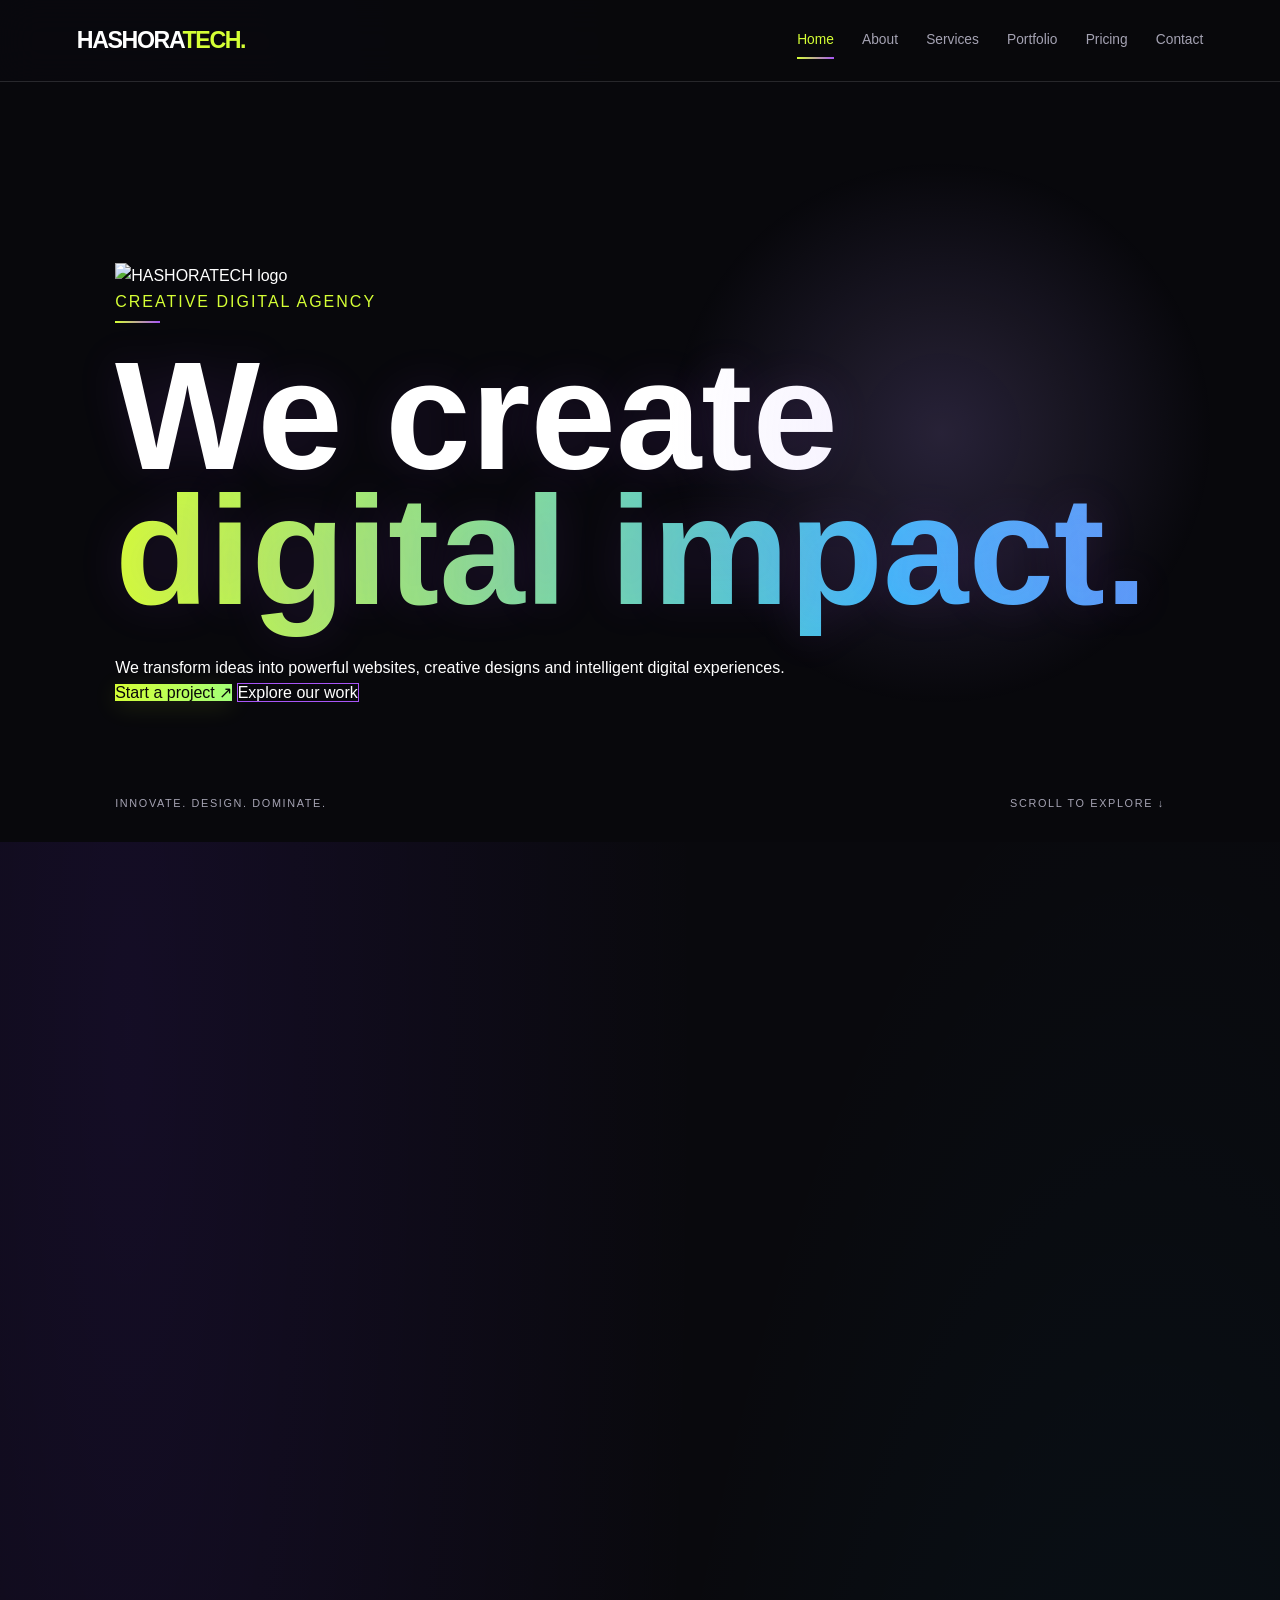
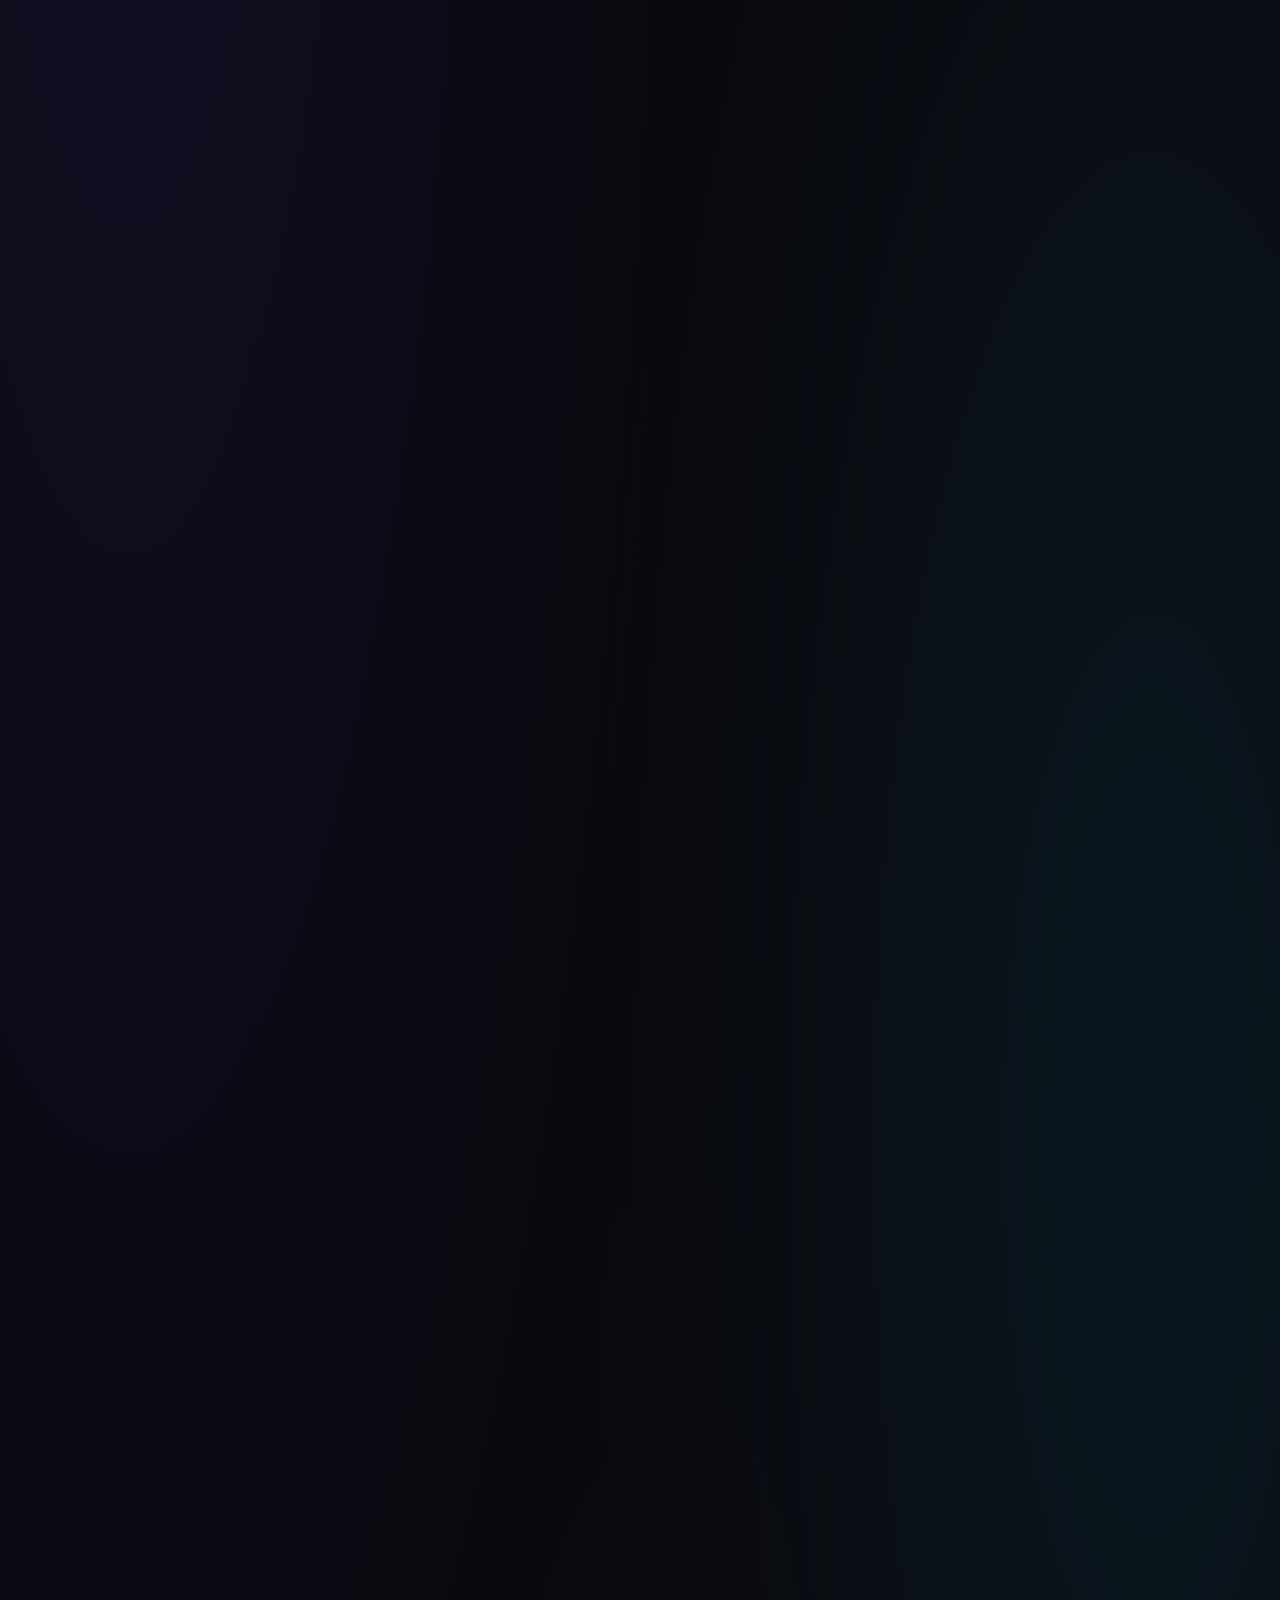
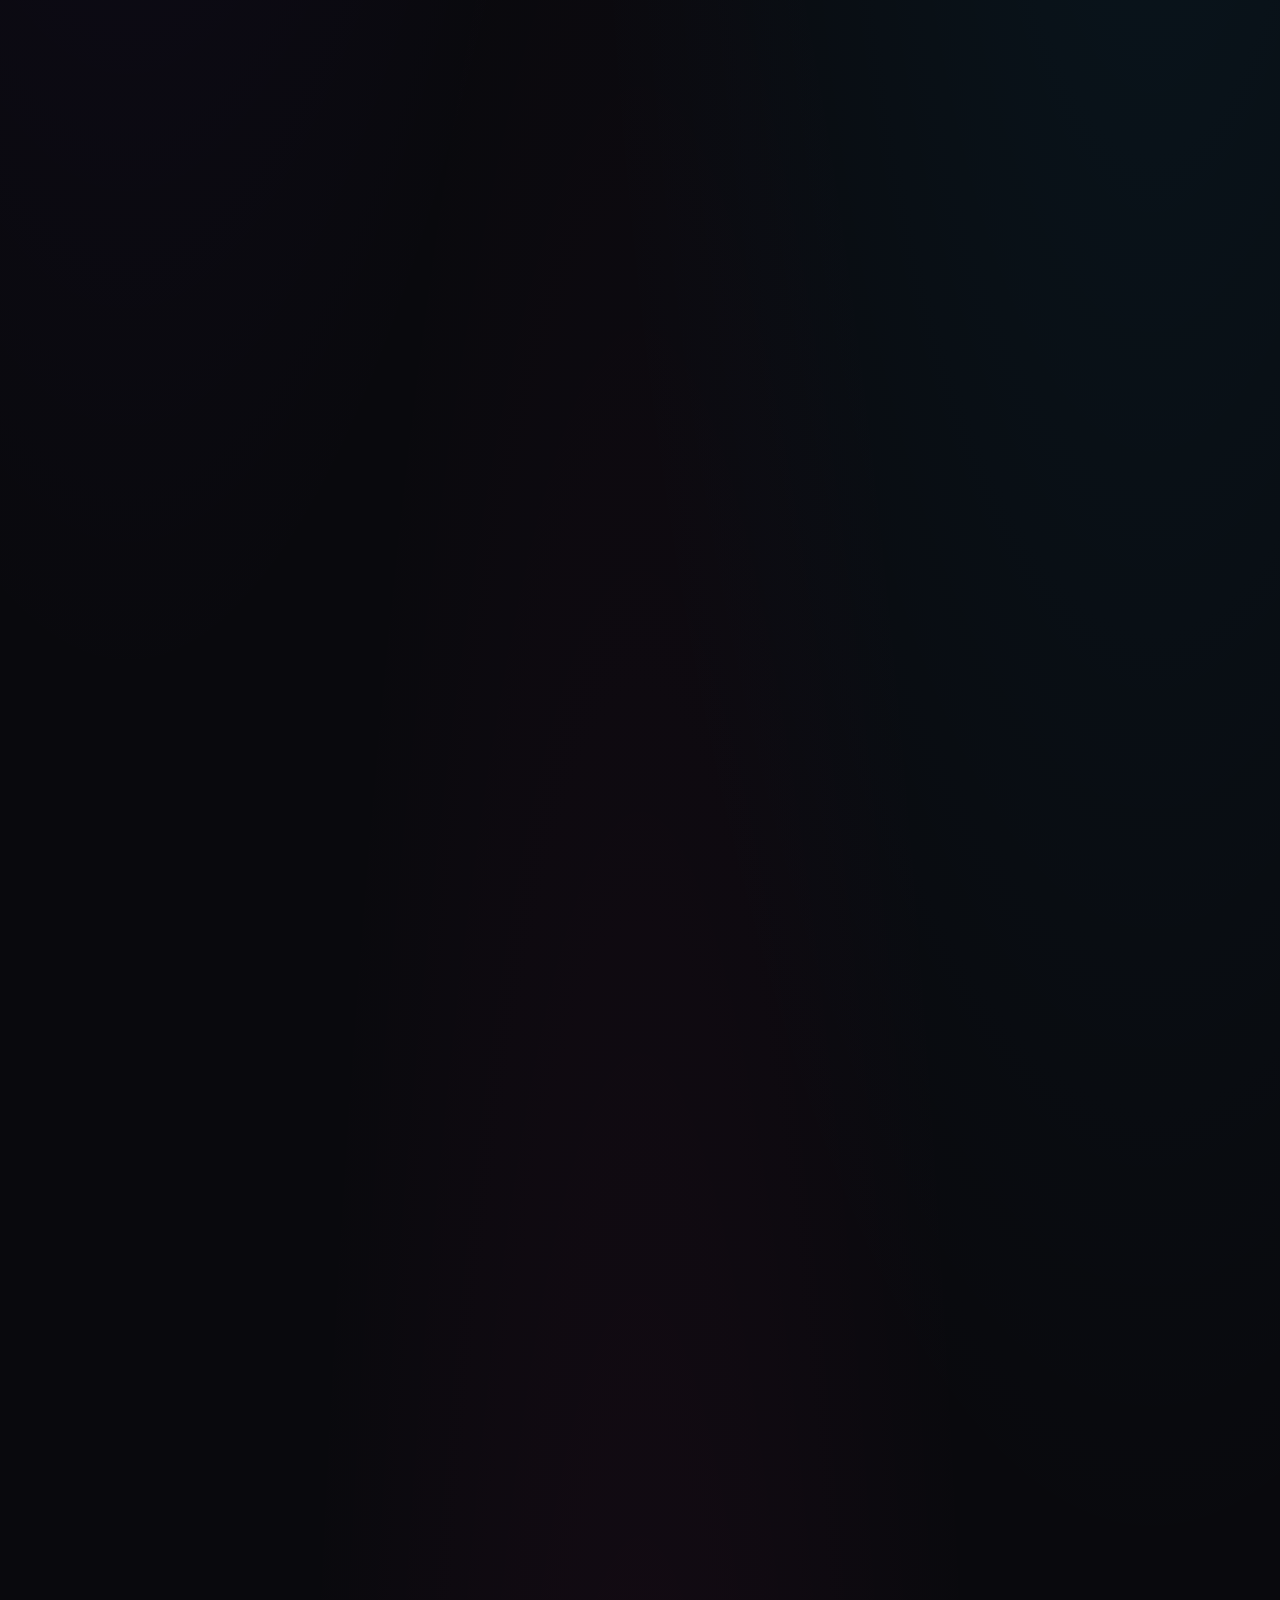
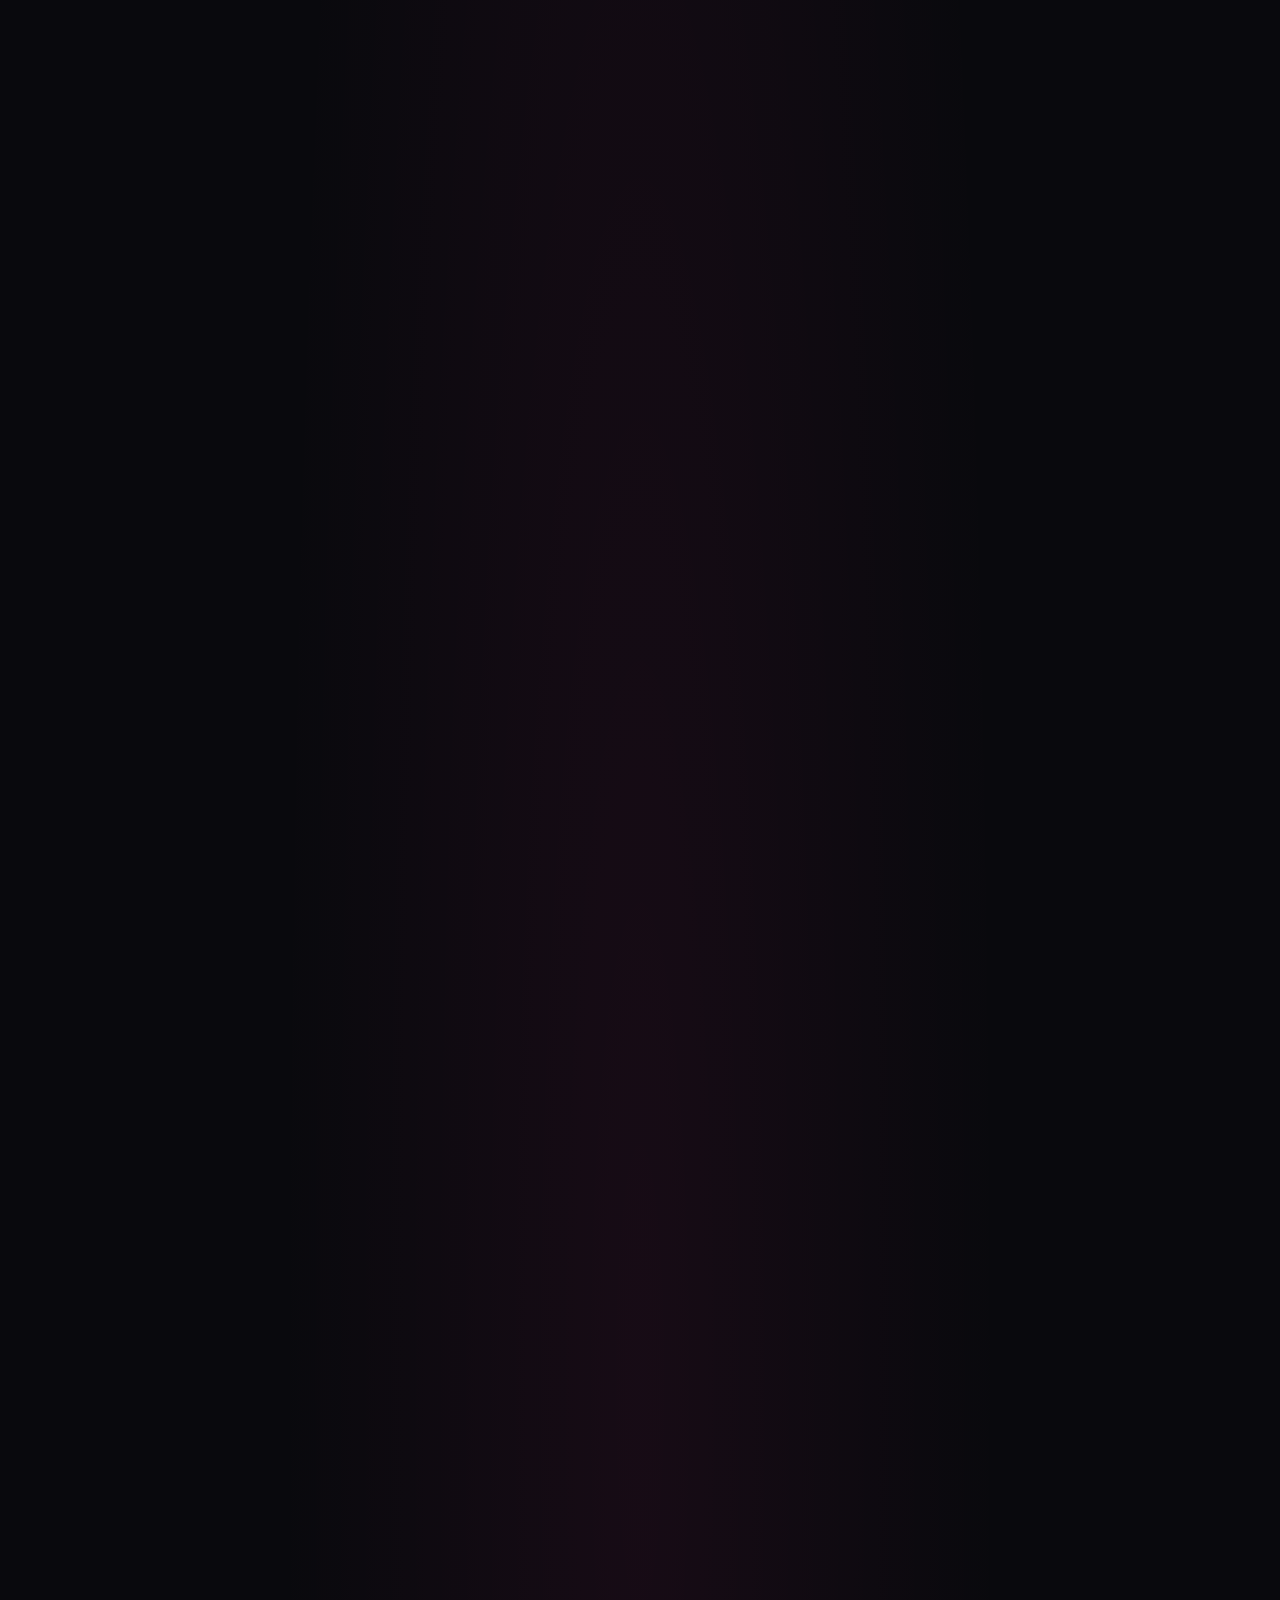
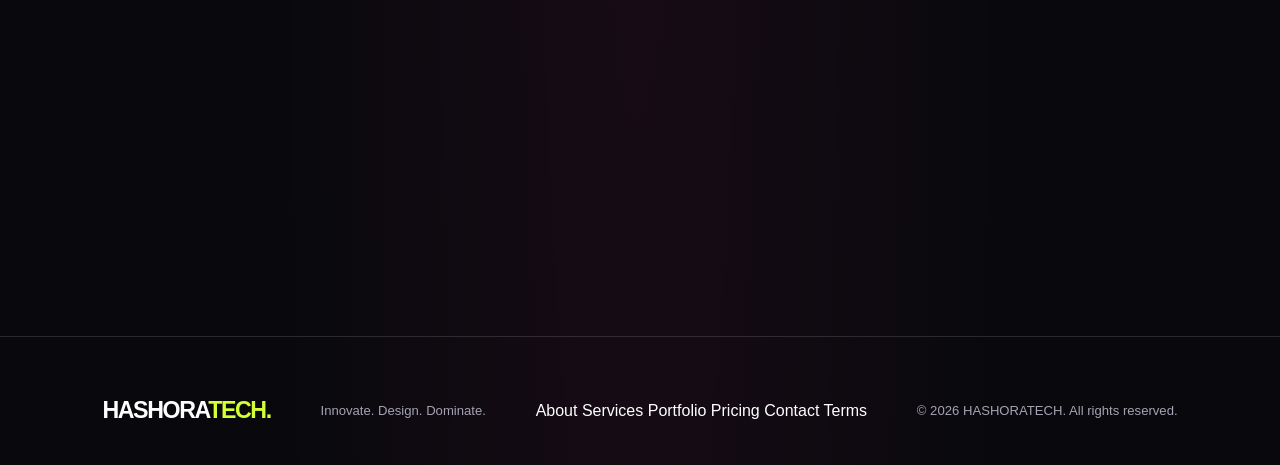
==== index.html @ 7d898b3a "Update index.html" ====
<!DOCTYPE html>
<html lang="en">
<head>
  <meta charset="UTF-8">
  <meta name="viewport" content="width=device-width, initial-scale=1.0">

  <meta name="description" content="HASHORATECH creates innovative websites, branding, graphic designs, AI solutions and web applications.">

  <meta name="theme-color" content="#080811">

  <title>HASHORATECH | Innovate. Design. Dominate.</title>

  <link rel="stylesheet" href="style.css">
</head>

<body>

<!-- NAVIGATION -->
<header class="site-header">
  <a href="index.html" class="logo">HASHORA<span>TECH.</span></a>

  <button class="menu-toggle" id="menuToggle" aria-label="Toggle navigation">
    <span></span><span></span><span></span>
  </button>

  <nav class="site-nav" id="siteNav">
    <a href="index.html" class="active">Home</a>
    <a href="about.html">About</a>
    <a href="service.html">Services</a>
    <a href="portfolio.html">Portfolio</a>
    <a href="pricing.html">Pricing</a>
    <a href="contact.html">Contact</a>
  </nav>
</header>

<main>

<!-- HERO SECTION -->
<section class="home-hero">

  <div class="hero-logo-container">
    <img
      src="hashoratech-logo.png"
      alt="HASHORATECH logo"
      class="hero-brand-logo"
      fetchpriority="high"
    >
  </div>

  <div class="section-tag">CREATIVE DIGITAL AGENCY</div>

  <h1 class="interactive-heading">
    We create<br>
    <span>digital impact.</span>
  </h1>

  <p>
    We transform ideas into powerful websites, creative designs
    and intelligent digital experiences.
  </p>

  <div class="hero-actions">
    <a href="contact.html" class="primary-btn">Start a project ↗</a>
    <a href="portfolio.html" class="secondary-btn">Explore our work</a>
  </div>

  <div class="hero-bottom">
    <span>INNOVATE. DESIGN. DOMINATE.</span>
    <span>SCROLL TO EXPLORE ↓</span>
  </div>

  <div class="hero-glow"></div>
</section>

<!-- INTRODUCTION -->
<section class="home-intro reveal">
  <div class="section-tag">WELCOME TO HASHORATECH</div>

  <h2>
    Technology meets<br>
    <span>creativity.</span>
  </h2>

  <p>
    HASHORATECH is a creative technology initiative focused on
    building modern digital experiences. From beautiful websites
    to powerful web applications, we turn ideas into reality.
  </p>

  <a href="about.html" class="text-link">Discover our story ↗</a>
</section>

<!-- STATISTICS -->
<section class="numbers-section reveal">

  <div class="number-item">
    <h2>06<span>+</span></h2>
    <p>DIGITAL SERVICES</p>
  </div>

  <div class="number-item">
    <h2>∞</h2>
    <p>CREATIVE POSSIBILITIES</p>
  </div>

  <div class="number-item">
    <h2>01</h2>
    <p>BIG VISION</p>
  </div>

</section>

<!-- SERVICES -->
<section class="home-services reveal">

  <div class="section-tag">WHAT WE DO</div>

  <div class="section-heading-row">
    <h2>Ideas into<br><span>experiences.</span></h2>
    <a href="service.html" class="text-link">All services ↗</a>
  </div>

  <div class="home-service-grid">

    <a href="service.html" class="home-service-card">
      <span>01 / WEB</span>
      <div class="service-symbol">⌘</div>
      <h3>Website Development</h3>
      <p>Modern, responsive websites built around your goals.</p>
      <span class="card-arrow">↗</span>
    </a>

    <a href="service.html" class="home-service-card">
      <span>02 / BRAND</span>
      <div class="service-symbol">H.</div>
      <h3>Logo & Branding</h3>
      <p>Distinctive visual identities that make brands memorable.</p>
      <span class="card-arrow">↗</span>
    </a>

    <a href="service.html" class="home-service-card">
      <span>03 / DESIGN</span>
      <div class="service-symbol">✳</div>
      <h3>Graphic Design</h3>
      <p>Creative posters, banners and social media graphics.</p>
      <span class="card-arrow">↗</span>
    </a>

    <a href="service.html" class="home-service-card">
      <span>04 / AI</span>
      <div class="service-symbol">✧</div>
      <h3>AI Solutions</h3>
      <p>Intelligent digital experiences powered by modern AI.</p>
      <span class="card-arrow">↗</span>
    </a>

    <a href="service.html" class="home-service-card">
      <span>05 / E-COMMERCE</span>
      <div class="service-symbol">◇</div>
      <h3>Online Stores</h3>
      <p>Digital storefronts to help businesses sell online.</p>
      <span class="card-arrow">↗</span>
    </a>

    <a href="service.html" class="home-service-card">
      <span>06 / DEVELOPMENT</span>
      <div class="service-symbol">▣</div>
      <h3>Web Applications</h3>
      <p>Custom web applications designed for real needs.</p>
      <span class="card-arrow">↗</span>
    </a>

  </div>
</section>

<!-- PROJECTS -->
<section class="home-projects reveal">

  <div class="section-tag">SELECTED PROJECTS</div>

  <div class="section-heading-row">
    <h2>Ideas we've<br><span>brought to life.</span></h2>
    <a href="portfolio.html" class="text-link">View portfolio ↗</a>
  </div>

  <div class="project-grid">

    <article class="home-project-card">
      <a href="https://twin-melodies-three.vercel.app/" target="_blank" rel="noopener">
        <div class="project-art project-art-one">
          <span class="project-art-label">DIGITAL EXPERIENCE</span>
          <div class="project-art-title">TWIN<br>MELODIES.</div>
        </div>
        <div class="project-caption">
          <div>
            <h3>Twin Melodies</h3>
            <p>Interactive website experience</p>
          </div>
          <span>↗</span>
        </div>
      </a>
    </article>

    <article class="home-project-card">
      <a href="https://hashai.lovable.app" target="_blank" rel="noopener">
        <div class="project-art project-art-two">
          <span class="project-art-label">ARTIFICIAL INTELLIGENCE</span>
          <div class="project-art-title">HASH<br>AI.</div>
        </div>
        <div class="project-caption">
          <div>
            <h3>Hash AI</h3>
            <p>AI-powered digital project</p>
          </div>
          <span>↗</span>
        </div>
      </a>
    </article>

    <article class="home-project-card">
      <a href="https://terrascan1.lovable.app" target="_blank" rel="noopener">
        <div class="project-art project-art-three">
          <span class="project-art-label">INNOVATION PROJECT</span>
          <div class="project-art-title">TERRA<br>SCAN.</div>
        </div>
        <div class="project-caption">
          <div>
            <h3>TerraScan</h3>
            <p>Landmine detection project showcase</p>
          </div>
          <span>↗</span>
        </div>
      </a>
    </article>

    <article class="home-project-card">
      <a href="https://sssconstruction.lovable.app" target="_blank" rel="noopener">
        <div class="project-art project-art-four">
          <span class="project-art-label">BUSINESS WEBSITE</span>
          <div class="project-art-title">BUILD<br>BETTER.</div>
        </div>
        <div class="project-caption">
          <div>
            <h3>SSS Construction</h3>
            <p>Business website concept</p>
          </div>
          <span>↗</span>
        </div>
      </a>
    </article>

  </div>
</section>

<!-- PROCESS -->
<section class="home-process reveal">

  <div class="section-tag">HOW WE WORK</div>

  <h2>From concept<br>to <span>creation.</span></h2>

  <div class="process-list">

    <div class="process-item">
      <span>01</span>
      <div>
        <h3>Discover</h3>
        <p>We understand your idea, goals and requirements.</p>
      </div>
    </div>

    <div class="process-item">
      <span>02</span>
      <div>
        <h3>Design</h3>
        <p>We plan the experience and create the visual direction.</p>
      </div>
    </div>

    <div class="process-item">
      <span>03</span>
      <div>
        <h3>Develop</h3>
        <p>We turn the approved concept into a working solution.</p>
      </div>
    </div>

    <div class="process-item">
      <span>04</span>
      <div>
        <h3>Deliver</h3>
        <p>We test, refine and prepare your project for launch.</p>
      </div>
    </div>

  </div>
</section>

<!-- FOUNDER -->
<section class="home-founder-section reveal">

  <div class="home-founder-image">
    <img
      src="founder.jpg"
      alt="S.T. Harishpandiyan, Founder of HASHORATECH"
      loading="lazy"
    >

    <div class="founder-image-label">
      THE PERSON BEHIND THE VISION
    </div>
  </div>

  <div class="home-founder-content">

    <div class="section-tag">MEET THE FOUNDER</div>

    <h2>
      Driven by ideas.<br>
      <span>Built for innovation.</span>
    </h2>

    <h3>S.T.Harishpandiyan</h3>

    <p class="home-founder-role">
      Founder & Creator — HASHORATECH
    </p>

    <p>
      Driven by a passion for technology, creativity and innovation,
      Harishpandiyan started HASHORATECH with a vision to transform
      ideas into meaningful digital experiences.
    </p>

    <p>
      From website development and branding to AI-powered solutions,
      the mission is to create digital experiences that make a difference.
    </p>

    <a href="about.html" class="primary-btn">
      Discover my journey ↗
    </a>

  </div>
</section>

<!-- FINAL CTA -->
<section class="home-cta reveal">

  <div class="section-tag">YOUR NEXT IDEA STARTS HERE</div>

  <h2>
    Ready to create<br>
    <span>something amazing?</span>
  </h2>

  <p>Let's work together and build something worth remembering.</p>

  <a href="contact.html" class="primary-btn">Let's talk ↗</a>

</section>

</main>

<!-- FOOTER -->
<footer class="site-footer">

  <a href="index.html" class="logo">HASHORA<span>TECH.</span></a>

  <p>Innovate. Design. Dominate.</p>

  <div class="footer-links">
    <a href="about.html">About</a>
    <a href="service.html">Services</a>
    <a href="portfolio.html">Portfolio</a>
    <a href="pricing.html">Pricing</a>
    <a href="contact.html">Contact</a>
    <a href="terms.html">Terms</a>
  </div>

  <p>© <span id="year"></span> HASHORATECH. All rights reserved.</p>

</footer>

<script src="script.js"></script>

</body>
</html>
---- style.css ----
/* ==========================================
   HASHORATECH — IMMERSIVE DESIGN SYSTEM
   Innovate. Design. Dominate.
========================================== */

:root {
  --bg: #08080c;
  --surface: #111117;
  --surface-2: #191922;
  --white: #f7f6fb;
  --muted: #a5a3b3;
  --lime: #d5ff35;
  --purple: #b99aff;
  --pink: #f3a4c9;
  --line: rgba(255,255,255,.13);
  --max-width: 1440px;
}

* {
  margin: 0;
  padding: 0;
  box-sizing: border-box;
}

html {
  scroll-behavior: smooth;
  scroll-padding-top: 100px;
}

body {
  background: var(--bg);
  color: var(--white);
  font-family: Inter, "Segoe UI", Arial, sans-serif;
  line-height: 1.6;
  overflow-x: hidden;
}

body::selection {
  background: var(--lime);
  color: #08080c;
}

a {
  color: inherit;
  text-decoration: none;
}

button {
  font: inherit;
}

img {
  display: block;
  max-width: 100%;
}

.lime {
  color: var(--lime);
}

.purple {
  color: var(--purple);
}

.pink {
  color: var(--pink);
}

.eyebrow {
  color: var(--muted);
  font-size: .72rem;
  font-weight: 700;
  letter-spacing: .22em;
  text-transform: uppercase;
}

/* NAVIGATION */

.site-header {
  width: 100%;
  min-height: 82px;
  padding: 16px 6%;
  display: flex;
  justify-content: space-between;
  align-items: center;
  gap: 30px;
  background: rgba(8,8,12,.88);
  border-bottom: 1px solid var(--line);
  position: sticky;
  top: 0;
  z-index: 1000;
  backdrop-filter: blur(18px);
  transition: background .3s, box-shadow .3s;
}

.site-header.scrolled {
  background: rgba(8,8,12,.97);
  box-shadow: 0 10px 40px rgba(0,0,0,.3);
}

.logo {
  font-size: 1.45rem;
  font-weight: 900;
  letter-spacing: -.06em;
  white-space: nowrap;
}

.logo span {
  color: var(--lime);
}

.site-nav {
  display: flex;
  align-items: center;
  gap: clamp(14px, 2.2vw, 32px);
}

.site-nav a {
  color: var(--muted);
  font-size: .86rem;
  transition: color .25s;
}

.site-nav a:hover,
.site-nav a.active {
  color: var(--lime);
}

.site-nav .nav-cta {
  color: #08080c;
  background: var(--lime);
  padding: 12px 20px;
  border-radius: 50px;
  font-weight: 800;
}

.site-nav .nav-cta:hover {
  color: #08080c;
  background: white;
  transform: translateY(-2px);
}

.menu-toggle {
  display: none;
  background: transparent;
  color: var(--white);
  border: 1px solid var(--line);
  border-radius: 8px;
  padding: 8px 12px;
  cursor: pointer;
}

/* SERVICES HERO */

.services-hero {
  min-height: 690px;
  padding: 120px 9% 100px;
  display: flex;
  flex-direction: column;
  align-items: flex-start;
  justify-content: center;
  background:
    radial-gradient(ellipse at 75% 40%, rgba(185,154,255,.13), transparent 36%),
    radial-gradient(ellipse at 15% 90%, rgba(213,255,53,.08), transparent 35%),
    var(--bg);
  border-bottom: 1px solid var(--line);
}

.services-hero h1 {
  max-width: 1100px;
  margin: 30px 0;
  font-size: clamp(3.4rem, 8.5vw, 8.5rem);
  line-height: .98;
  letter-spacing: -.085em;
  font-weight: 800;
}

.services-hero h1 span {
  color: var(--lime);
}

.hero-copy {
  max-width: 540px;
  color: var(--muted);
  font-size: 1.08rem;
  margin-bottom: 32px;
}

.text-link {
  color: var(--lime);
  font-size: .78rem;
  letter-spacing: .12em;
  font-weight: 800;
  border-bottom: 1px solid var(--lime);
  padding-bottom: 8px;
  transition: gap .3s;
}

/* INTRODUCTION */

.services-intro {
  padding: 130px 12%;
  display: grid;
  grid-template-columns: .7fr 1.3fr;
  gap: 50px;
  align-items: start;
}

.services-intro .eyebrow {
  padding-top: 15px;
}

.services-intro h2 {
  font-size: clamp(2.6rem, 5.4vw, 5.5rem);
  line-height: 1.08;
  letter-spacing: -.065em;
  margin-bottom: 28px;
}

.services-intro h2 span {
  color: var(--purple);
}

.services-intro p:last-child {
  color: var(--muted);
  max-width: 650px;
  font-size: 1.05rem;
}

/* SERVICE LIST */

.service-list {
  padding: 20px 8% 100px;
  max-width: var(--max-width);
  margin: auto;
}

.service-row {
  min-height: 450px;
  padding: 65px 25px;
  display: grid;
  grid-template-columns: 65px 1.1fr .9fr 45px;
  align-items: center;
  gap: 35px;
  border-top: 1px solid var(--line);
  position: relative;
}

.service-row:last-child {
  border-bottom: 1px solid var(--line);
}

.service-number {
  align-self: start;
  padding-top: 10px;
  color: var(--lime);
  font-size: .9rem;
  font-weight: 700;
}

.service-main .eyebrow {
  margin-bottom: 20px;
}

.service-main h2 {
  font-size: clamp(2.5rem, 5vw, 5rem);
  line-height: 1;
  letter-spacing: -.07em;
  margin-bottom: 24px;
}

.service-main h2 span {
  color: var(--lime);
}

.service-main > p:not(.eyebrow) {
  color: var(--muted);
  max-width: 460px;
  margin-bottom: 20px;
}

.service-main ul {
  list-style: none;
  display: flex;
  flex-wrap: wrap;
  gap: 9px;
  max-width: 520px;
}

.service-main li {
  padding: 8px 13px;
  border: 1px solid var(--line);
  border-radius: 30px;
  color: #d4d2dd;
  font-size: .76rem;
}

.service-arrow {
  width: 43px;
  height: 43px;
  display: grid;
  place-items: center;
  border: 1px solid var(--line);
  border-radius: 50%;
  font-size: 1.3rem;
  transition: .3s;
}

.service-arrow:hover {
  background: var(--lime);
  color: var(--bg);
  transform: rotate(45deg);
}

/* CSS-BASED SERVICE ARTWORK */

.service-art {
  min-height: 270px;
  border-radius: 14px;
  overflow: hidden;
  display: grid;
  place-items: center;
  position: relative;
  background: var(--surface);
  border: 1px solid var(--line);
}

.art-web {
  background: radial-gradient(circle at 50% 40%, #283c3c, #111117 70%);
}

.browser-art {
  width: 78%;
  height: 170px;
  padding: 15px;
  border: 1px solid rgba(255,255,255,.25);
  background: rgba(255,255,255,.06);
  border-radius: 10px;
  transform: rotate(-5deg);
  box-shadow: 0 25px 60px rgba(0,0,0,.4);
}

.browser-dots {
  color: var(--lime);
  font-size: .55rem;
  letter-spacing: 4px;
}

.browser-lines {
  height: 7px;
  width: 45%;
  margin: 23px 0 12px;
  border-radius: 5px;
  background: var(--lime);
}

.browser-block {
  height: 75px;
  border-radius: 5px;
  background: linear-gradient(110deg, #b99aff, #d5ff35);
}

.art-brand {
  background: radial-gradient(circle, #42316a, #111117 70%);
}

.brand-symbol {
  font-size: 9rem;
  line-height: 1;
  font-weight: 900;
  letter-spacing: -.1em;
  color: var(--purple);
}

.brand-symbol span {
  color: var(--lime);
}

.art-brand p {
  position: absolute;
  bottom: 25px;
  letter-spacing: .3em;
  font-size: .65rem;
}

.art-graphics {
  background: radial-gradient(circle, #603a4e, #111117 70%);
}

.graphic-card {
  width: 180px;
  height: 210px;
  display: grid;
  align-content: center;
  padding: 22px;
  background: var(--lime);
  color: #111117;
  font-size: 2rem;
  line-height: 1.05;
  font-weight: 900;
  transform: rotate(8deg);
  box-shadow: 0 20px 50px rgba(0,0,0,.35);
}

.graphic-card span {
  color: #7854a9;
}

.art-ai {
  background: radial-gradient(circle, #342b65, #111117 72%);
}

.ai-orbit {
  width: 145px;
  height: 145px;
  display: grid;
  place-items: center;
  border: 1px solid var(--purple);
  border-radius: 50%;
  color: var(--lime);
  font-size: 3.5rem;
  font-weight: 900;
  box-shadow: 0 0 60px rgba(185,154,255,.3);
  animation: orbitGlow 4s ease-in-out infinite;
}

.art-app {
  background: radial-gradient(circle, #24494a, #111117 70%);
}

.app-window {
  width: 180px;
  padding: 20px;
  display: grid;
  gap: 14px;
  background: #171d26;
  border: 1px solid rgba(255,255,255,.3);
  border-radius: 12px;
  transform: rotate(-7deg);
}

.app-window div {
  height: 35px;
  border-radius: 6px;
  background: linear-gradient(90deg, var(--lime), #7a9bff);
}

.app-window div:nth-child(2) {
  width: 70%;
  background: var(--purple);
}

.app-window div:nth-child(3) {
  width: 85%;
  background: var(--pink);
}

.art-shop {
  background: radial-gradient(circle, #5a4a2d, #111117 70%);
}

.shop-bag {
  width: 145px;
  height: 160px;
  display: grid;
  place-content: center;
  text-align: center;
  color: #111117;
  background: var(--lime);
  font-size: 1.8rem;
  font-weight: 900;
  clip-path: polygon(0 15%, 25% 15%, 35% 0, 65% 0, 75% 15%, 100% 15%, 92% 100%, 8% 100%);
  transform: rotate(5deg);
}

.shop-bag span {
  font-size: .85rem;
}

/* CTA */

.services-cta {
  margin: 50px 8% 120px;
  padding: 100px 9%;
  border-radius: 18px;
  background:
    radial-gradient(circle at 85% 30%, rgba(185,154,255,.2), transparent 35%),
    #15151d;
  border: 1px solid var(--line);
}

.services-cta h2 {
  margin: 25px 0 35px;
  font-size: clamp(3rem, 7vw, 7rem);
  line-height: .98;
  letter-spacing: -.08em;
}

.services-cta h2 span {
  color: var(--lime);
}

.big-cta {
  display: inline-block;
  background: var(--lime);
  color: #08080c;
  padding: 17px 27px;
  border-radius: 50px;
  font-size: .8rem;
  font-weight: 900;
  letter-spacing: .08em;
  transition: .3s;
}

.big-cta:hover {
  background: white;
  transform: translateY(-4px);
}

/* FOOTER */

.site-footer {
  padding: 55px 8% 35px;
  display: flex;
  flex-wrap: wrap;
  justify-content: space-between;
  align-items: center;
  gap: 20px;
  border-top: 1px solid var(--line);
}

.site-footer p {
  color: var(--muted);
  font-size: .82rem;
}

/* OTHER PAGE SHARED COMPONENTS */

.page-hero {
  padding: 110px 9%;
  background: radial-gradient(circle at 80% 30%, rgba(185,154,255,.15), transparent 40%);
}

.page-hero h1 {
  font-size: clamp(3rem, 8vw, 7rem);
  line-height: 1;
  letter-spacing: -.07em;
  margin: 25px 0;
}

.page-hero p {
  color: var(--muted);
  max-width: 650px;
}

.section {
  padding: 90px 8%;
}

.service-grid,
.price-grid,
.portfolio-grid {
  display: grid;
  grid-template-columns: repeat(2, minmax(0,1fr));
  gap: 24px;
}

.service-card,
.price-card,
.portfolio-card {
  background: var(--surface);
  border: 1px solid var(--line);
  border-radius: 14px;
  padding: 30px;
  transition: .3s;
}

.service-card:hover,
.price-card:hover,
.portfolio-card:hover {
  transform: translateY(-7px);
  border-color: var(--lime);
}

.service-card p,
.price-card p,
.portfolio-card p {
  color: var(--muted);
}

.portfolio-card img {
  width: 100%;
  aspect-ratio: 16 / 10;
  object-fit: cover;
  border-radius: 9px;
  margin-bottom: 20px;
}

/* CONTACT FORM */

.contact-layout {
  display: grid;
  grid-template-columns: .8fr 1.2fr;
  gap: 55px;
}

.contact-form-card {
  padding: 35px;
  border: 1px solid var(--line);
  background: var(--surface);
  border-radius: 14px;
}

.contact-form-card label {
  display: block;
  margin: 17px 0 7px;
}

.contact-form-card input,
.contact-form-card select,
.contact-form-card textarea {
  width: 100%;
  padding: 14px;
  color: white;
  background: #08080c;
  border: 1px solid var(--line);
  border-radius: 7px;
}

.contact-form-card input:focus,
.contact-form-card select:focus,
.contact-form-card textarea:focus {
  outline: 1px solid var(--lime);
}

.contact-form-card button {
  margin-top: 22px;
}

/* LEGAL CONTENT */

.legal-content {
  max-width: 950px;
  margin: auto;
  padding: 80px 8%;
}

.legal-content h2 {
  margin: 35px 0 12px;
  color: var(--lime);
}

.legal-content p,
.legal-content li {
  color: var(--muted);
}

/* ANIMATIONS */

@keyframes orbitGlow {
  0%, 100% { transform: scale(1); box-shadow: 0 0 35px rgba(185,154,255,.2); }
  50% { transform: scale(1.07); box-shadow: 0 0 70px rgba(185,154,255,.4); }
}

.reveal {
  opacity: 0;
  transform: translateY(35px);
  transition: opacity .8s ease, transform .8s ease;
}

.reveal.visible {
  opacity: 1;
  transform: translateY(0);
}

/* TABLET */

@media (max-width: 900px) {
  .site-header {
    padding: 15px 5%;
  }

  .service-row {
    grid-template-columns: 45px 1fr 1fr;
    gap: 20px;
  }

  .service-arrow {
    grid-column: 3;
    justify-self: end;
  }

  .services-intro {
    padding: 90px 8%;
  }
}

/* MOBILE */

@media (max-width: 680px) {
  .site-header {
    min-height: 72px;
    flex-wrap: wrap;
  }

  .menu-toggle {
    display: block;
  }

  .site-nav {
    display: none;
    width: 100%;
    flex-direction: column;
    align-items: stretch;
    gap: 0;
    padding: 10px 0 5px;
  }

  .site-nav.open {
    display: flex;
  }

  .site-nav a {
    padding: 13px 5px;
    border-top: 1px solid var(--line);
  }

  .site-nav .nav-cta {
    text-align: center;
    margin-top: 10px;
  }

  .services-hero {
    min-height: 570px;
    padding: 85px 7%;
  }

  .services-hero h1 {
    font-size: clamp(3rem, 14vw, 5rem);
  }

  .services-intro {
    display: block;
    padding: 80px 7%;
  }

  .services-intro h2 {
    margin-top: 25px;
  }

  .service-list {
    padding: 0 6% 70px;
  }

  .service-row {
    padding: 45px 0;
    grid-template-columns: 35px 1fr 35px;
    gap: 12px;
  }

  .service-main {
    grid-column: 2;
  }

  .service-number {
    grid-column: 1;
    grid-row: 1;
  }

  .service-art {
    grid-column: 2 / 4;
    grid-row: 2;
    min-height: 230px;
    margin-top: 15px;
  }

  .service-arrow {
    grid-column: 3;
    grid-row: 1;
  }

  .service-main h2 {
    font-size: 3.2rem;
  }

  .services-cta {
    margin: 20px 5% 75px;
    padding: 65px 7%;
  }

  .site-footer {
    flex-direction: column;
    text-align: center;
  }

  .service-grid,
  .price-grid,
  .portfolio-grid,
  .contact-layout {
    grid-template-columns: 1fr;
  }

  .section {
    padding: 65px 6%;
  }

  .contact-form-card {
    padding: 23px;
  }
}

@media (prefers-reduced-motion: reduce) {
  *,
  *::before,
  *::after {
    animation-duration: .01ms !important;
    scroll-behavior: auto !important;
    transition-duration: .01ms !important;
  }

  .reveal {
    opacity: 1;
    transform: none;
  }
}

/* =====================================
   HASHORATECH — HOMEPAGE DESIGN
===================================== */

.home-hero {
  min-height: 760px;
  padding: 110px 9% 65px;
  display: flex;
  flex-direction: column;
  justify-content: center;
  position: relative;
  overflow: hidden;
  background: #08080c;
}

.hero-glow {
  position: absolute;
  width: 550px;
  height: 550px;
  right: 5%;
  top: 10%;
  background: radial-gradient(circle, rgba(185,154,255,.18), transparent 70%);
  pointer-events: none;
}

.home-hero-content {
  position: relative;
  z-index: 1;
}

.home-hero h1 {
  font-size: clamp(4.5rem, 12vw, 11rem);
  line-height: .88;
  letter-spacing: -.095em;
  margin: 35px 0;
  font-weight: 850;
}

.gradient-text {
  color: var(--lime);
  background: linear-gradient(100deg, var(--lime), var(--purple), var(--pink));
  -webkit-background-clip: text;
  background-clip: text;
  -webkit-text-fill-color: transparent;
}

.home-hero-description {
  max-width: 520px;
  color: var(--muted);
  font-size: 1.08rem;
  margin-bottom: 30px;
}

.home-hero-actions {
  display: flex;
  flex-wrap: wrap;
  gap: 14px;
}

.lime-button,
.outline-button {
  display: inline-block;
  padding: 15px 23px;
  border-radius: 50px;
  font-size: .78rem;
  font-weight: 900;
  letter-spacing: .08em;
  transition: .3s;
}

.lime-button {
  background: var(--lime);
  color: #08080c;
}

.lime-button:hover {
  background: white;
  transform: translateY(-4px);
}

.outline-button {
  border: 1px solid var(--line);
  color: white;
}

.outline-button:hover {
  border-color: var(--lime);
  color: var(--lime);
}

.hero-side-note {
  position: absolute;
  right: 4%;
  top: 45%;
  display: flex;
  flex-direction: column;
  gap: 14px;
  color: var(--muted);
  font-size: .65rem;
  letter-spacing: .2em;
  transform: rotate(90deg);
}

.hero-bottom {
  position: absolute;
  bottom: 30px;
  left: 9%;
  right: 9%;
  display: flex;
  justify-content: space-between;
  color: var(--muted);
  font-size: .68rem;
  letter-spacing: .15em;
}

.home-intro {
  padding: 130px 10%;
  display: grid;
  grid-template-columns: .65fr 1.35fr;
  gap: 50px;
  border-top: 1px solid var(--line);
}

.home-intro h2,
.section-heading h2 {
  font-size: clamp(2.8rem, 6vw, 6rem);
  line-height: 1.04;
  letter-spacing: -.07em;
  margin-bottom: 25px;
}

.home-intro p:not(.eyebrow) {
  max-width: 650px;
  color: var(--muted);
  margin-bottom: 30px;
}

.text-link {
  display: inline-block;
  margin-top: 20px;
}

.numbers-section,
.home-services,
.home-projects,
.process-section {
  padding: 110px 9%;
  border-top: 1px solid var(--line);
}

.section-heading {
  margin-bottom: 55px;
}

.section-heading h2 span {
  color: var(--purple);
}

.section-description {
  max-width: 580px;
  color: var(--muted);
  margin-top: 18px;
}

.numbers-grid {
  display: grid;
  grid-template-columns: repeat(4, 1fr);
  border-top: 1px solid var(--line);
  border-bottom: 1px solid var(--line);
}

.number-item {
  padding: 35px 20px;
  border-right: 1px solid var(--line);
}

.number-item:last-child {
  border: 0;
}

.number-item strong {
  display: block;
  font-size: clamp(2.5rem, 5vw, 5rem);
  color: var(--lime);
  letter-spacing: -.07em;
}

.number-item p {
  color: var(--muted);
  font-size: .88rem;
}

.home-service-grid {
  display: grid;
  grid-template-columns: repeat(3, 1fr);
  gap: 16px;
  margin-bottom: 35px;
}

.home-service-card {
  min-height: 290px;
  padding: 28px;
  position: relative;
  display: flex;
  flex-direction: column;
  justify-content: space-between;
  background: var(--surface);
  border: 1px solid var(--line);
  border-radius: 12px;
  transition: .35s;
}

.home-service-card:hover {
  background: #1b1b25;
  border-color: var(--lime);
  transform: translateY(-7px);
}

.home-service-card > span {
  color: var(--muted);
  font-size: .68rem;
  letter-spacing: .12em;
}

.home-service-icon {
  position: absolute;
  top: 23px;
  right: 25px;
  color: var(--lime);
  font-size: 2rem;
}

.home-service-card h3 {
  font-size: 2rem;
  line-height: 1.05;
  letter-spacing: -.05em;
  margin-top: 35px;
}

.home-service-card p {
  color: var(--muted);
  font-size: .88rem;
  margin-top: 13px;
}

.home-project-grid {
  display: grid;
  grid-template-columns: repeat(2, 1fr);
  gap: 35px 22px;
}

.home-project {
  min-width: 0;
}

.project-art {
  min-height: 330px;
  border-radius: 13px;
  margin-bottom: 20px;
  position: relative;
  overflow: hidden;
  display: grid;
  place-items: center;
}

.project-purple .project-art {
  background: linear-gradient(135deg, #30204c, #a78bfa);
}

.project-green .project-art {
  background: linear-gradient(135deg, #132d29, #d5ff35);
}

.project-orange .project-art {
  background: linear-gradient(135deg, #4a2a1d, #e5a66a);
}

.project-blue .project-art {
  background: linear-gradient(135deg, #172642, #6794e9);
}

.project-art-label {
  font-size: clamp(2.8rem, 6vw, 5rem);
  font-weight: 900;
  line-height: .85;
  letter-spacing: -.08em;
  z-index: 1;
}

.project-orbit {
  width: 270px;
  height: 270px;
  border: 1px solid rgba(255,255,255,.65);
  border-radius: 50%;
  position: absolute;
  transform: rotate(-25deg) scaleX(.65);
  box-shadow: 0 0 70px rgba(255,255,255,.2);
}

.ai-project-symbol {
  color: #111117;
  font-size: 9rem;
  font-weight: 900;
  letter-spacing: -.12em;
}

.ai-project-symbol span {
  color: white;
}

.ai-project-caption,
.terra-caption,
.construction-caption {
  position: absolute;
  bottom: 25px;
  font-size: .7rem;
  font-weight: 900;
  letter-spacing: .2em;
}

.terra-symbol {
  color: #fff4e7;
  font-size: 10rem;
  font-weight: 900;
}

.terra-symbol span {
  color: #111117;
}

.construction-symbol {
  color: white;
  font-size: 6rem;
  font-weight: 900;
  letter-spacing: -.1em;
}

.project-meta {
  display: flex;
  justify-content: space-between;
  flex-wrap: wrap;
  gap: 10px;
  color: var(--muted);
  font-size: .65rem;
  letter-spacing: .1em;
}

.home-project h3 {
  margin: 12px 0 5px;
  font-size: 1.6rem;
}

.home-project p {
  color: var(--muted);
}

.home-project > a {
  display: inline-block;
  margin-top: 17px;
  color: var(--lime);
  font-size: .76rem;
  font-weight: 800;
  letter-spacing: .1em;
}

.process-list {
  border-top: 1px solid var(--line);
}

.process-item {
  display: grid;
  grid-template-columns: 65px 1fr 40px;
  align-items: center;
  gap: 25px;
  padding: 30px 10px;
  border-bottom: 1px solid var(--line);
  transition: .3s;
}

.process-item:hover {
  background: var(--surface);
  padding-left: 22px;
}

.process-item > span:first-child {
  color: var(--lime);
  font-size: .85rem;
}

.process-item h3 {
  font-size: 1.65rem;
}

.process-item p {
  color: var(--muted);
}

.process-arrow {
  color: var(--lime);
  font-size: 1.5rem;
}

.founder-home {
  padding: 100px 10%;
  display: grid;
  grid-template-columns: 1fr 1fr;
  gap: 55px;
  background: #111117;
  border-top: 1px solid var(--line);
}

.founder-monogram {
  margin-top: 30px;
  width: 230px;
  height: 230px;
  display: grid;
  place-items: center;
  border-radius: 50%;
  background: radial-gradient(circle, #39314e, #171720);
  color: var(--purple);
  font-size: 8rem;
  font-weight: 900;
}

.founder-monogram span {
  color: var(--lime);
}

.founder-home h2 {
  font-size: clamp(3rem, 6vw, 6rem);
  line-height: .95;
  letter-spacing: -.07em;
  margin-bottom: 30px;
}

.founder-home h2 span {
  color: var(--lime);
}

.founder-home h3 {
  font-size: 1.5rem;
}

.founder-home-content > p {
  color: var(--muted);
}

.home-contact {
  padding: 130px 9%;
  text-align: center;
  background:
    radial-gradient(ellipse at 50% 100%, rgba(213,255,53,.12), transparent 55%);
}

.home-contact h2 {
  margin: 30px 0;
  font-size: clamp(4rem, 10vw, 9rem);
  line-height: .9;
  letter-spacing: -.09em;
}

.home-contact h2 span {
  color: var(--lime);
}

.home-contact > p:not(.eyebrow) {
  max-width: 500px;
  margin: 0 auto 30px;
  color: var(--muted);
}

.email-link {
  display: block;
  margin-top: 28px;
  color: var(--muted);
}

.footer-nav {
  display: flex;
  flex-wrap: wrap;
  justify-content: center;
  gap: 22px;
}

.footer-nav a {
  color: var(--muted);
  font-size: .82rem;
}

.footer-nav a:hover {
  color: var(--lime);
}

@media (max-width: 800px) {
  .home-service-grid {
    grid-template-columns: repeat(2, 1fr);
  }

  .numbers-grid {
    grid-template-columns: repeat(2, 1fr);
  }

  .number-item:nth-child(2) {
    border-right: 0;
  }

  .number-item:nth-child(-n+2) {
    border-bottom: 1px solid var(--line);
  }
}

@media (max-width: 600px) {
  .home-hero {
    min-height: 690px;
    padding: 90px 7%;
  }

  .home-hero h1 {
    font-size: clamp(4rem, 17vw, 6rem);
  }

  .hero-side-note {
    display: none;
  }

  .home-intro,
  .founder-home {
    grid-template-columns: 1fr;
    padding: 80px 7%;
    gap: 25px;
  }

  .home-services,
  .home-projects,
  .process-section,
  .numbers-section {
    padding: 80px 6%;
  }

  .home-service-grid,
  .home-project-grid {
    grid-template-columns: 1fr;
  }

  .home-service-card {
    min-height: 250px;
  }

  .project-art {
    min-height: 260px;
  }

  .number-item {
    padding: 25px 12px;
  }

  .process-item {
    grid-template-columns: 35px 1fr 25px;
    gap: 12px;
  }

  .founder-monogram {
    width: 175px;
    height: 175px;
    font-size: 6rem;
  }

  .home-contact {
    padding: 90px 6%;
  }

  .home-contact h2 {
    font-size: clamp(3.5rem, 16vw, 5rem);
  }

  .footer-nav {
    gap: 14px;
  }
}

/* ==================================
   HASHORATECH — ABOUT PAGE
================================== */

.about-hero {
  min-height: 620px;
  padding: 110px 9%;
  display: flex;
  flex-direction: column;
  justify-content: center;
  background:
    radial-gradient(circle at 80% 30%, rgba(185,154,255,.15), transparent 40%),
    var(--bg);
  border-bottom: 1px solid var(--line);
}

.about-hero h1 {
  margin: 30px 0;
  font-size: clamp(4rem, 10vw, 9rem);
  line-height: .94;
  letter-spacing: -.09em;
}

.about-hero h1 span {
  color: var(--lime);
}

.about-hero > p:not(.eyebrow) {
  max-width: 550px;
  color: var(--muted);
  margin-bottom: 30px;
}

.about-story {
  padding: 120px 10%;
  display: grid;
  grid-template-columns: .7fr 1.3fr;
  gap: 50px;
}

.about-story h2 {
  font-size: clamp(2.6rem, 5vw, 5rem);
  line-height: 1.05;
  letter-spacing: -.07em;
  margin-bottom: 28px;
}

.about-story h2 span,
.about-belief h2 span,
.mission-block h2 span,
.founder-content h2 span {
  color: var(--lime);
}

.about-story p:not(.eyebrow) {
  color: var(--muted);
  max-width: 680px;
  margin-bottom: 18px;
}

.about-belief {
  padding: 120px 10%;
  background: #14141c;
  border-block: 1px solid var(--line);
}

.about-belief h2 {
  margin-top: 30px;
  font-size: clamp(3.5rem, 8vw, 8rem);
  line-height: .98;
  letter-spacing: -.08em;
}

.about-values {
  padding: 120px 9%;
}

.about-values > h2 {
  font-size: clamp(2.8rem, 5vw, 5rem);
  letter-spacing: -.07em;
  margin: 25px 0 45px;
}

.value-grid {
  display: grid;
  grid-template-columns: repeat(4, 1fr);
  gap: 15px;
}

.value-card {
  min-height: 230px;
  padding: 25px;
  border: 1px solid var(--line);
  border-radius: 12px;
  background: var(--surface);
  transition: .3s;
}

.value-card:hover {
  border-color: var(--lime);
  transform: translateY(-7px);
}

.value-card > span {
  color: var(--lime);
  font-size: .8rem;
}

.value-card h3 {
  margin: 35px 0 12px;
  font-size: 1.45rem;
}

.value-card p {
  color: var(--muted);
  font-size: .88rem;
}

.about-mission {
  padding: 100px 9%;
  display: grid;
  grid-template-columns: 1fr 1fr;
  gap: 20px;
  background: #12121a;
}

.mission-block {
  padding: 40px;
  border: 1px solid var(--line);
  border-radius: 12px;
}

.mission-block h2 {
  font-size: clamp(2.7rem, 5vw, 4.8rem);
  line-height: 1;
  letter-spacing: -.07em;
  margin: 30px 0 20px;
}

.mission-block p:last-child {
  color: var(--muted);
  max-width: 420px;
}

.about-founder {
  padding: 120px 10%;
  display: grid;
  grid-template-columns: 1fr 1fr;
  align-items: center;
  gap: 65px;
}

.founder-visual {
  min-height: 420px;
  border: 1px solid var(--line);
  border-radius: 15px;
  display: flex;
  flex-direction: column;
  align-items: center;
  justify-content: center;
  background:
    radial-gradient(circle, rgba(185,154,255,.23), transparent 65%),
    #15151e;
}

.founder-visual .founder-monogram {
  width: 230px;
  height: 230px;
  display: grid;
  place-items: center;
  border-radius: 50%;
  background: var(--surface-2);
  font-size: 8rem;
  color: var(--purple);
  font-weight: 900;
}

.founder-visual .founder-monogram span {
  color: var(--lime);
}

.founder-visual > p {
  margin-top: 25px;
  color: var(--muted);
  font-size: .7rem;
  letter-spacing: .2em;
}

.founder-content h2 {
  margin: 25px 0;
  font-size: clamp(3rem, 5vw, 5.5rem);
  line-height: 1;
  letter-spacing: -.07em;
}

.founder-content h3 {
  font-size: 1.5rem;
}

.founder-role {
  color: var(--lime);
  margin: 4px 0 20px;
}

.founder-content > p:not(.eyebrow):not(.founder-role) {
  color: var(--muted);
}

.about-end {
  padding: 110px 8%;
  text-align: center;
  background:
    radial-gradient(circle at 50% 100%, rgba(213,255,53,.13), transparent 60%);
}

.about-end h2 {
  margin: 30px 0;
  font-size: clamp(3.5rem, 9vw, 8rem);
  line-height: .95;
  letter-spacing: -.08em;
}

.about-end h2 span {
  color: var(--lime);
}

@media(max-width: 800px) {
  .value-grid {
    grid-template-columns: repeat(2, 1fr);
  }

  .about-story,
  .about-founder {
    grid-template-columns: 1fr;
  }
}

@media(max-width: 600px) {
  .about-hero {
    min-height: 550px;
    padding: 80px 7%;
  }

  .about-hero h1 {
    font-size: clamp(3.5rem, 15vw, 5rem);
  }

  .about-story,
  .about-values,
  .about-founder {
    padding: 75px 7%;
  }

  .about-belief {
    padding: 80px 7%;
  }

  .value-grid,
  .about-mission {
    grid-template-columns: 1fr;
  }

  .mission-block {
    padding: 28px;
  }

  .founder-visual {
    min-height: 300px;
  }

  .founder-visual .founder-monogram {
    width: 170px;
    height: 170px;
    font-size: 6rem;
  }
}

/* ==================================
   HASHORATECH — PORTFOLIO PAGE
================================== */

.portfolio-hero {
  min-height: 600px;
  padding: 110px 9%;
  display: flex;
  flex-direction: column;
  justify-content: center;
  background:
    radial-gradient(circle at 80% 35%, rgba(185,154,255,.15), transparent 40%),
    var(--bg);
  border-bottom: 1px solid var(--line);
}

.portfolio-hero h1 {
  font-size: clamp(4rem, 10vw, 9rem);
  line-height: .95;
  letter-spacing: -.09em;
  margin: 30px 0;
}

.portfolio-hero h1 span {
  color: var(--lime);
}

.portfolio-hero > p:not(.eyebrow) {
  color: var(--muted);
  max-width: 540px;
  margin-bottom: 25px;
}

.portfolio-intro {
  padding: 100px 10% 55px;
}

.portfolio-intro h2 {
  font-size: clamp(2.8rem, 6vw, 6rem);
  line-height: 1;
  letter-spacing: -.07em;
  margin-top: 25px;
}

.portfolio-intro h2 span {
  color: var(--purple);
}

.portfolio-gallery {
  padding: 30px 8% 110px;
  display: grid;
  grid-template-columns: repeat(2, minmax(0, 1fr));
  gap: 55px 25px;
}

.portfolio-project {
  min-width: 0;
}

.portfolio-art {
  display: block;
  min-height: 380px;
  position: relative;
  overflow: hidden;
  border-radius: 13px;
  transition: transform .35s ease;
}

.portfolio-art:hover {
  transform: translateY(-7px);
}

.portfolio-art-content {
  position: absolute;
  inset: 30px;
  z-index: 2;
  display: flex;
  flex-direction: column;
  align-items: flex-start;
  justify-content: space-between;
}

.portfolio-art-content > span,
.portfolio-art-content > p {
  font-size: .68rem;
  letter-spacing: .15em;
  font-weight: 800;
}

.portfolio-art-content h2 {
  font-size: clamp(3rem, 6vw, 6rem);
  line-height: .86;
  letter-spacing: -.09em;
  font-weight: 900;
}

.portfolio-art-content h2 span {
  color: var(--lime);
}

.portfolio-twin {
  background: linear-gradient(135deg, #291b43, #9d77c9);
  color: white;
}

.portfolio-art-orbit {
  position: absolute;
  width: 350px;
  height: 350px;
  border: 1px solid rgba(255,255,255,.6);
  border-radius: 50%;
  right: -80px;
  bottom: -120px;
  transform: scaleX(.7) rotate(35deg);
  box-shadow: 0 0 80px rgba(255,255,255,.2);
}

.portfolio-hashai {
  background: linear-gradient(135deg, #112a27, #d5ff35);
  color: #08080c;
}

.portfolio-ai-orb {
  position: absolute;
  right: 30px;
  bottom: 25px;
  font-size: 9rem;
  font-weight: 900;
  letter-spacing: -.12em;
  opacity: .5;
}

.portfolio-terra {
  background: linear-gradient(135deg, #4c2a1d, #e6a56c);
  color: white;
}

.portfolio-terra-symbol {
  position: absolute;
  right: 35px;
  bottom: -50px;
  font-size: 20rem;
  font-weight: 900;
  line-height: 1;
  opacity: .22;
}

.portfolio-sss {
  background: linear-gradient(135deg, #172642, #6e96e8);
  color: white;
}

.portfolio-sss-symbol {
  position: absolute;
  right: 20px;
  bottom: 10px;
  font-size: 8rem;
  font-weight: 900;
  letter-spacing: -.12em;
  opacity: .35;
}

.portfolio-info {
  padding: 22px 5px;
  display: flex;
  justify-content: space-between;
  align-items: flex-end;
  gap: 20px;
}

.portfolio-info h3 {
  margin: 9px 0 5px;
  font-size: 1.55rem;
}

.portfolio-info > div > p:last-child {
  color: var(--muted);
  font-size: .88rem;
  max-width: 370px;
}

.portfolio-info .eyebrow {
  font-size: .65rem;
}

.project-link {
  color: var(--lime);
  font-size: .72rem;
  font-weight: 800;
  white-space: nowrap;
}

.project-link:hover {
  color: white;
}

.portfolio-cta {
  padding: 110px 8%;
  text-align: center;
  background: radial-gradient(circle at 50% 100%, rgba(213,255,53,.12), transparent 60%);
  border-top: 1px solid var(--line);
}

.portfolio-cta h2 {
  font-size: clamp(3.5rem, 8vw, 7.5rem);
  line-height: .95;
  letter-spacing: -.08em;
  margin: 25px 0 35px;
}

.portfolio-cta h2 span {
  color: var(--lime);
}

@media(max-width: 750px) {
  .portfolio-gallery {
    grid-template-columns: 1fr;
    padding: 20px 6% 75px;
    gap: 30px;
  }

  .portfolio-art {
    min-height: 300px;
  }

  .portfolio-hero {
    min-height: 520px;
    padding: 80px 7%;
  }

  .portfolio-intro {
    padding: 75px 7% 40px;
  }
}

@media(max-width: 430px) {
  .portfolio-info {
    flex-direction: column;
    align-items: flex-start;
  }

  .portfolio-art-content {
    inset: 22px;
  }
}

/* =========================
   PRICING PAGE
========================= */

.pricing-hero {
  min-height: 65vh;
  padding: 150px 8% 100px;
  display: flex;
  flex-direction: column;
  align-items: flex-start;
  justify-content: center;
}

.pricing-hero h1 {
  font-size: clamp(3.5rem, 8vw, 7rem);
  line-height: 1;
  letter-spacing: -5px;
  margin: 25px 0;
}

.pricing-hero h1 span,
.pricing-intro h2 span {
  color: var(--accent, #d5ff35);
}

.pricing-hero p {
  color: #aaa;
  font-size: 1.1rem;
  margin-bottom: 30px;
}

.pricing-intro {
  padding: 70px 8%;
  display: flex;
  justify-content: space-between;
  align-items: flex-end;
  gap: 40px;
}

.pricing-intro h2 {
  font-size: clamp(2.5rem, 5vw, 4.5rem);
  line-height: 1.05;
  margin-top: 20px;
}

.pricing-intro > p {
  max-width: 390px;
  color: #aaa;
  line-height: 1.8;
}

.pricing-grid {
  padding: 30px 8% 100px;
  display: grid;
  grid-template-columns: repeat(3, 1fr);
  gap: 22px;
}

.pricing-card {
  position: relative;
  padding: 35px 30px;
  min-height: 440px;
  display: flex;
  flex-direction: column;
  border: 1px solid rgba(255,255,255,.12);
  border-radius: 22px;
  background: #151515;
  transition: transform .35s ease, border-color .35s ease;
  overflow: hidden;
}

.pricing-card:hover {
  transform: translateY(-9px);
  border-color: var(--accent, #d5ff35);
}

.pricing-card.featured {
  border-color: var(--accent, #d5ff35);
  background: linear-gradient(145deg, #202319, #151515 65%);
}

.pricing-number {
  color: #999;
  font-size: .72rem;
  letter-spacing: 2px;
}

.popular-label {
  position: absolute;
  top: 25px;
  right: 25px;
  color: #111;
  background: var(--accent, #d5ff35);
  border-radius: 30px;
  padding: 7px 12px;
  font-size: .65rem;
  font-weight: 800;
}

.pricing-card h3 {
  font-size: 1.8rem;
  margin: 35px 0 10px;
}

.pricing-description {
  color: #aaa;
  line-height: 1.6;
  min-height: 48px;
}

.pricing-price {
  font-size: 2.5rem;
  font-weight: 800;
  margin: 28px 0;
  letter-spacing: -1px;
}

.pricing-price small {
  font-size: .8rem;
  font-weight: 400;
  color: #999;
  letter-spacing: 0;
}

.pricing-card ul {
  list-style: none;
  padding: 0;
  margin: 0 0 30px;
}

.pricing-card li {
  padding: 11px 0;
  color: #ccc;
  border-bottom: 1px solid rgba(255,255,255,.08);
}

.pricing-card li::before {
  content: "↗";
  color: var(--accent, #d5ff35);
  margin-right: 12px;
}

.pricing-link {
  margin-top: auto;
  padding: 15px 18px;
  border: 1px solid rgba(255,255,255,.25);
  border-radius: 10px;
  color: #fff;
  text-decoration: none;
  text-align: center;
  transition: .3s ease;
}

.pricing-link:hover {
  background: var(--accent, #d5ff35);
  color: #111;
  border-color: var(--accent, #d5ff35);
}

.pricing-note {
  margin: 0 8% 50px;
  padding: 65px 35px;
  border-radius: 24px;
  text-align: center;
  background: linear-gradient(120deg, #20251a, #21172a);
}

.pricing-note h2 {
  font-size: clamp(2rem, 4vw, 3.5rem);
  margin-bottom: 15px;
}

.pricing-note p {
  max-width: 600px;
  margin: 0 auto 25px;
  color: #bbb;
  line-height: 1.7;
}

.pricing-disclaimer {
  padding: 0 8% 60px;
  color: #888;
  font-size: .8rem;
  line-height: 1.7;
}

@media (max-width: 1000px) {
  .pricing-grid {
    grid-template-columns: repeat(2, 1fr);
  }
}

@media (max-width: 650px) {
  .pricing-hero {
    min-height: 55vh;
    padding: 120px 6% 70px;
  }

  .pricing-hero h1 {
    letter-spacing: -2px;
  }

  .pricing-intro {
    padding: 50px 6%;
    display: block;
  }

  .pricing-intro > p {
    margin-top: 25px;
  }

  .pricing-grid {
    grid-template-columns: 1fr;
    padding: 20px 6% 70px;
  }

  .pricing-note {
    margin: 0 6% 40px;
    padding: 45px 22px;
  }

  .pricing-disclaimer {
    padding: 0 6% 40px;
  }
}

/* =========================
   CONTACT PAGE
========================= */

.contact-hero {
  padding: 150px 8% 75px;
}

.contact-hero h1 {
  font-size: clamp(3.5rem, 8vw, 7rem);
  line-height: 1;
  letter-spacing: -5px;
  margin: 25px 0;
}

.contact-hero h1 span,
.contact-info h2 span,
.contact-bottom h2 span {
  color: var(--accent, #d5ff35);
}

.contact-hero p {
  max-width: 550px;
  color: #aaa;
  font-size: 1.1rem;
  line-height: 1.8;
}

.contact-layout {
  padding: 45px 8% 110px;
  display: grid;
  grid-template-columns: .85fr 1.15fr;
  gap: 65px;
  align-items: start;
}

.contact-info {
  padding-top: 20px;
}

.contact-info h2 {
  font-size: clamp(2.5rem, 5vw, 4.2rem);
  line-height: 1.08;
  margin: 25px 0;
}

.contact-info > p {
  color: #aaa;
  line-height: 1.8;
  max-width: 430px;
  margin-bottom: 45px;
}

.contact-detail {
  display: flex;
  align-items: center;
  gap: 18px;
  padding: 22px 0;
  border-bottom: 1px solid rgba(255,255,255,.1);
}

.contact-icon {
  width: 48px;
  height: 48px;
  display: grid;
  place-items: center;
  border: 1px solid rgba(213,255,53,.4);
  border-radius: 14px;
  color: var(--accent, #d5ff35);
  font-size: 1.3rem;
}

.contact-detail small {
  display: block;
  color: #888;
  font-size: .7rem;
  letter-spacing: 1.5px;
  margin-bottom: 8px;
}

.contact-detail a,
.contact-detail p {
  color: #eee;
  text-decoration: none;
  overflow-wrap: anywhere;
}

.contact-detail a:hover {
  color: var(--accent, #d5ff35);
}

.contact-social {
  margin-top: 45px;
  color: #888;
  font-size: .75rem;
  letter-spacing: 2px;
}

.contact-orbit {
  width: 115px;
  height: 115px;
  border: 1px solid rgba(213,255,53,.5);
  border-radius: 50%;
  display: grid;
  place-items: center;
  margin-top: 25px;
  box-shadow: 0 0 45px rgba(213,255,53,.08);
  animation: contactFloat 4s ease-in-out infinite;
}

.contact-orbit span {
  font-size: 3rem;
  font-weight: 900;
  color: var(--accent, #d5ff35);
}

@keyframes contactFloat {
  0%, 100% { transform: translateY(0); }
  50% { transform: translateY(-12px); }
}

.contact-form-card {
  padding: 42px;
  border: 1px solid rgba(255,255,255,.12);
  border-radius: 24px;
  background: #151515;
}

.contact-form-card h2 {
  font-size: 2rem;
  margin: 20px 0 10px;
}

.form-intro {
  color: #999;
  margin-bottom: 30px;
}

.form-row {
  display: grid;
  grid-template-columns: 1fr 1fr;
  gap: 18px;
}

.form-field {
  margin-bottom: 22px;
}

.form-field label {
  display: block;
  margin-bottom: 10px;
  color: #ddd;
  font-size: .85rem;
}

.form-field input,
.form-field select,
.form-field textarea {
  width: 100%;
  padding: 15px 16px;
  color: #fff;
  background: #202020;
  border: 1px solid #393939;
  border-radius: 10px;
  font: inherit;
  font-size: .9rem;
  outline: none;
  transition: border-color .25s, box-shadow .25s;
}

.form-field select option {
  background: #202020;
  color: #fff;
}

.form-field textarea {
  resize: vertical;
  min-height: 130px;
}

.form-field input:focus,
.form-field select:focus,
.form-field textarea:focus {
  border-color: var(--accent, #d5ff35);
  box-shadow: 0 0 0 3px rgba(213,255,53,.08);
}

.contact-submit {
  width: 100%;
  padding: 17px 20px;
  border: none;
  border-radius: 10px;
  background: var(--accent, #d5ff35);
  color: #111;
  font-weight: 800;
  font-size: 1rem;
  cursor: pointer;
  transition: transform .25s, box-shadow .25s;
}

.contact-submit span {
  margin-left: 10px;
}

.contact-submit:hover {
  transform: translateY(-3px);
  box-shadow: 0 10px 30px rgba(213,255,53,.15);
}

.form-small {
  color: #777;
  font-size: .75rem;
  text-align: center;
  margin-top: 17px;
  line-height: 1.6;
}

.contact-bottom {
  margin: 0 8% 80px;
  padding: 70px 25px;
  border-radius: 24px;
  text-align: center;
  background: linear-gradient(120deg, #20251a, #21172a);
}

.contact-bottom > p {
  color: #aaa;
  font-size: .72rem;
  letter-spacing: 2px;
}

.contact-bottom h2 {
  font-size: clamp(2.5rem, 6vw, 5rem);
  margin: 20px 0 30px;
}

@media (max-width: 850px) {
  .contact-layout {
    grid-template-columns: 1fr;
    gap: 45px;
  }
}

@media (max-width: 600px) {
  .contact-hero {
    padding: 120px 6% 55px;
  }

  .contact-hero h1 {
    letter-spacing: -2px;
  }

  .contact-layout {
    padding: 25px 6% 75px;
  }

  .contact-form-card {
    padding: 25px 18px;
  }

  .form-row {
    grid-template-columns: 1fr;
    gap: 0;
  }

  .contact-bottom {
    margin: 0 6% 55px;
    padding: 50px 18px;
  }
}

/* =========================
   TERMS & CONDITIONS PAGE
========================= */

.terms-hero {
  padding: 150px 8% 75px;
  border-bottom: 1px solid rgba(255,255,255,.08);
}

.terms-hero h1 {
  font-size: clamp(3.5rem, 8vw, 7rem);
  line-height: 1;
  letter-spacing: -5px;
  margin: 25px 0;
}

.terms-hero h1 span {
  color: var(--accent, #d5ff35);
}

.terms-hero > p {
  color: #aaa;
  line-height: 1.8;
  max-width: 550px;
}

.terms-updated {
  margin-top: 30px;
  font-size: .72rem;
  letter-spacing: 2px;
  color: var(--accent, #d5ff35);
}

.terms-layout {
  padding: 75px 8% 110px;
  display: grid;
  grid-template-columns: 250px minmax(0, 1fr);
  gap: 75px;
  align-items: start;
}

.terms-sidebar {
  position: sticky;
  top: 110px;
  display: flex;
  flex-direction: column;
  gap: 0;
}

.terms-sidebar p {
  color: #888;
  font-size: .7rem;
  letter-spacing: 2px;
  margin-bottom: 20px;
}

.terms-sidebar a {
  padding: 12px 0;
  color: #aaa;
  text-decoration: none;
  font-size: .82rem;
  border-bottom: 1px solid rgba(255,255,255,.07);
  transition: color .25s, padding-left .25s;
}

.terms-sidebar a:hover {
  color: var(--accent, #d5ff35);
  padding-left: 7px;
}

.terms-content {
  max-width: 850px;
}

.terms-intro {
  padding: 30px;
  margin-bottom: 45px;
  border: 1px solid rgba(213,255,53,.2);
  border-radius: 18px;
  background: linear-gradient(120deg, rgba(213,255,53,.06), rgba(150,80,255,.05));
}

.terms-intro p {
  color: #ccc;
  line-height: 1.9;
  margin-bottom: 12px;
}

.terms-intro p:last-child {
  margin-bottom: 0;
}

.terms-section {
  position: relative;
  padding: 35px 0;
  border-bottom: 1px solid rgba(255,255,255,.1);
  scroll-margin-top: 110px;
}

.terms-section > span {
  color: var(--accent, #d5ff35);
  font-size: .75rem;
  letter-spacing: 2px;
  font-weight: 700;
}

.terms-section h2 {
  font-size: clamp(1.5rem, 3vw, 2.2rem);
  margin: 15px 0;
}

.terms-section p,
.terms-section li {
  color: #aaa;
  line-height: 1.9;
  font-size: .95rem;
}

.terms-section ul {
  padding-left: 22px;
  margin: 15px 0;
}

.terms-section li {
  padding: 4px 0;
}

.terms-section li::marker {
  color: var(--accent, #d5ff35);
}

.terms-contact-card {
  display: flex;
  flex-direction: column;
  gap: 12px;
  padding: 25px;
  margin-top: 20px;
  border: 1px solid rgba(255,255,255,.12);
  border-radius: 15px;
  background: #171717;
}

.terms-contact-card strong {
  color: var(--accent, #d5ff35);
  letter-spacing: 1px;
}

.terms-contact-card a {
  color: #ddd;
  text-decoration: none;
  overflow-wrap: anywhere;
}

.terms-contact-card a:hover {
  color: var(--accent, #d5ff35);
}

.terms-end {
  margin-top: 55px;
  padding: 30px 0;
}

.terms-end span {
  color: var(--accent, #d5ff35);
  font-size: .7rem;
  letter-spacing: 2px;
}

.terms-end p {
  margin-top: 12px;
  color: #aaa;
}

@media (max-width: 850px) {
  .terms-layout {
    grid-template-columns: 1fr;
    gap: 35px;
    padding: 50px 6% 80px;
  }

  .terms-sidebar {
    position: static;
    display: grid;
    grid-template-columns: 1fr 1fr;
    gap: 0 20px;
  }

  .terms-sidebar p {
    grid-column: 1 / -1;
  }
}

@media (max-width: 600px) {
  .terms-hero {
    padding: 120px 6% 55px;
  }

  .terms-hero h1 {
    letter-spacing: -2px;
  }

  .terms-sidebar {
    grid-template-columns: 1fr;
  }

  .terms-intro {
    padding: 22px;
  }

  .terms-section {
    padding: 28px 0;
  }
}

/* HOME FOUNDER PHOTO */

.home-founder-section {
  padding: 100px 8%;
  display: grid;
  grid-template-columns: 1fr 1fr;
  align-items: center;
  gap: 75px;
}

.home-founder-image {
  position: relative;
  width: 100%;
  max-width: 450px;
  aspect-ratio: 4 / 5;
  overflow: hidden;
  border-radius: 24px;
  border: 1px solid rgba(213,255,53,.35);
  background: #151515;
}

.home-founder-image img {
  width: 100%;
  height: 100%;
  display: block;
  object-fit: cover;
  object-position: center 35%;
  transition: transform .5s ease;
}

.home-founder-image:hover img {
  transform: scale(1.04);
}

.founder-image-label {
  position: absolute;
  bottom: 18px;
  left: 18px;
  right: 18px;
  padding: 15px;
  border-radius: 10px;
  background: rgba(0,0,0,.7);
  color: #d5ff35;
  font-size: .7rem;
  letter-spacing: 2px;
}

.home-founder-content h2 {
  font-size: clamp(2.5rem, 5vw, 4.5rem);
  line-height: 1.08;
  margin: 25px 0;
  letter-spacing: -2px;
}

.home-founder-content h2 span,
.home-cta h2 span {
  color: #d5ff35;
}

.home-founder-content h3 {
  font-size: 1.5rem;
  margin-bottom: 8px;
}

.home-founder-role {
  color: #d5ff35 !important;
  font-size: .85rem;
  margin-bottom: 25px !important;
}

.home-founder-content p {
  color: #aaa;
  line-height: 1.9;
  margin-bottom: 18px;
}

.home-founder-content .primary-btn {
  display: inline-block;
  margin-top: 15px;
}

@media (max-width: 800px) {
  .home-founder-section {
    grid-template-columns: 1fr;
    gap: 40px;
    padding: 75px 6%;
  }

  .home-founder-image {
    max-width: 100%;
  }
}

/* =========================
   HOMEPAGE SPACING FIX
========================= */

/* Compact statistics section */
.numbers-section {
  padding: 55px 8%;
  min-height: auto;
  display: grid;
  grid-template-columns: repeat(3, 1fr);
  gap: 25px;
  align-items: center;
  text-align: center;
  border-top: 1px solid rgba(255,255,255,.08);
  border-bottom: 1px solid rgba(255,255,255,.08);
}

.number-item {
  padding: 20px;
}

.number-item h2 {
  font-size: clamp(2.5rem, 5vw, 4rem);
  color: #d5ff35;
  margin: 0 0 10px;
}

.number-item p {
  color: #aaa;
  font-size: .75rem;
  letter-spacing: 2px;
}

/* Better section spacing */
.home-intro {
  padding: 90px 8%;
}

.home-services,
.home-projects,
.home-process {
  padding: 90px 8%;
}

.section-heading-row {
  display: flex;
  justify-content: space-between;
  align-items: flex-end;
  gap: 25px;
  margin: 25px 0 40px;
}

.home-services h2,
.home-projects h2,
.home-process h2 {
  font-size: clamp(2.5rem, 5vw, 4.5rem);
  line-height: 1.08;
}

.home-services h2 span,
.home-projects h2 span,
.home-process h2 span {
  color: #d5ff35;
}

/* Services cards */
.home-service-grid {
  display: grid;
  grid-template-columns: repeat(3, 1fr);
  gap: 20px;
}

.home-service-card {
  position: relative;
  min-height: 260px;
  padding: 28px;
  border: 1px solid rgba(255,255,255,.12);
  border-radius: 18px;
  background: #141414;
  color: white;
  text-decoration: none;
  transition: .3s ease;
}

.home-service-card:hover {
  transform: translateY(-7px);
  border-color: #d5ff35;
  background: #1b1d16;
}

.home-service-card > span:first-child {
  color: #aaa;
  font-size: .7rem;
  letter-spacing: 2px;
}

.service-symbol {
  color: #d5ff35;
  font-size: 2rem;
  margin: 25px 0;
}

.home-service-card h3 {
  font-size: 1.3rem;
  margin-bottom: 12px;
}

.home-service-card p {
  color: #999;
  line-height: 1.7;
}

.card-arrow {
  position: absolute;
  top: 25px;
  right: 25px;
  color: #d5ff35;
}

/* Responsive layout */
@media(max-width: 800px) {
  .numbers-section {
    grid-template-columns: 1fr;
    gap: 10px;
  }

  .home-service-grid {
    grid-template-columns: repeat(2, 1fr);
  }

  .section-heading-row {
    align-items: flex-start;
    flex-direction: column;
  }
}

@media(max-width: 550px) {
  .home-intro,
  .home-services,
  .home-projects,
  .home-process {
    padding: 65px 6%;
  }

  .home-service-grid {
    grid-template-columns: 1fr;
  }
}

/* ==========================================
   HASHORATECH — PREMIUM COLOUR & ANIMATIONS
========================================== */

:root {
  --neon-lime: #d5ff35;
  --neon-purple: #a855f7;
  --neon-blue: #38bdf8;
  --neon-pink: #ff4ecd;
  --neon-orange: #ff9d42;
}

/* Colourful animated background glow */
body {
  background:
    radial-gradient(ellipse at 10% 15%, rgba(120,50,255,.10), transparent 35%),
    radial-gradient(ellipse at 90% 40%, rgba(0,190,255,.07), transparent 35%),
    radial-gradient(ellipse at 50% 90%, rgba(255,50,160,.06), transparent 40%),
    #09090d;
  color: #fff;
}

/* ==========================================
   ALL HEADINGS — ENTRANCE ANIMATION
========================================== */

h1, h2, h3, h4, h5, h6 {
  animation: headingEntrance 1s cubic-bezier(.2,.8,.2,1) both;
  transition:
    color .4s ease,
    text-shadow .4s ease,
    transform .4s ease;
}

@keyframes headingEntrance {
  from {
    opacity: 0;
    transform: translateY(35px);
    filter: blur(8px);
  }
  to {
    opacity: 1;
    transform: translateY(0);
    filter: blur(0);
  }
}

/* Gradient colour for main headings */
h1 span,
h2 span,
.home-founder-content h2 span {
  background: linear-gradient(
    90deg,
    #d5ff35,
    #38bdf8,
    #a855f7,
    #ff4ecd,
    #d5ff35
  );
  background-size: 300% auto;
  -webkit-background-clip: text;
  background-clip: text;
  -webkit-text-fill-color: transparent;
  animation: gradientFlow 6s linear infinite;
}

@keyframes gradientFlow {
  to {
    background-position: 300% center;
  }
}

/* Heading hover glow */
h2:hover,
h3:hover {
  text-shadow:
    0 0 15px rgba(168,85,247,.25),
    0 0 30px rgba(56,189,248,.15);
}

/* Animated heading underline */
.section-tag {
  display: inline-block;
  position: relative;
  color: var(--neon-lime);
  letter-spacing: 2px;
}

.section-tag::after {
  content: "";
  position: absolute;
  left: 0;
  bottom: -9px;
  width: 45px;
  height: 2px;
  background: linear-gradient(90deg, #d5ff35, #a855f7);
  animation: underlineGrow 1.2s ease both;
}

@keyframes underlineGrow {
  from { width: 0; }
  to { width: 45px; }
}

/* ==========================================
   HERO HEADING SPECIAL EFFECT
========================================== */

.home-hero h1 {
  animation: heroReveal 1.2s ease both;
  text-shadow: 0 0 45px rgba(168,85,247,.13);
}

@keyframes heroReveal {
  from {
    opacity: 0;
    transform: translateY(45px) scale(.96);
    letter-spacing: 5px;
  }
  to {
    opacity: 1;
    transform: translateY(0) scale(1);
    letter-spacing: normal;
  }
}

/* ==========================================
   COLOURFUL BUTTONS
========================================== */

.primary-btn,
.contact-submit {
  background: linear-gradient(110deg, #d5ff35, #a3ff78, #38bdf8);
  background-size: 200% auto;
  color: #080808;
  border: none;
  box-shadow: 0 5px 25px rgba(213,255,53,.12);
  transition: all .4s ease;
}

.primary-btn:hover,
.contact-submit:hover {
  background-position: right center;
  transform: translateY(-5px) scale(1.03);
  box-shadow:
    0 10px 35px rgba(56,189,248,.25),
    0 0 20px rgba(213,255,53,.2);
}

.secondary-btn {
  border: 1px solid #a855f7;
  transition: all .4s ease;
}

.secondary-btn:hover {
  background: rgba(168,85,247,.15);
  border-color: #38bdf8;
  box-shadow: 0 0 25px rgba(168,85,247,.2);
  transform: translateY(-4px);
}

/* ==========================================
   SERVICE CARD ANIMATIONS
========================================== */

.home-service-card,
.service-row,
.pricing-card,
.value-card {
  transition:
    transform .45s cubic-bezier(.2,.8,.2,1),
    border-color .4s ease,
    box-shadow .4s ease,
    background .4s ease;
}

.home-service-card:hover,
.service-row:hover,
.pricing-card:hover,
.value-card:hover {
  transform: translateY(-9px);
  border-color: #a855f7;
  box-shadow:
    0 15px 45px rgba(168,85,247,.12),
    0 0 20px rgba(56,189,248,.08);
}

.home-service-card:hover h3,
.pricing-card:hover h3 {
  color: #d5ff35;
}

/* Colourful service symbols */
.service-symbol {
  background: linear-gradient(135deg, #d5ff35, #38bdf8, #a855f7);
  -webkit-background-clip: text;
  background-clip: text;
  -webkit-text-fill-color: transparent;
  transition: transform .4s ease;
}

.home-service-card:hover .service-symbol {
  transform: rotate(-10deg) scale(1.2);
}

/* ==========================================
   PROJECT HOVER EFFECTS
========================================== */

.home-project-card,
.home-project-card a {
  transition: transform .4s ease;
}

.home-project-card:hover {
  transform: translateY(-8px);
}

.project-art {
  transition: transform .6s ease, filter .5s ease;
}

.home-project-card:hover .project-art {
  transform: scale(1.025);
  filter: saturate(1.3);
}

.project-art-one {
  background: linear-gradient(135deg, #111827, #6d28d9, #ec4899) !important;
}

.project-art-two {
  background: linear-gradient(135deg, #071b35, #075985, #22d3ee) !important;
}

.project-art-three {
  background: linear-gradient(135deg, #17220c, #476b18, #d5ff35) !important;
}

.project-art-four {
  background: linear-gradient(135deg, #29130d, #a34120, #ff9d42) !important;
}

/* ==========================================
   PROCESS SECTION
========================================== */

.process-item {
  transition: transform .35s ease, border-color .35s ease;
}

.process-item:hover {
  transform: translateX(10px);
}

.process-item > span {
  color: #d5ff35;
  transition: color .3s ease;
}

.process-item:hover > span {
  color: #ff4ecd;
}

/* ==========================================
   FOUNDER PHOTO EFFECT
========================================== */

.home-founder-image,
.founder-photo {
  box-shadow: 0 15px 55px rgba(168,85,247,.10);
  transition: box-shadow .5s ease, transform .5s ease;
}

.home-founder-image:hover,
.founder-photo:hover {
  transform: translateY(-5px);
  box-shadow:
    0 20px 55px rgba(168,85,247,.2),
    0 0 30px rgba(56,189,248,.12);
}

/* ==========================================
   FINAL CTA
========================================== */

.home-cta,
.about-cta,
.contact-bottom,
.pricing-note {
  background:
    radial-gradient(circle at 15% 20%, rgba(168,85,247,.23), transparent 40%),
    radial-gradient(circle at 85% 80%, rgba(56,189,248,.17), transparent 40%),
    linear-gradient(135deg, #171323, #111a20) !important;
  border: 1px solid rgba(168,85,247,.25);
  transition: border-color .4s ease, box-shadow .4s ease;
}

.home-cta:hover,
.about-cta:hover,
.contact-bottom:hover,
.pricing-note:hover {
  border-color: rgba(213,255,53,.5);
  box-shadow: 0 0 45px rgba(168,85,247,.10);
}

/* ==========================================
   NAVIGATION HOVER
========================================== */

.site-nav a {
  position: relative;
  transition: color .3s ease;
}

.site-nav a::after {
  content: "";
  position: absolute;
  left: 0;
  bottom: -7px;
  width: 0;
  height: 2px;
  background: linear-gradient(90deg, #d5ff35, #a855f7);
  transition: width .35s ease;
}

.site-nav a:hover::after,
.site-nav a.active::after {
  width: 100%;
}

/* ==========================================
   SMOOTH SCROLL
========================================== */

html {
  scroll-behavior: smooth;
}

/* Respect reduced-motion preferences */
@media (prefers-reduced-motion: reduce) {
  *,
  *::before,
  *::after {
    animation-duration: .01ms !important;
    animation-iteration-count: 1 !important;
    scroll-behavior: auto !important;
    transition-duration: .01ms !important;
  }
}
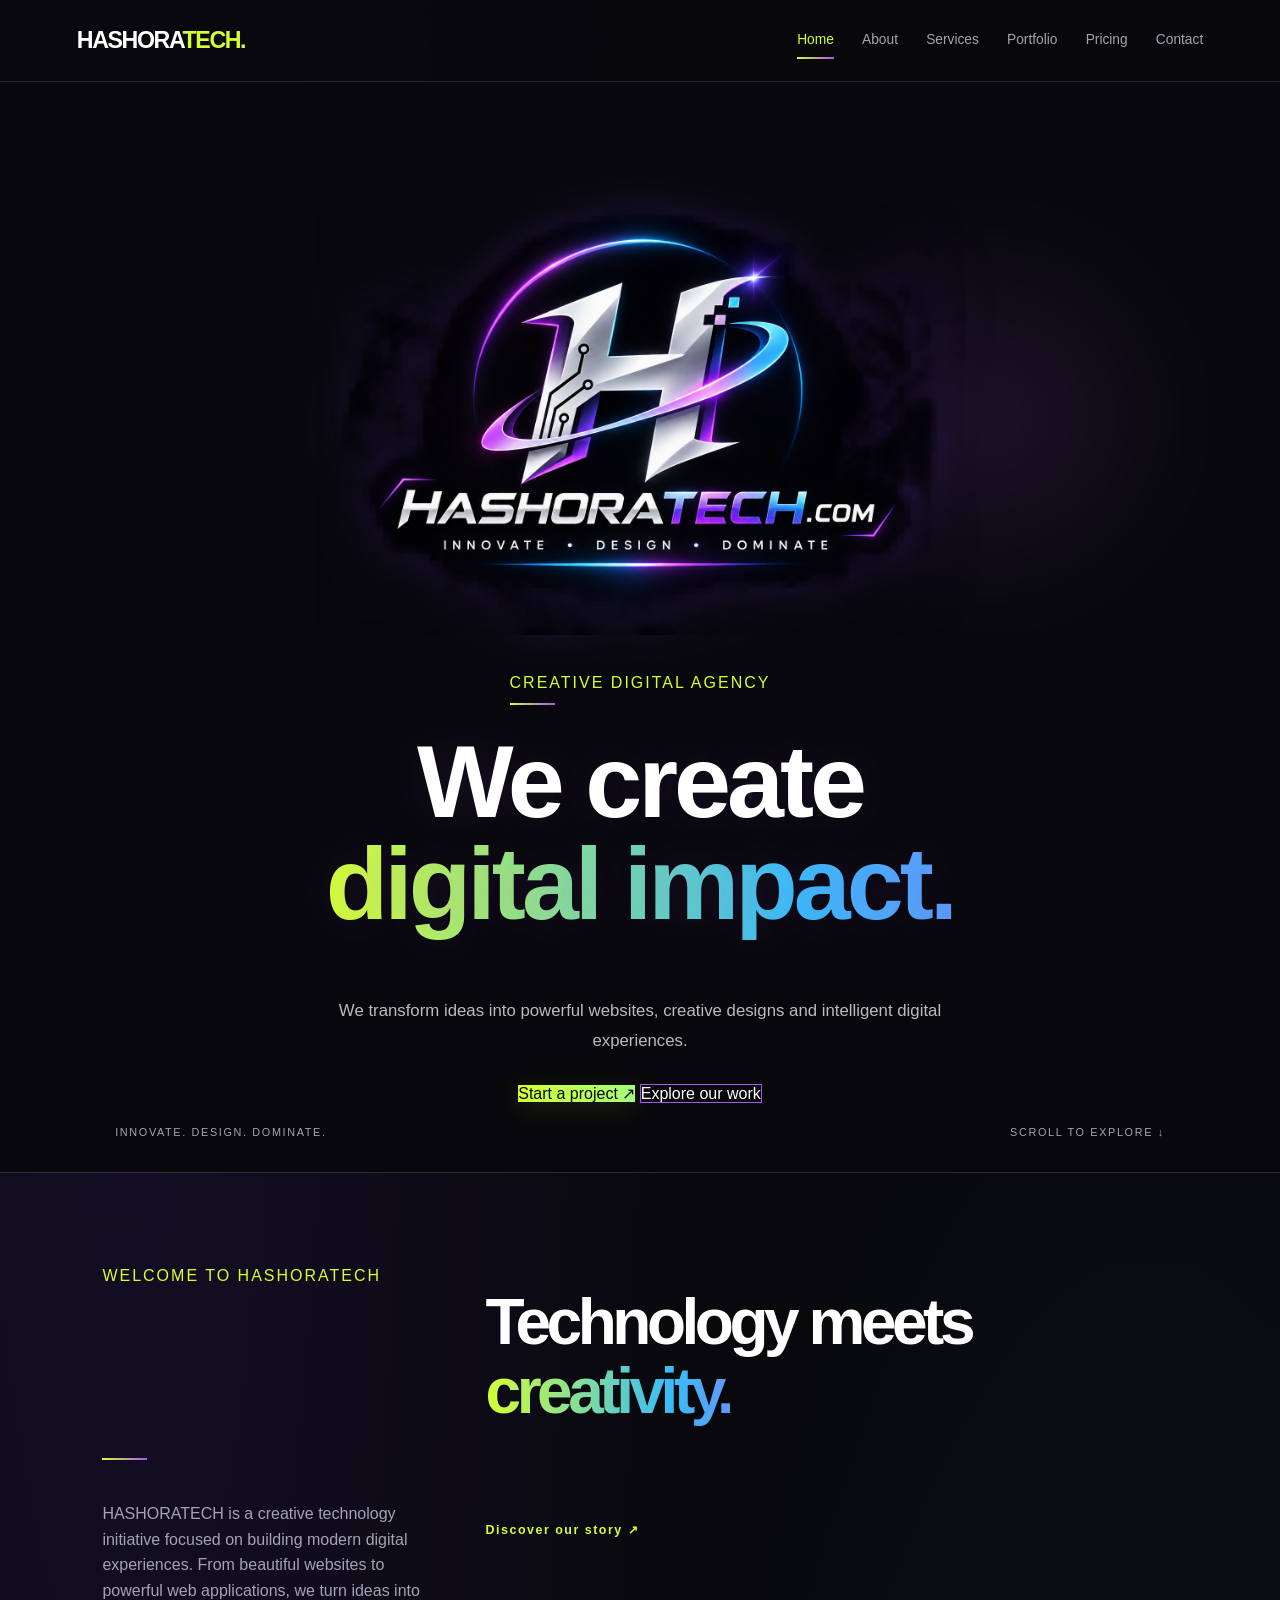
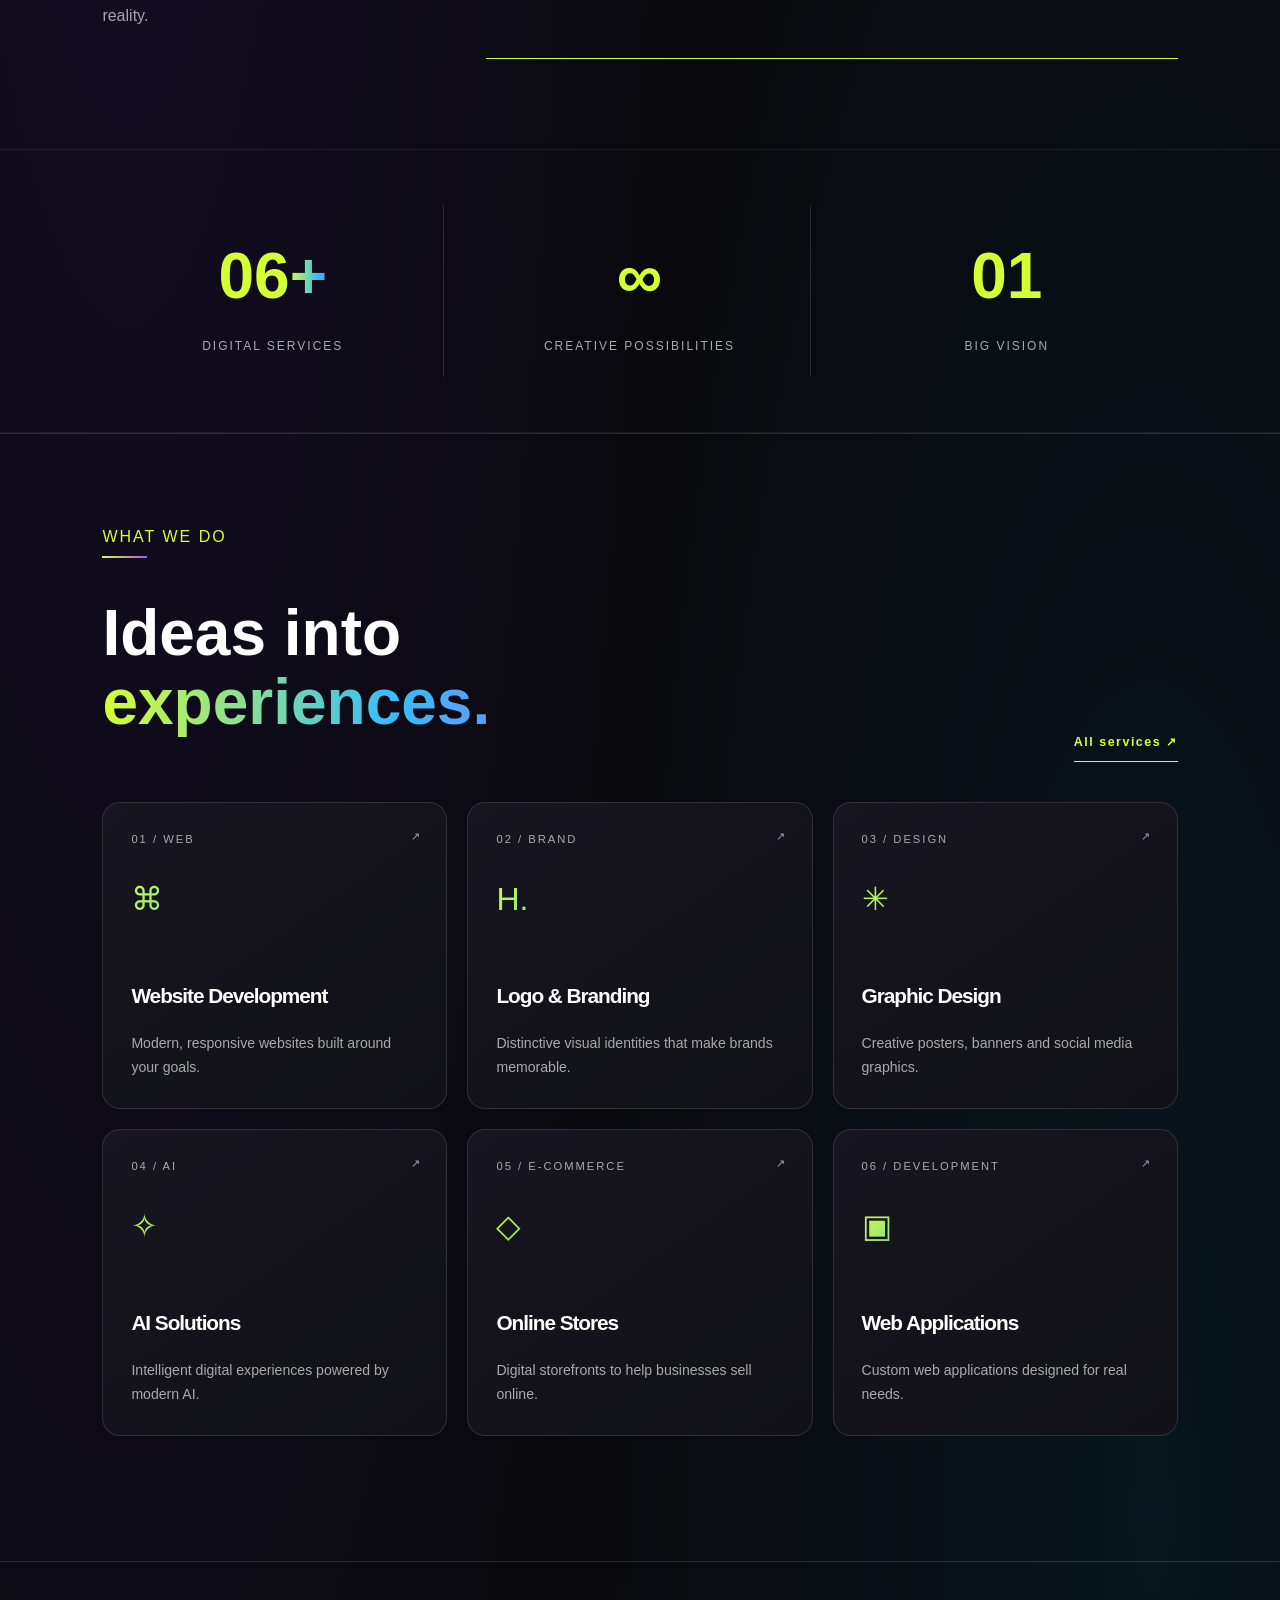
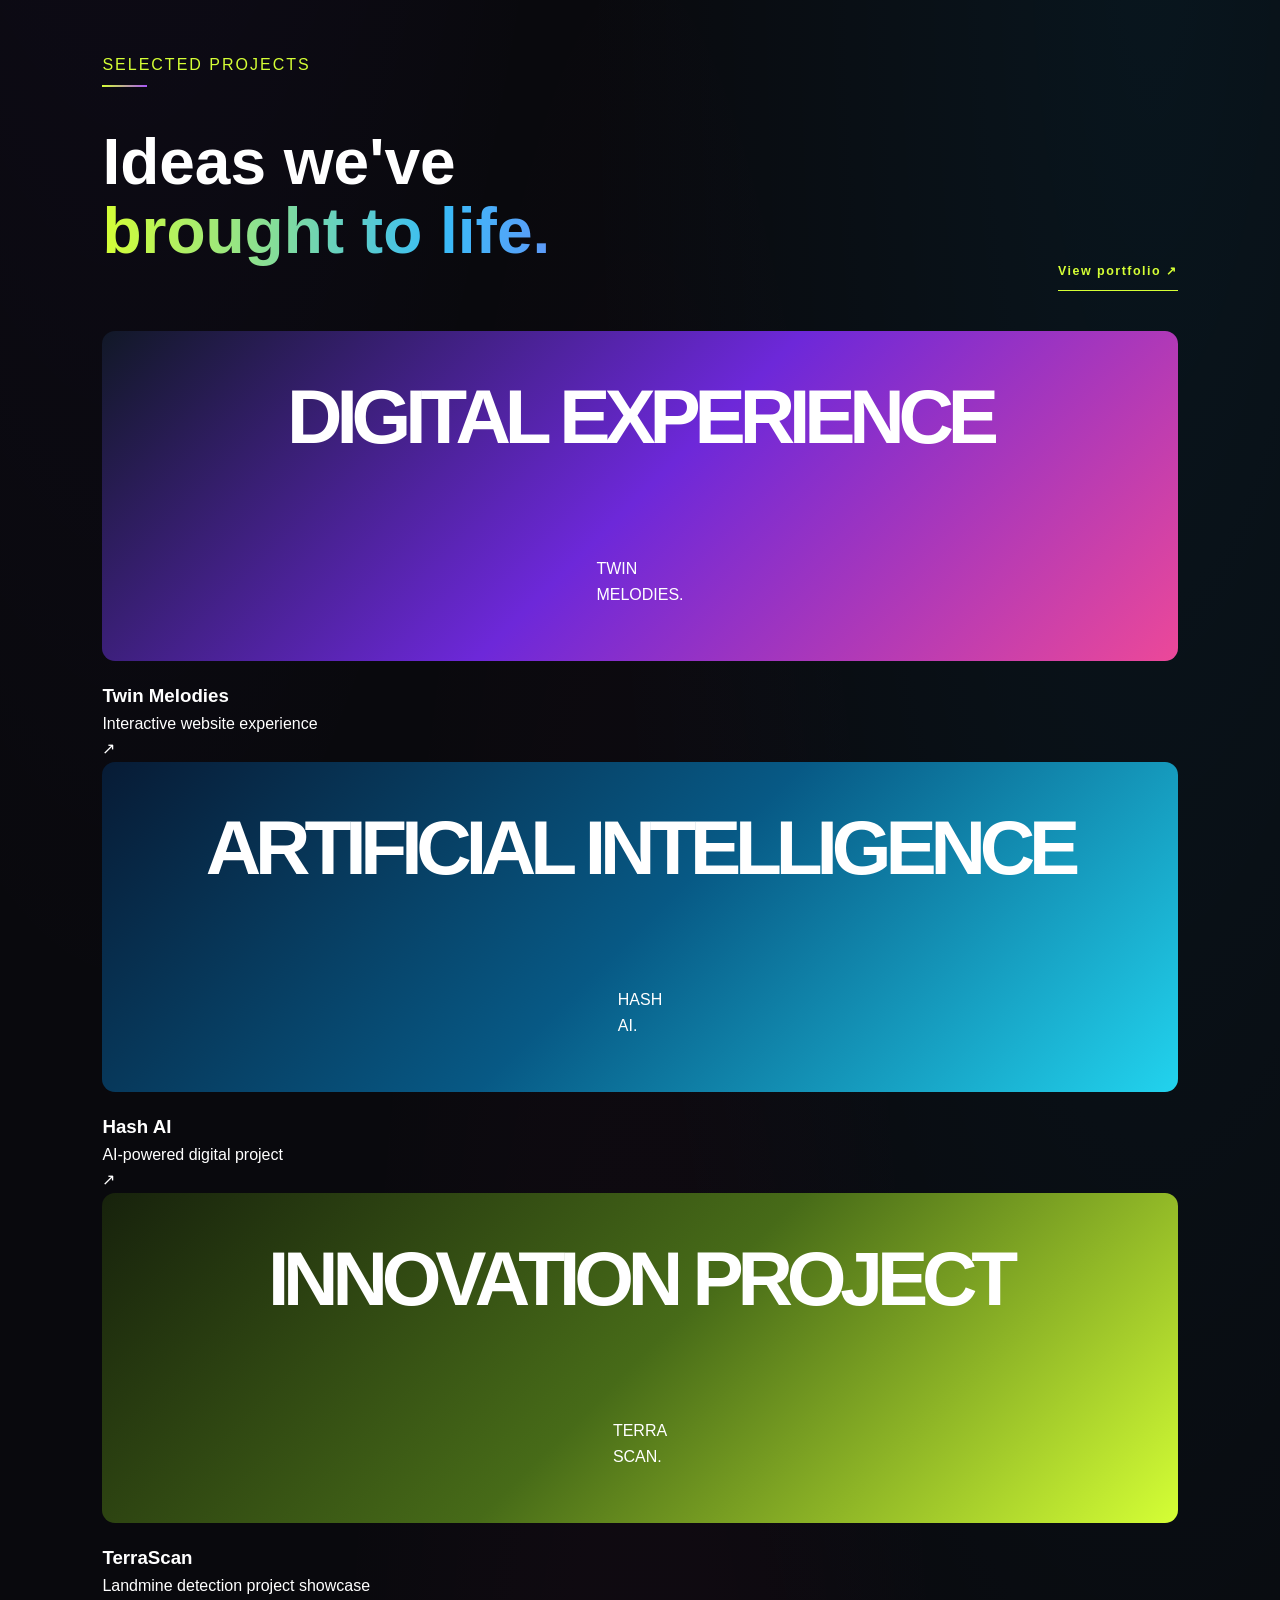
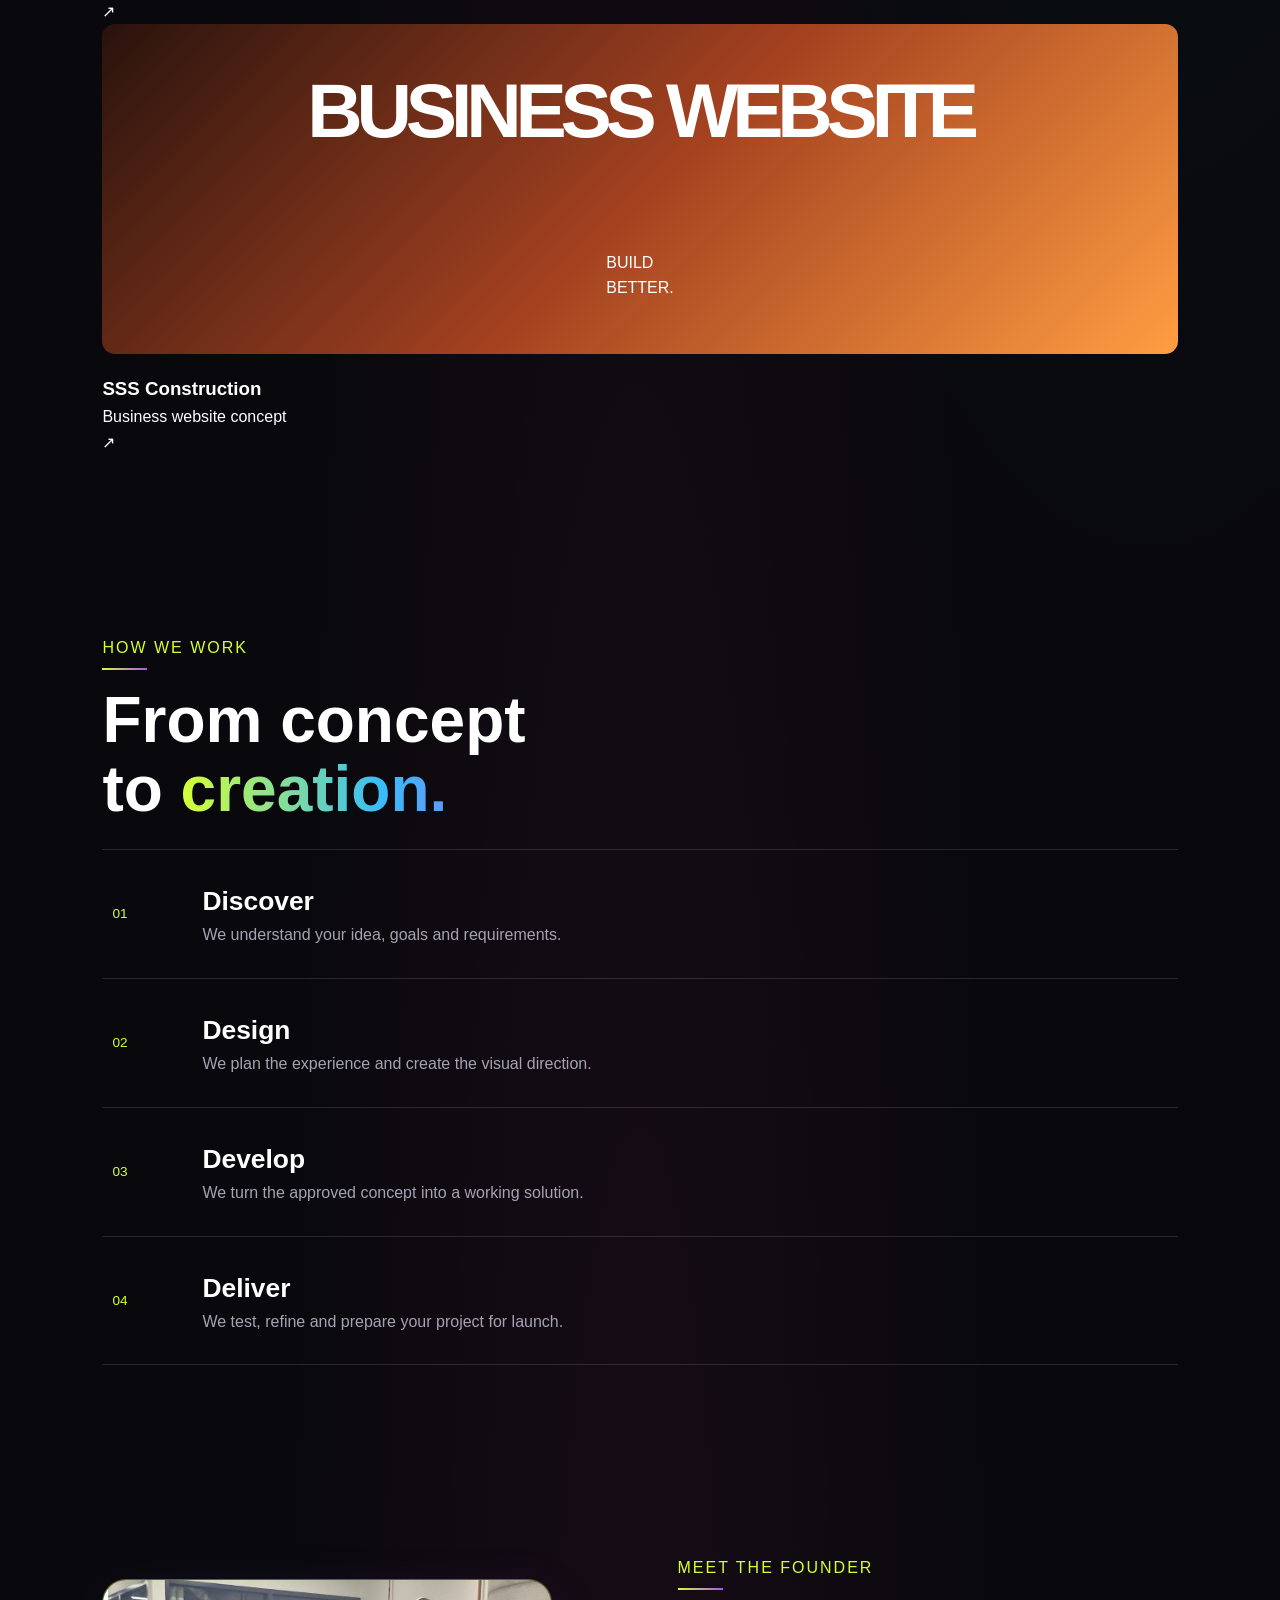
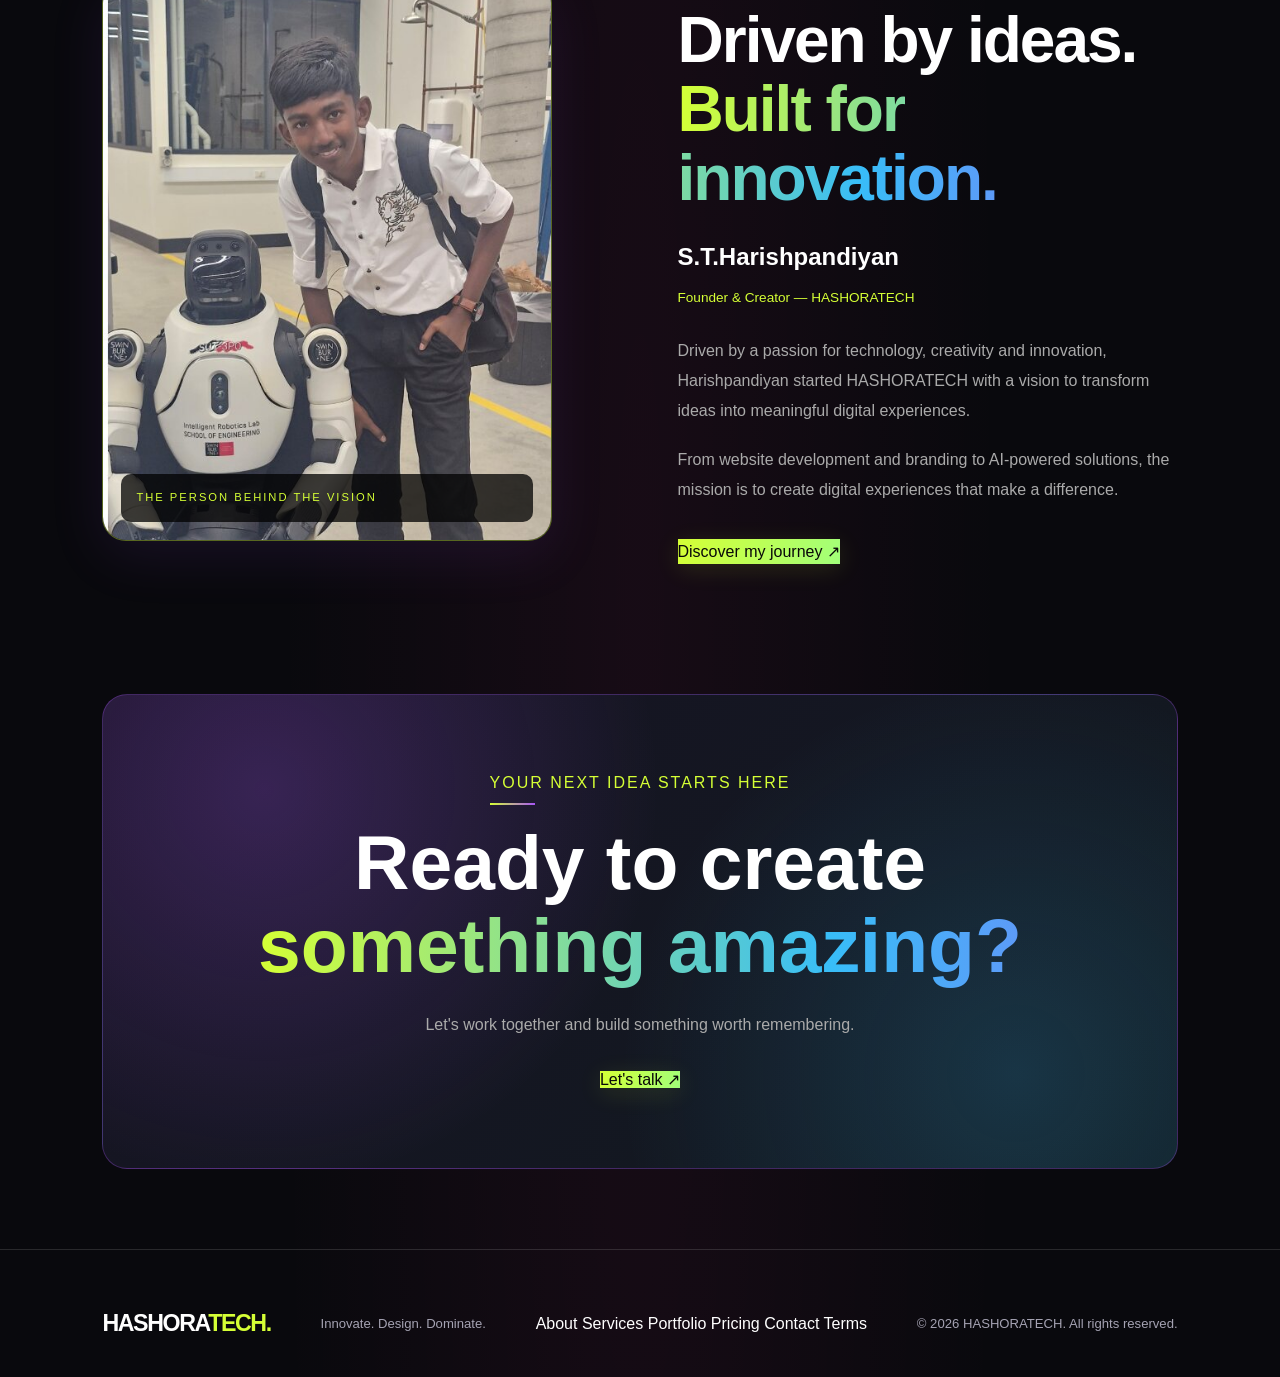
==== commit 4b6a11e3: "Update index.html" ====
--- a/index.html
+++ b/index.html
@@ -5,11 +5,50 @@
   <meta charset="UTF-8">
   <meta name="viewport" content="width=device-width, initial-scale=1.0">
 
-  <meta name="description" content="HASHORATECH creates innovative websites, branding, graphic designs, AI solutions and web applications.">
-
+  <!-- GOOGLE SEO -->
+  <title>HASHORATECH | Website Development, Branding & Digital Design</title>
+
+  <meta name="description" content="HASHORATECH creates modern websites, creative logos, branding, graphic designs, AI-powered solutions and web applications. Innovate. Design. Dominate.">
+
+  <meta name="keywords" content="HASHORATECH, website development, logo design, branding, graphic design, AI websites, web applications, digital agency">
+
+  <meta name="author" content="S.T.Harishpandiyan">
+  <meta name="robots" content="index, follow">
+  <link rel="canonical" href="https://hashoratech.com/">
+
+  <!-- BRANDING -->
   <meta name="theme-color" content="#080811">
-
-  <title>HASHORATECH | Innovate. Design. Dominate.</title>
+  <link rel="icon" type="image/png" href="hashoratech-logo.png">
+  <link rel="apple-touch-icon" href="hashoratech-logo.png">
+
+  <!-- SOCIAL MEDIA PREVIEW -->
+  <meta property="og:type" content="website">
+  <meta property="og:title" content="HASHORATECH | Innovate. Design. Dominate.">
+  <meta property="og:description" content="We transform ideas into powerful websites, creative designs and intelligent digital experiences.">
+  <meta property="og:url" content="https://hashoratech.com/">
+  <meta property="og:site_name" content="HASHORATECH">
+  <meta property="og:image" content="https://hashoratech.com/hashoratech-logo.png">
+
+  <meta name="twitter:card" content="summary_large_image">
+  <meta name="twitter:title" content="HASHORATECH | Digital Innovation">
+  <meta name="twitter:description" content="Modern websites, creative branding and intelligent digital solutions.">
+  <meta name="twitter:image" content="https://hashoratech.com/hashoratech-logo.png">
+
+  <!-- STRUCTURED DATA -->
+  <script type="application/ld+json">
+  {
+    "@context": "https://schema.org",
+    "@type": "Organization",
+    "name": "HASHORATECH",
+    "url": "https://hashoratech.com/",
+    "logo": "https://hashoratech.com/hashoratech-logo.png",
+    "description": "Website development, logo and branding, graphic design, AI solutions and web applications.",
+    "founder": {
+      "@type": "Person",
+      "name": "S.T.Harishpandiyan"
+    }
+  }
+  </script>
 
   <link rel="stylesheet" href="style.css">
 </head>
--- a/style.css
+++ b/style.css
@@ -3231,3 +3231,576 @@
     transition-duration: .01ms !important;
   }
 }
+
+/* ============================================
+   HASHORATECH — FUTURISTIC HOMEPAGE EXPERIENCE
+============================================ */
+
+:root {
+  --ht-lime: #d5ff35;
+  --ht-blue: #38bdf8;
+  --ht-purple: #a855f7;
+  --ht-pink: #ff4ecd;
+  --ht-orange: #ff9d42;
+}
+
+/* BACKGROUND */
+
+html {
+  scroll-behavior: smooth;
+}
+
+body {
+  background:
+    radial-gradient(ellipse at 10% 10%, rgba(120,50,255,.10), transparent 35%),
+    radial-gradient(ellipse at 90% 40%, rgba(0,190,255,.07), transparent 35%),
+    radial-gradient(ellipse at 50% 90%, rgba(255,50,160,.06), transparent 40%),
+    #09090d;
+  color: #fff;
+}
+
+/* HERO */
+
+.home-hero {
+  position: relative;
+  min-height: 90vh;
+  padding: 120px 8% 65px;
+  display: flex;
+  flex-direction: column;
+  justify-content: center;
+  align-items: center;
+  text-align: center;
+  overflow: hidden;
+}
+
+.hero-logo-container {
+  position: relative;
+  z-index: 1;
+  width: min(100%, 650px);
+  margin: 0 auto 35px;
+  animation: htLogoEntrance 1.2s ease both;
+}
+
+.hero-brand-logo {
+  display: block;
+  width: 100%;
+  height: auto;
+  object-fit: contain;
+  border-radius: 18px;
+  transition: transform .5s ease, filter .5s ease;
+  filter: drop-shadow(0 0 18px rgba(130,70,255,.25));
+}
+
+.hero-brand-logo:hover {
+  transform: scale(1.035);
+  filter: drop-shadow(0 0 35px rgba(56,189,248,.45));
+}
+
+@keyframes htLogoEntrance {
+  from {
+    opacity: 0;
+    transform: translateY(-35px) scale(.94);
+  }
+  to {
+    opacity: 1;
+    transform: translateY(0) scale(1);
+  }
+}
+
+.hero-glow {
+  position: absolute;
+  width: 450px;
+  height: 450px;
+  border-radius: 50%;
+  background: radial-gradient(circle, rgba(168,85,247,.12), transparent 70%);
+  filter: blur(25px);
+  z-index: 0;
+  pointer-events: none;
+  animation: htGlowPulse 6s ease-in-out infinite alternate;
+}
+
+@keyframes htGlowPulse {
+  from { transform: scale(.85); opacity: .5; }
+  to { transform: scale(1.2); opacity: 1; }
+}
+
+.home-hero h1 {
+  position: relative;
+  z-index: 1;
+  font-size: clamp(3.2rem, 8vw, 7rem);
+  line-height: 1;
+  letter-spacing: -4px;
+  animation: htHeadingEntrance 1s .2s ease both;
+}
+
+.home-hero > p {
+  position: relative;
+  z-index: 1;
+  max-width: 650px;
+  color: #bbb;
+  line-height: 1.8;
+  font-size: 1.05rem;
+  margin: 25px auto;
+}
+
+@keyframes htHeadingEntrance {
+  from {
+    opacity: 0;
+    transform: translateY(40px);
+    filter: blur(8px);
+  }
+  to {
+    opacity: 1;
+    transform: translateY(0);
+    filter: blur(0);
+  }
+}
+
+/* GRADIENT HEADINGS */
+
+h1 span,
+h2 span {
+  background: linear-gradient(
+    90deg,
+    #d5ff35,
+    #38bdf8,
+    #a855f7,
+    #ff4ecd,
+    #d5ff35
+  );
+  background-size: 300% 100%;
+  -webkit-background-clip: text;
+  background-clip: text;
+  -webkit-text-fill-color: transparent;
+  animation: htGradientFlow 6s linear infinite;
+}
+
+@keyframes htGradientFlow {
+  to { background-position: 300% center; }
+}
+
+/* HEADING INTERACTION */
+
+.interactive-heading {
+  cursor: default;
+  transition: transform .4s ease, text-shadow .4s ease;
+}
+
+.interactive-heading:hover {
+  transform: translateY(-7px);
+  text-shadow: 0 0 30px rgba(168,85,247,.35);
+}
+
+h2, h3 {
+  transition: transform .35s ease, text-shadow .35s ease;
+}
+
+h2:hover, h3:hover {
+  transform: translateX(5px);
+  text-shadow: 0 0 20px rgba(168,85,247,.25);
+}
+
+/* SECTION LABELS */
+
+.section-tag {
+  position: relative;
+  display: inline-block;
+  color: var(--ht-lime);
+  letter-spacing: 2px;
+  transition: letter-spacing .35s ease, color .35s ease;
+}
+
+.section-tag:hover {
+  letter-spacing: 4px;
+  color: var(--ht-pink);
+}
+
+/* BUTTONS */
+
+.primary-btn {
+  background: linear-gradient(110deg, #d5ff35, #a3ff78, #38bdf8);
+  background-size: 200% auto;
+  color: #080808;
+  border: none;
+  transition: transform .35s ease, box-shadow .35s ease, background-position .4s ease;
+}
+
+.primary-btn:hover {
+  background-position: right center;
+  transform: translateY(-5px) scale(1.035);
+  box-shadow: 0 10px 35px rgba(56,189,248,.25);
+}
+
+.secondary-btn {
+  border: 1px solid var(--ht-purple);
+  transition: all .35s ease;
+}
+
+.secondary-btn:hover {
+  background: rgba(168,85,247,.15);
+  border-color: var(--ht-blue);
+  box-shadow: 0 0 25px rgba(168,85,247,.2);
+  transform: translateY(-4px);
+}
+
+/* INTRODUCTION */
+
+.home-intro,
+.home-services,
+.home-projects,
+.home-process {
+  position: relative;
+  padding: 90px 8%;
+}
+
+.home-intro h2,
+.home-services h2,
+.home-projects h2,
+.home-process h2 {
+  font-size: clamp(2.5rem, 5vw, 4.5rem);
+  line-height: 1.08;
+  margin: 25px 0;
+}
+
+/* STATISTICS */
+
+.numbers-section {
+  padding: 55px 8%;
+  display: grid;
+  grid-template-columns: repeat(3, 1fr);
+  gap: 25px;
+  text-align: center;
+  border-top: 1px solid rgba(255,255,255,.08);
+  border-bottom: 1px solid rgba(255,255,255,.08);
+}
+
+.number-item h2 {
+  font-size: clamp(2.5rem, 5vw, 4rem);
+  color: var(--ht-lime);
+}
+
+.number-item p {
+  color: #aaa;
+  font-size: .75rem;
+  letter-spacing: 2px;
+}
+
+/* SERVICE CARDS */
+
+.home-service-grid {
+  display: grid;
+  grid-template-columns: repeat(3, 1fr);
+  gap: 20px;
+}
+
+.home-service-card {
+  position: relative;
+  min-height: 260px;
+  padding: 28px;
+  border: 1px solid rgba(255,255,255,.12);
+  border-radius: 18px;
+  background: linear-gradient(145deg, #17151f, #111117);
+  color: white;
+  text-decoration: none;
+  overflow: hidden;
+  transition: transform .4s ease, border-color .4s ease, box-shadow .4s ease;
+}
+
+.home-service-card:hover {
+  transform: translateY(-10px);
+  border-color: var(--ht-purple);
+  box-shadow: 0 15px 45px rgba(168,85,247,.15);
+}
+
+.home-service-card h3 {
+  font-size: 1.3rem;
+  margin-bottom: 12px;
+}
+
+.home-service-card p {
+  color: #aaa;
+  line-height: 1.7;
+}
+
+.service-symbol {
+  font-size: 2rem;
+  margin: 25px 0;
+  background: linear-gradient(135deg, #d5ff35, #38bdf8, #a855f7);
+  -webkit-background-clip: text;
+  background-clip: text;
+  -webkit-text-fill-color: transparent;
+  transition: transform .4s ease;
+}
+
+.home-service-card:hover .service-symbol {
+  transform: rotate(-10deg) scale(1.2);
+}
+
+.card-arrow {
+  position: absolute;
+  top: 25px;
+  right: 25px;
+  color: var(--ht-lime);
+}
+
+/* PROJECTS */
+
+.project-art {
+  transition: transform .6s ease, filter .5s ease;
+}
+
+.home-project-card:hover .project-art {
+  transform: scale(1.025);
+  filter: saturate(1.3);
+}
+
+.project-art-one {
+  background: linear-gradient(135deg, #111827, #6d28d9, #ec4899) !important;
+}
+
+.project-art-two {
+  background: linear-gradient(135deg, #071b35, #075985, #22d3ee) !important;
+}
+
+.project-art-three {
+  background: linear-gradient(135deg, #17220c, #476b18, #d5ff35) !important;
+}
+
+.project-art-four {
+  background: linear-gradient(135deg, #29130d, #a34120, #ff9d42) !important;
+}
+
+/* PROCESS */
+
+.process-item {
+  transition: transform .35s ease;
+}
+
+.process-item:hover {
+  transform: translateX(10px);
+}
+
+.process-item > span {
+  color: var(--ht-lime);
+  transition: color .3s ease;
+}
+
+.process-item:hover > span {
+  color: var(--ht-pink);
+}
+
+/* FOUNDER */
+
+.home-founder-section {
+  padding: 100px 8%;
+  display: grid;
+  grid-template-columns: 1fr 1fr;
+  align-items: center;
+  gap: 75px;
+}
+
+.home-founder-image {
+  position: relative;
+  width: 100%;
+  max-width: 450px;
+  aspect-ratio: 4 / 5;
+  overflow: hidden;
+  border-radius: 24px;
+  border: 1px solid rgba(213,255,53,.35);
+  background: #151515;
+}
+
+.home-founder-image img {
+  width: 100%;
+  height: 100%;
+  display: block;
+  object-fit: cover;
+  object-position: center 35%;
+  transition: transform .5s ease;
+}
+
+.home-founder-image:hover img {
+  transform: scale(1.04);
+}
+
+.founder-image-label {
+  position: absolute;
+  bottom: 18px;
+  left: 18px;
+  right: 18px;
+  padding: 15px;
+  border-radius: 10px;
+  background: rgba(0,0,0,.75);
+  color: var(--ht-lime);
+  font-size: .7rem;
+  letter-spacing: 2px;
+}
+
+.home-founder-content h2 {
+  font-size: clamp(2.5rem, 5vw, 4.5rem);
+  line-height: 1.08;
+  margin: 25px 0;
+}
+
+.home-founder-content h3 {
+  font-size: 1.5rem;
+  margin-bottom: 8px;
+}
+
+.home-founder-role {
+  color: var(--ht-lime) !important;
+  font-size: .85rem;
+  margin-bottom: 25px !important;
+}
+
+.home-founder-content p {
+  color: #aaa;
+  line-height: 1.9;
+  margin-bottom: 18px;
+}
+
+/* FINAL CTA */
+
+.home-cta {
+  margin: 30px 8% 80px;
+  padding: 75px 25px;
+  border-radius: 25px;
+  text-align: center;
+  border: 1px solid rgba(168,85,247,.3);
+  background:
+    radial-gradient(circle at 15% 20%, rgba(168,85,247,.23), transparent 40%),
+    radial-gradient(circle at 85% 80%, rgba(56,189,248,.17), transparent 40%),
+    linear-gradient(135deg, #171323, #111a20);
+}
+
+.home-cta h2 {
+  font-size: clamp(2.5rem, 6vw, 5rem);
+  line-height: 1.08;
+  margin: 25px 0;
+}
+
+.home-cta p {
+  color: #aaa;
+  margin-bottom: 30px;
+}
+
+/* SCROLL REVEAL */
+
+.reveal {
+  opacity: 0;
+  transform: translateY(35px);
+  transition: opacity .8s ease, transform .8s ease;
+}
+
+.reveal.visible {
+  opacity: 1;
+  transform: translateY(0);
+}
+
+/* SECTION HEADING ROW */
+
+.section-heading-row {
+  display: flex;
+  justify-content: space-between;
+  align-items: flex-end;
+  gap: 25px;
+  margin: 25px 0 40px;
+}
+
+/* RESPONSIVE */
+
+@media(max-width: 800px) {
+  .home-hero {
+    min-height: auto;
+    padding: 110px 6% 65px;
+  }
+
+  .home-founder-section {
+    grid-template-columns: 1fr;
+    gap: 40px;
+    padding: 75px 6%;
+  }
+
+  .home-founder-image {
+    max-width: 100%;
+  }
+
+  .home-service-grid {
+    grid-template-columns: repeat(2, 1fr);
+  }
+
+  .numbers-section {
+    grid-template-columns: 1fr;
+  }
+
+  .section-heading-row {
+    align-items: flex-start;
+    flex-direction: column;
+  }
+}
+
+@media(max-width: 550px) {
+  .home-service-grid {
+    grid-template-columns: 1fr;
+  }
+
+  .home-intro,
+  .home-services,
+  .home-projects,
+  .home-process {
+    padding: 65px 6%;
+  }
+
+  .home-cta {
+    margin: 20px 6% 55px;
+    padding: 50px 18px;
+  }
+
+  .home-hero h1 {
+    letter-spacing: -2px;
+  }
+}
+
+/* ACCESSIBILITY */
+
+@media(prefers-reduced-motion: reduce) {
+  *,
+  *::before,
+  *::after {
+    animation-duration: .01ms !important;
+    animation-iteration-count: 1 !important;
+    transition-duration: .01ms !important;
+    scroll-behavior: auto !important;
+  }
+
+  .reveal {
+    opacity: 1;
+    transform: none;
+  }
+}
+
+/* SCROLL-TRIGGERED HEADING ANIMATIONS */
+
+.heading-ready {
+  opacity: 0;
+  transform: translateY(28px);
+  filter: blur(5px);
+  transition:
+    opacity .8s ease,
+    transform .8s cubic-bezier(.2,.8,.2,1),
+    filter .8s ease;
+}
+
+.heading-ready.heading-visible {
+  opacity: 1;
+  transform: translateY(0);
+  filter: blur(0);
+}
+
+@media(prefers-reduced-motion: reduce) {
+  .heading-ready {
+    opacity: 1;
+    transform: none;
+    filter: none;
+  }
+}
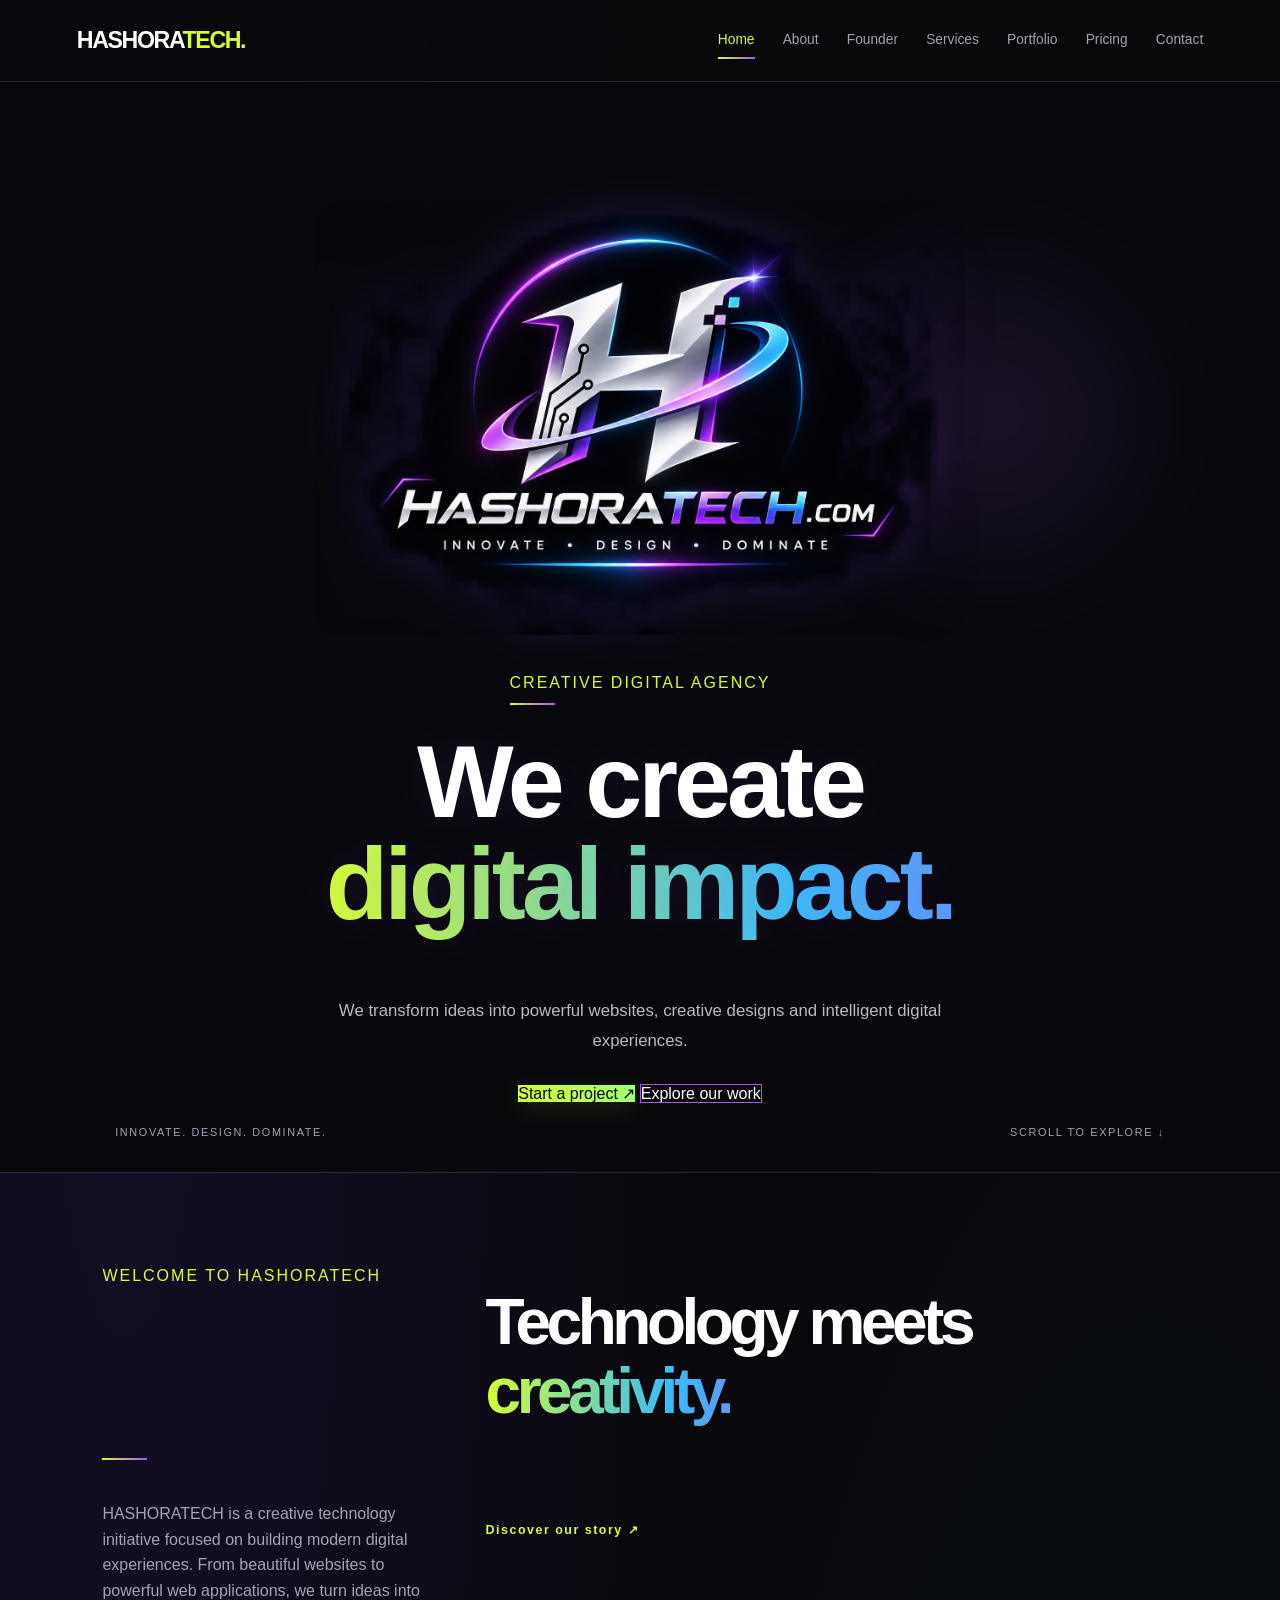
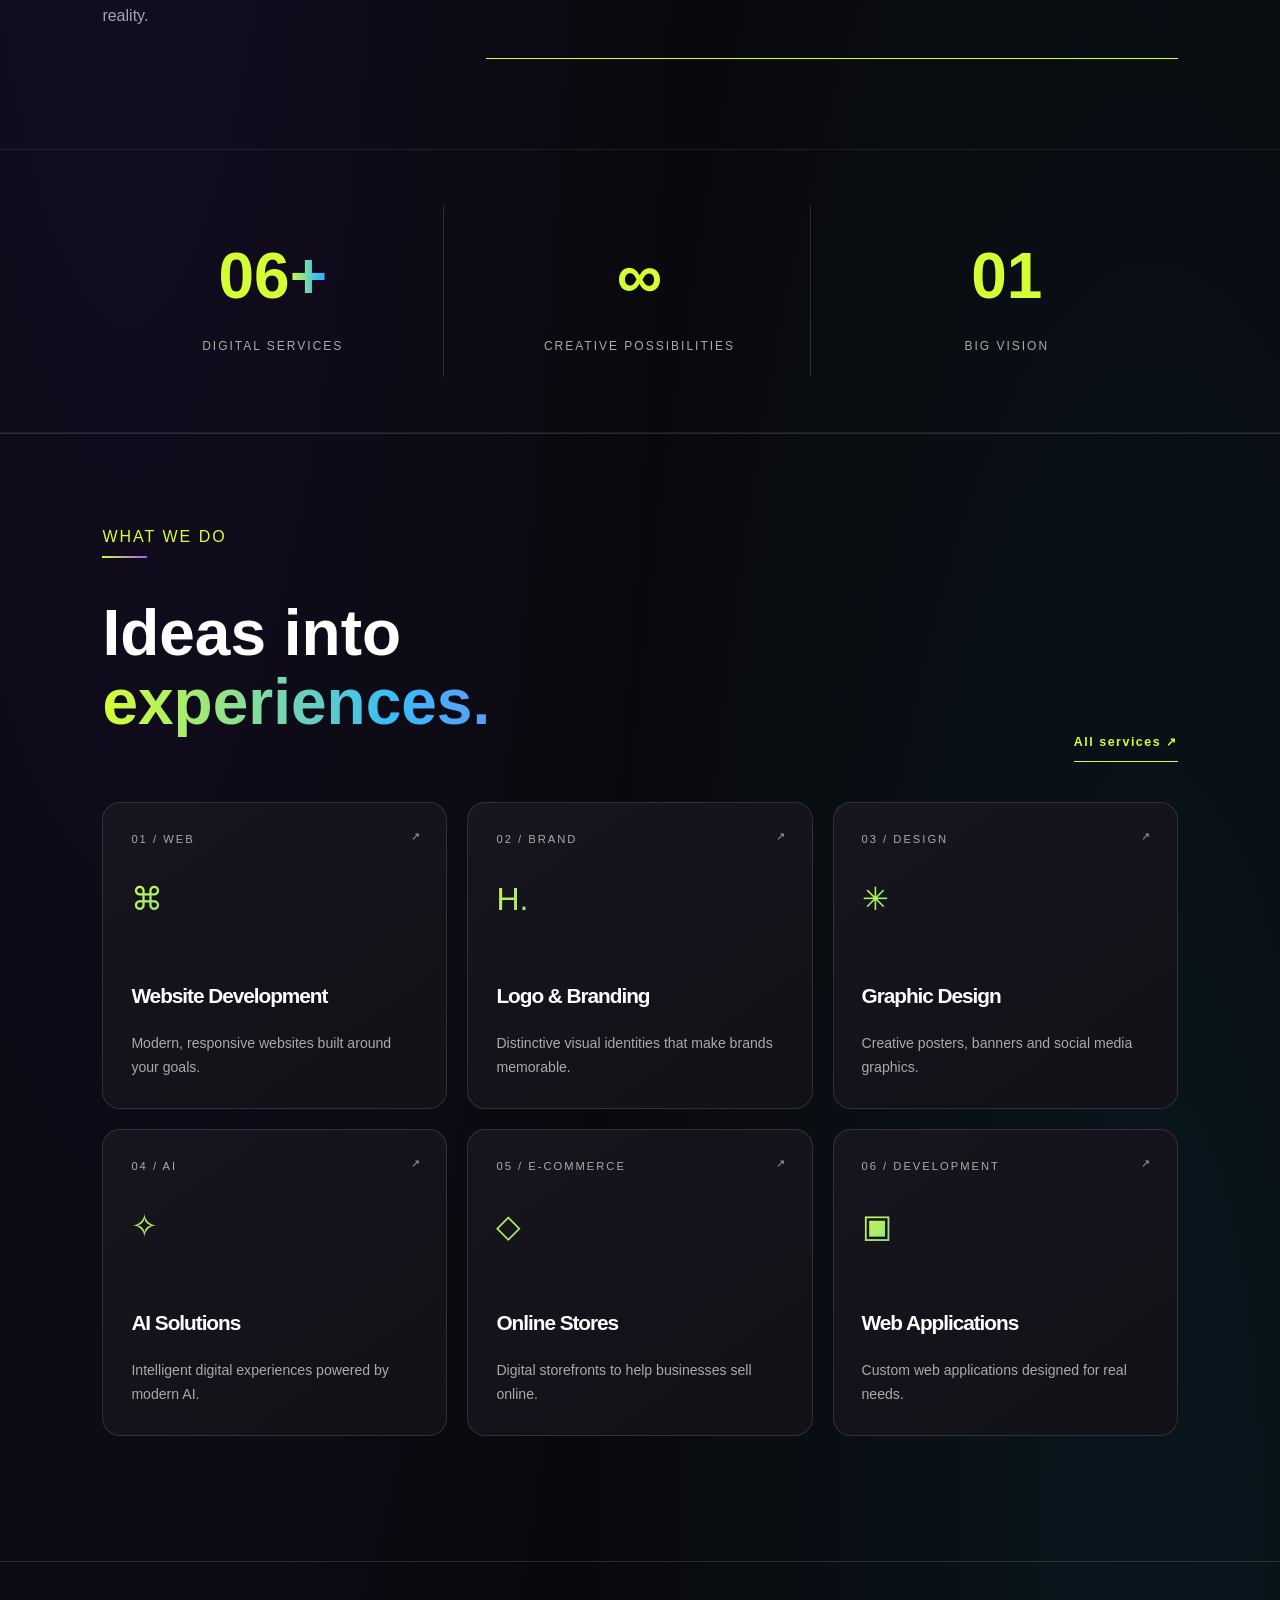
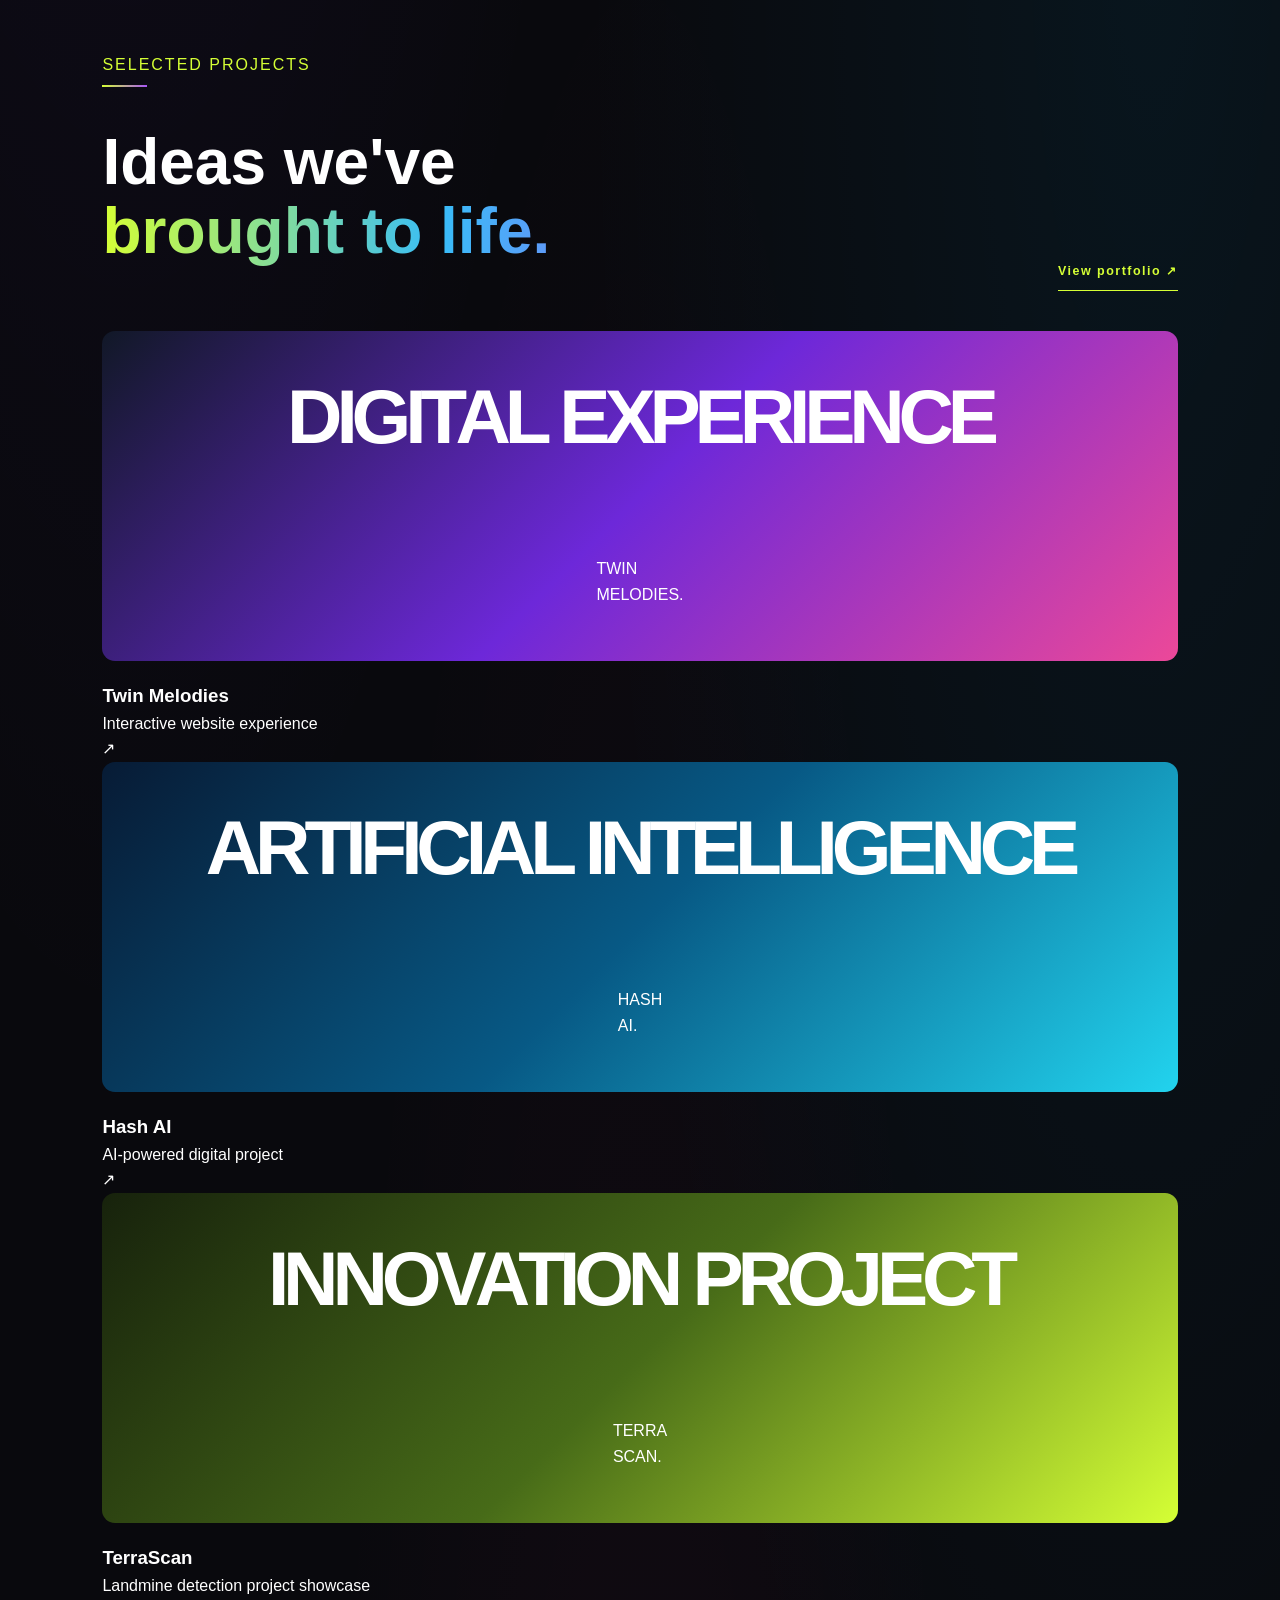
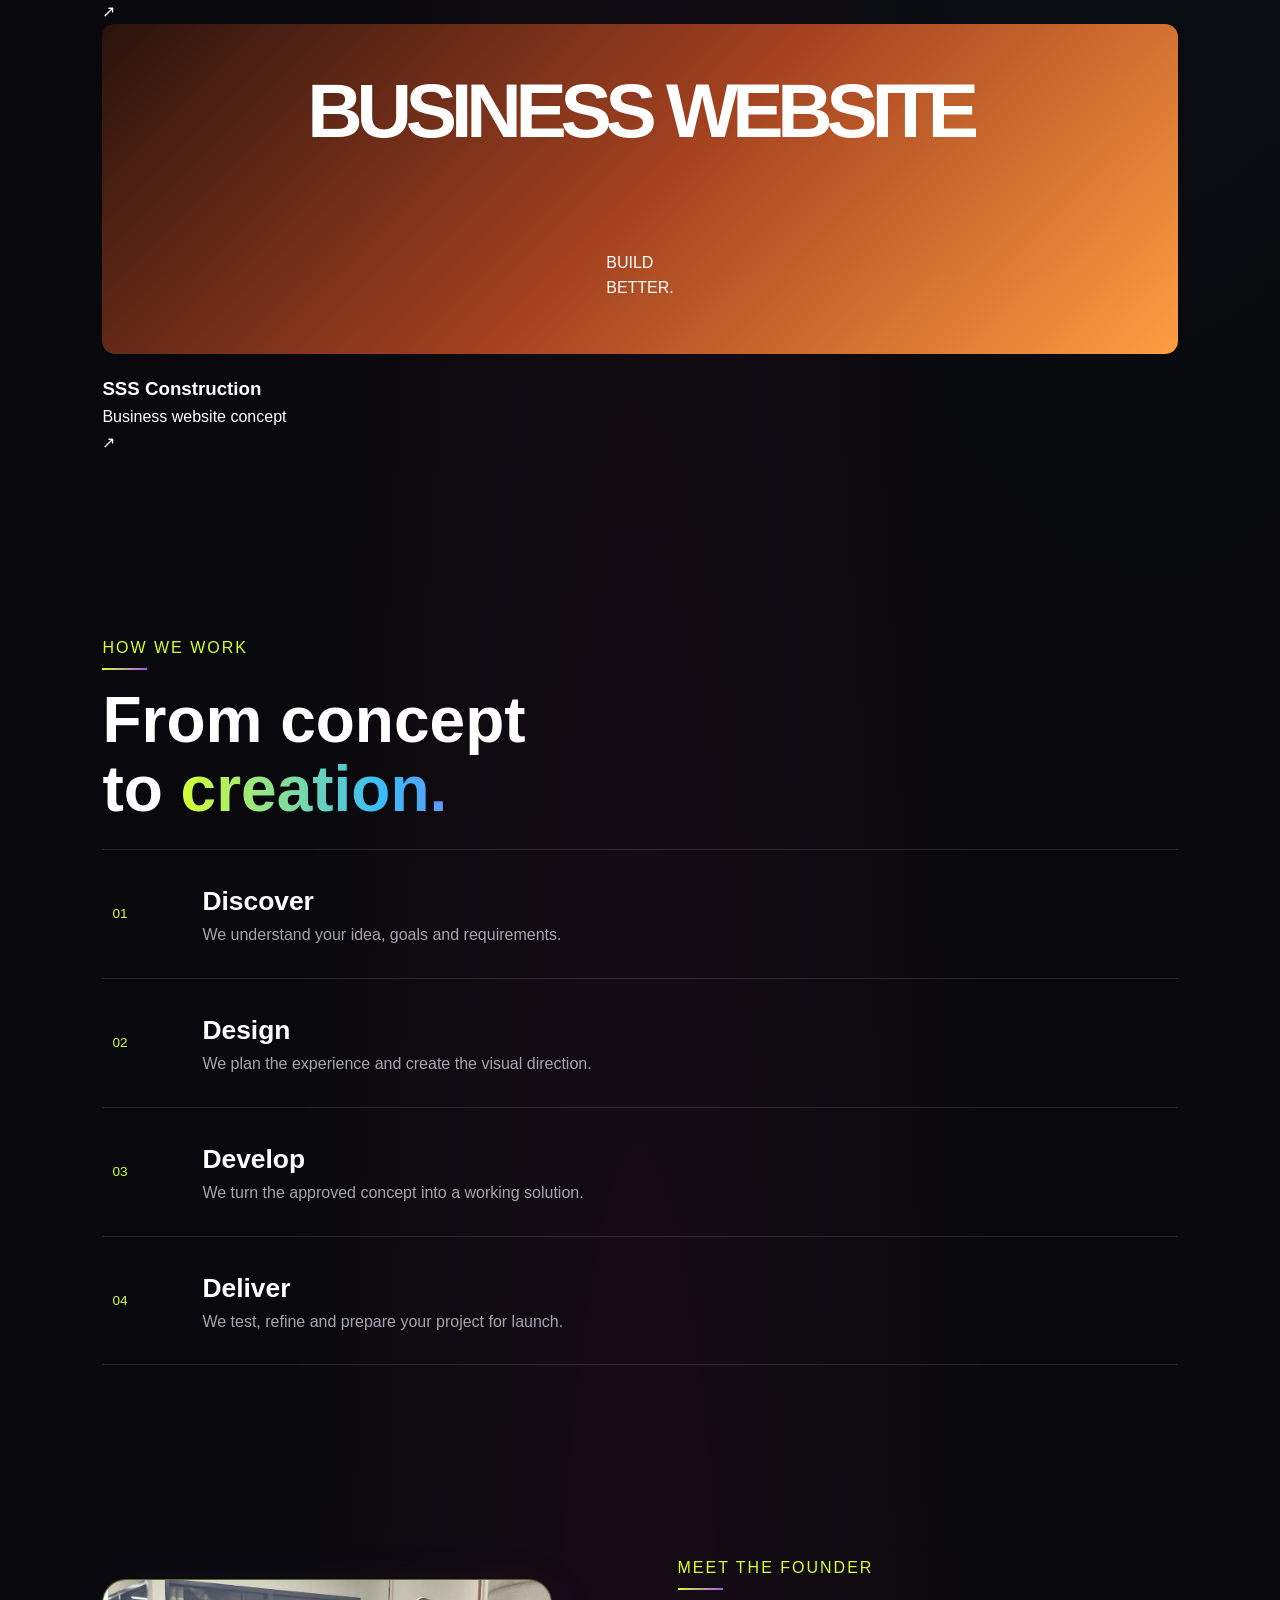
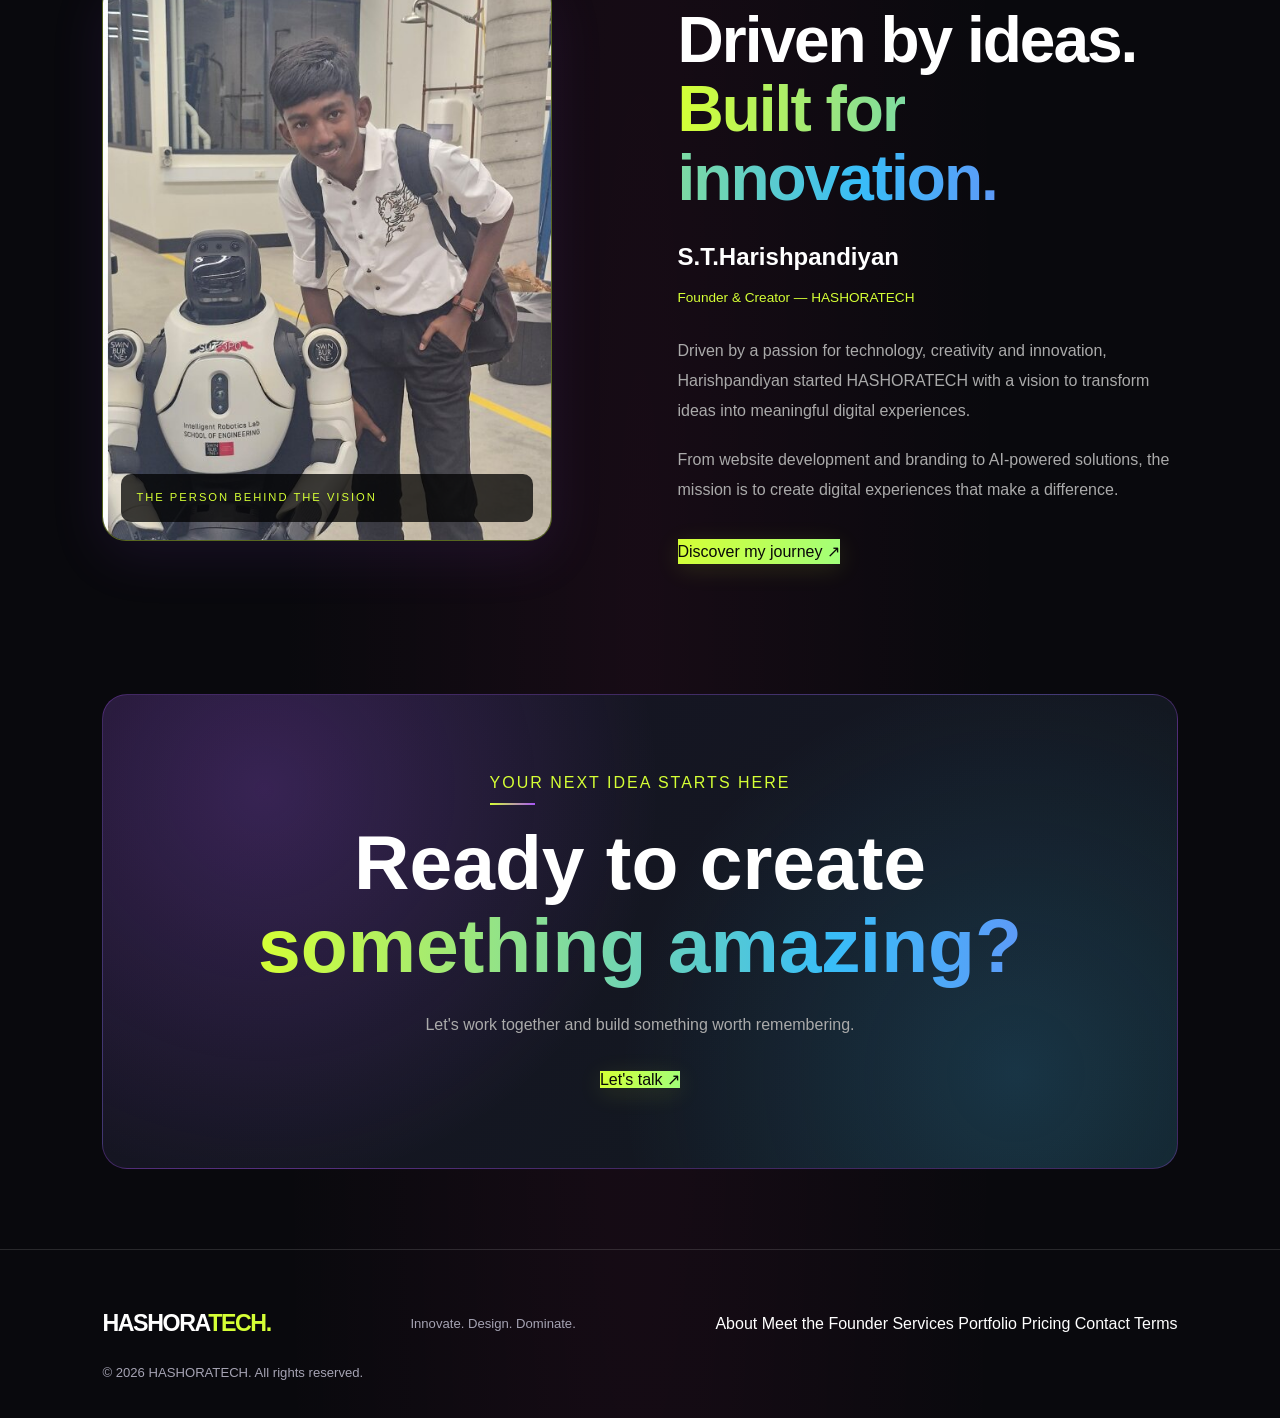
==== commit 48b77d19: "Update index.html" ====
--- a/index.html
+++ b/index.html
@@ -7,11 +7,8 @@
 
   <!-- GOOGLE SEO -->
   <title>HASHORATECH | Website Development, Branding & Digital Design</title>
-
   <meta name="description" content="HASHORATECH creates modern websites, creative logos, branding, graphic designs, AI-powered solutions and web applications. Innovate. Design. Dominate.">
-
   <meta name="keywords" content="HASHORATECH, website development, logo design, branding, graphic design, AI websites, web applications, digital agency">
-
   <meta name="author" content="S.T.Harishpandiyan">
   <meta name="robots" content="index, follow">
   <link rel="canonical" href="https://hashoratech.com/">
@@ -66,6 +63,7 @@
   <nav class="site-nav" id="siteNav">
     <a href="index.html" class="active">Home</a>
     <a href="about.html">About</a>
+    <a href="founder.html">Founder</a>
     <a href="service.html">Services</a>
     <a href="portfolio.html">Portfolio</a>
     <a href="pricing.html">Pricing</a>
@@ -77,7 +75,6 @@
 
 <!-- HERO SECTION -->
 <section class="home-hero">
-
   <div class="hero-logo-container">
     <img
       src="hashoratech-logo.png"
@@ -377,7 +374,7 @@
       the mission is to create digital experiences that make a difference.
     </p>
 
-    <a href="about.html" class="primary-btn">
+    <a href="founder.html" class="primary-btn">
       Discover my journey ↗
     </a>
 
@@ -411,6 +408,7 @@
 
   <div class="footer-links">
     <a href="about.html">About</a>
+    <a href="founder.html">Meet the Founder</a>
     <a href="service.html">Services</a>
     <a href="portfolio.html">Portfolio</a>
     <a href="pricing.html">Pricing</a>
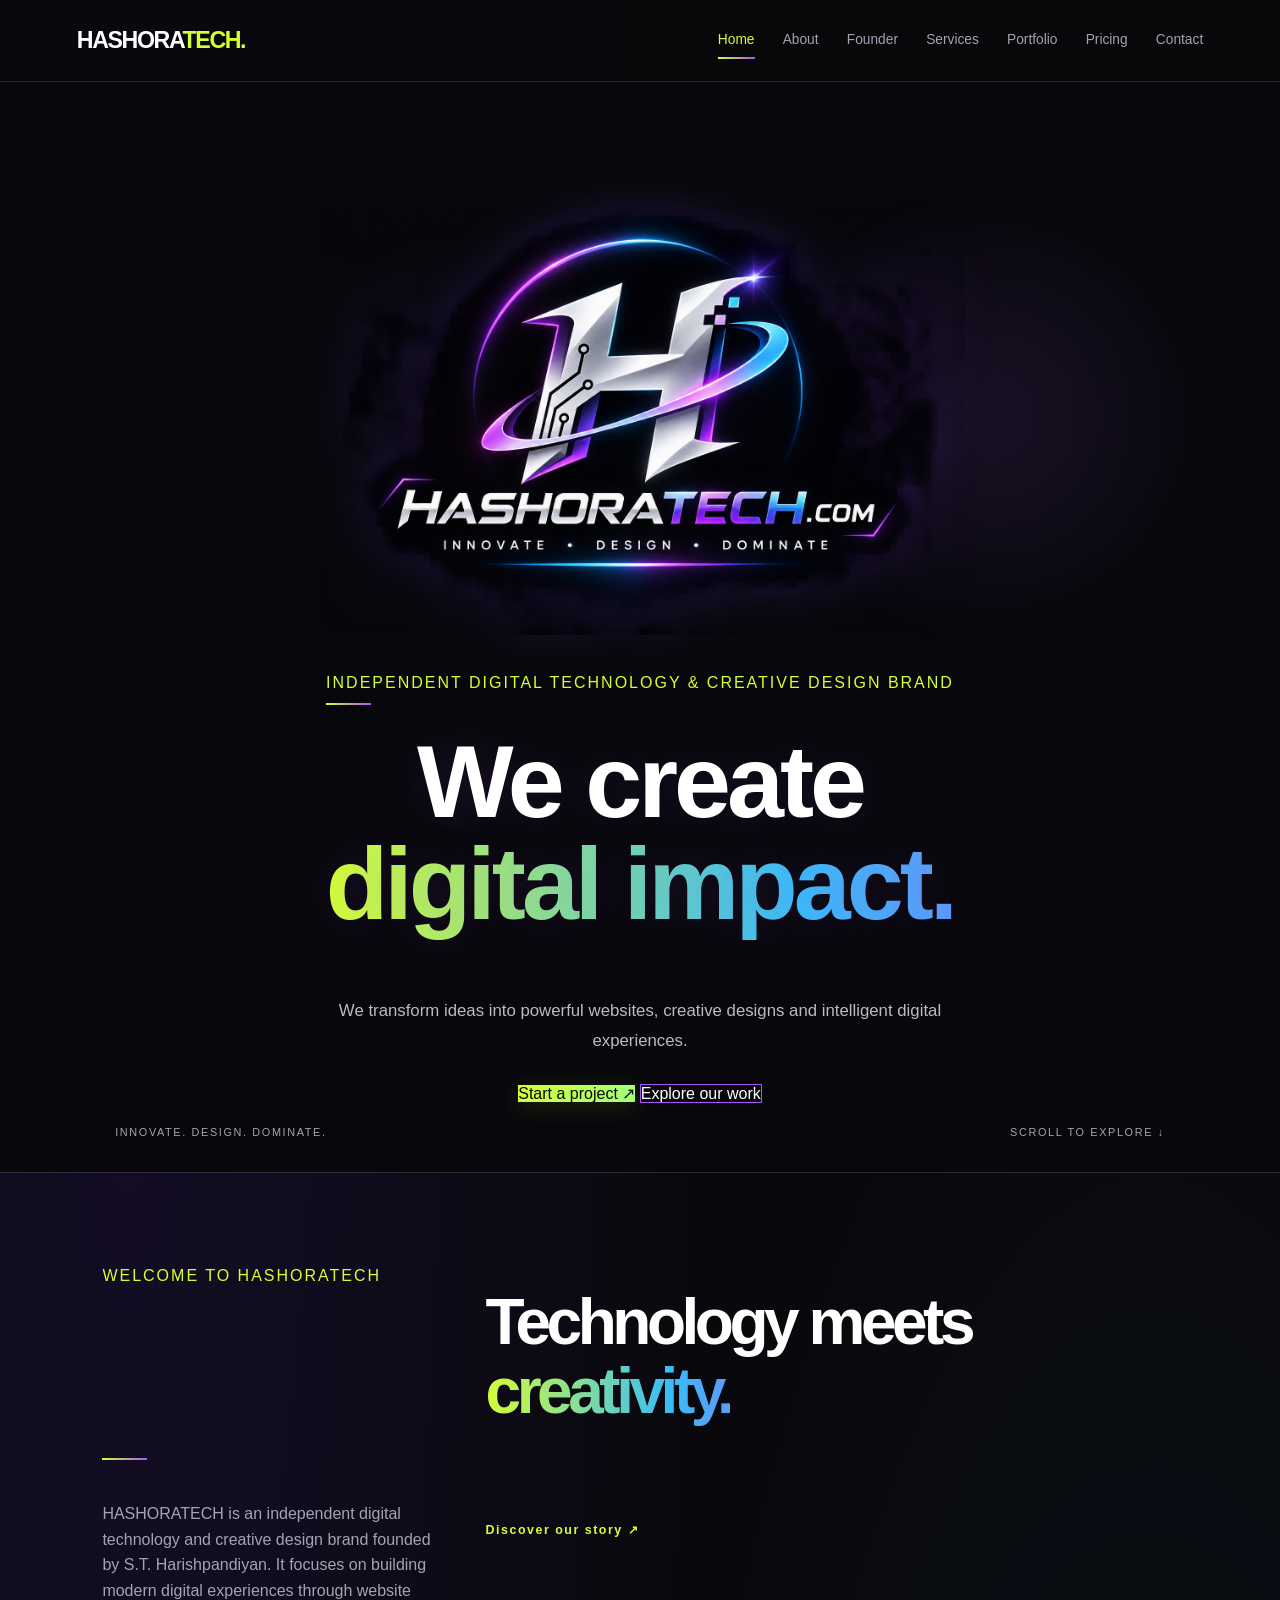
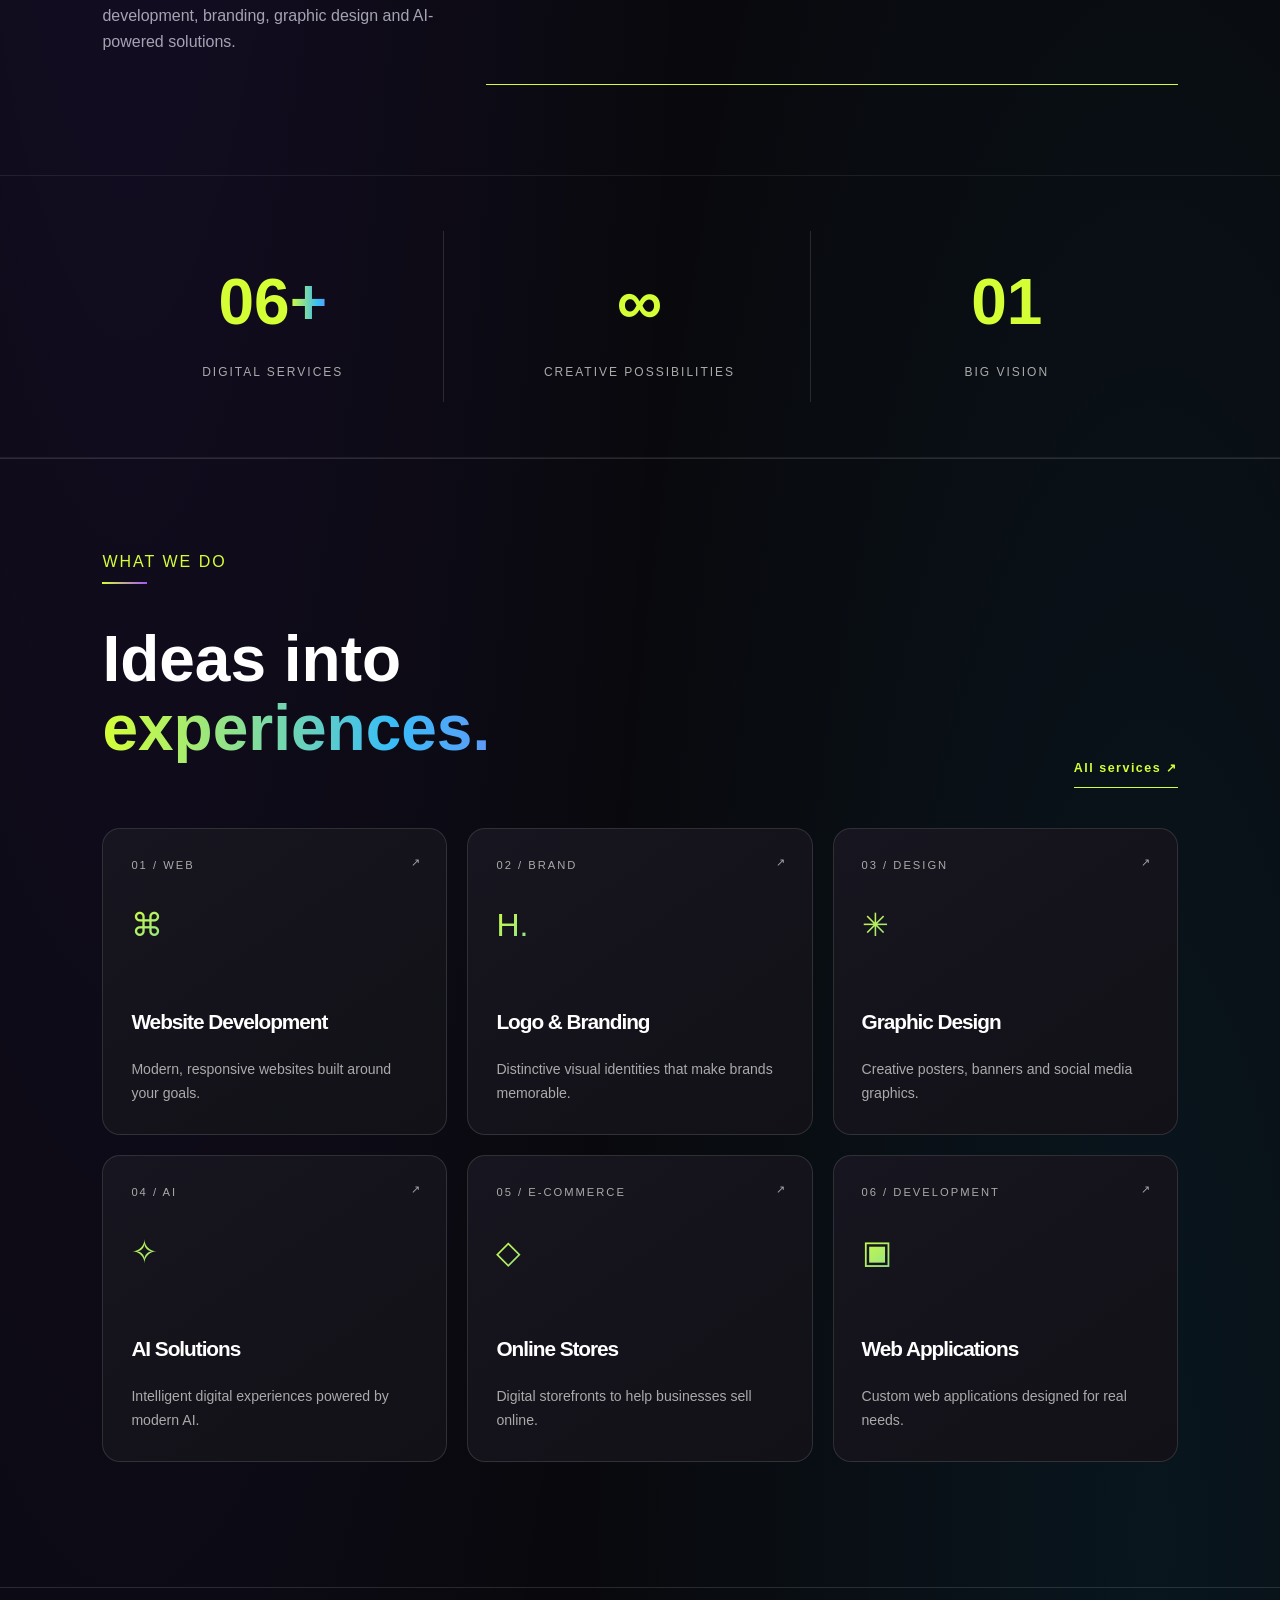
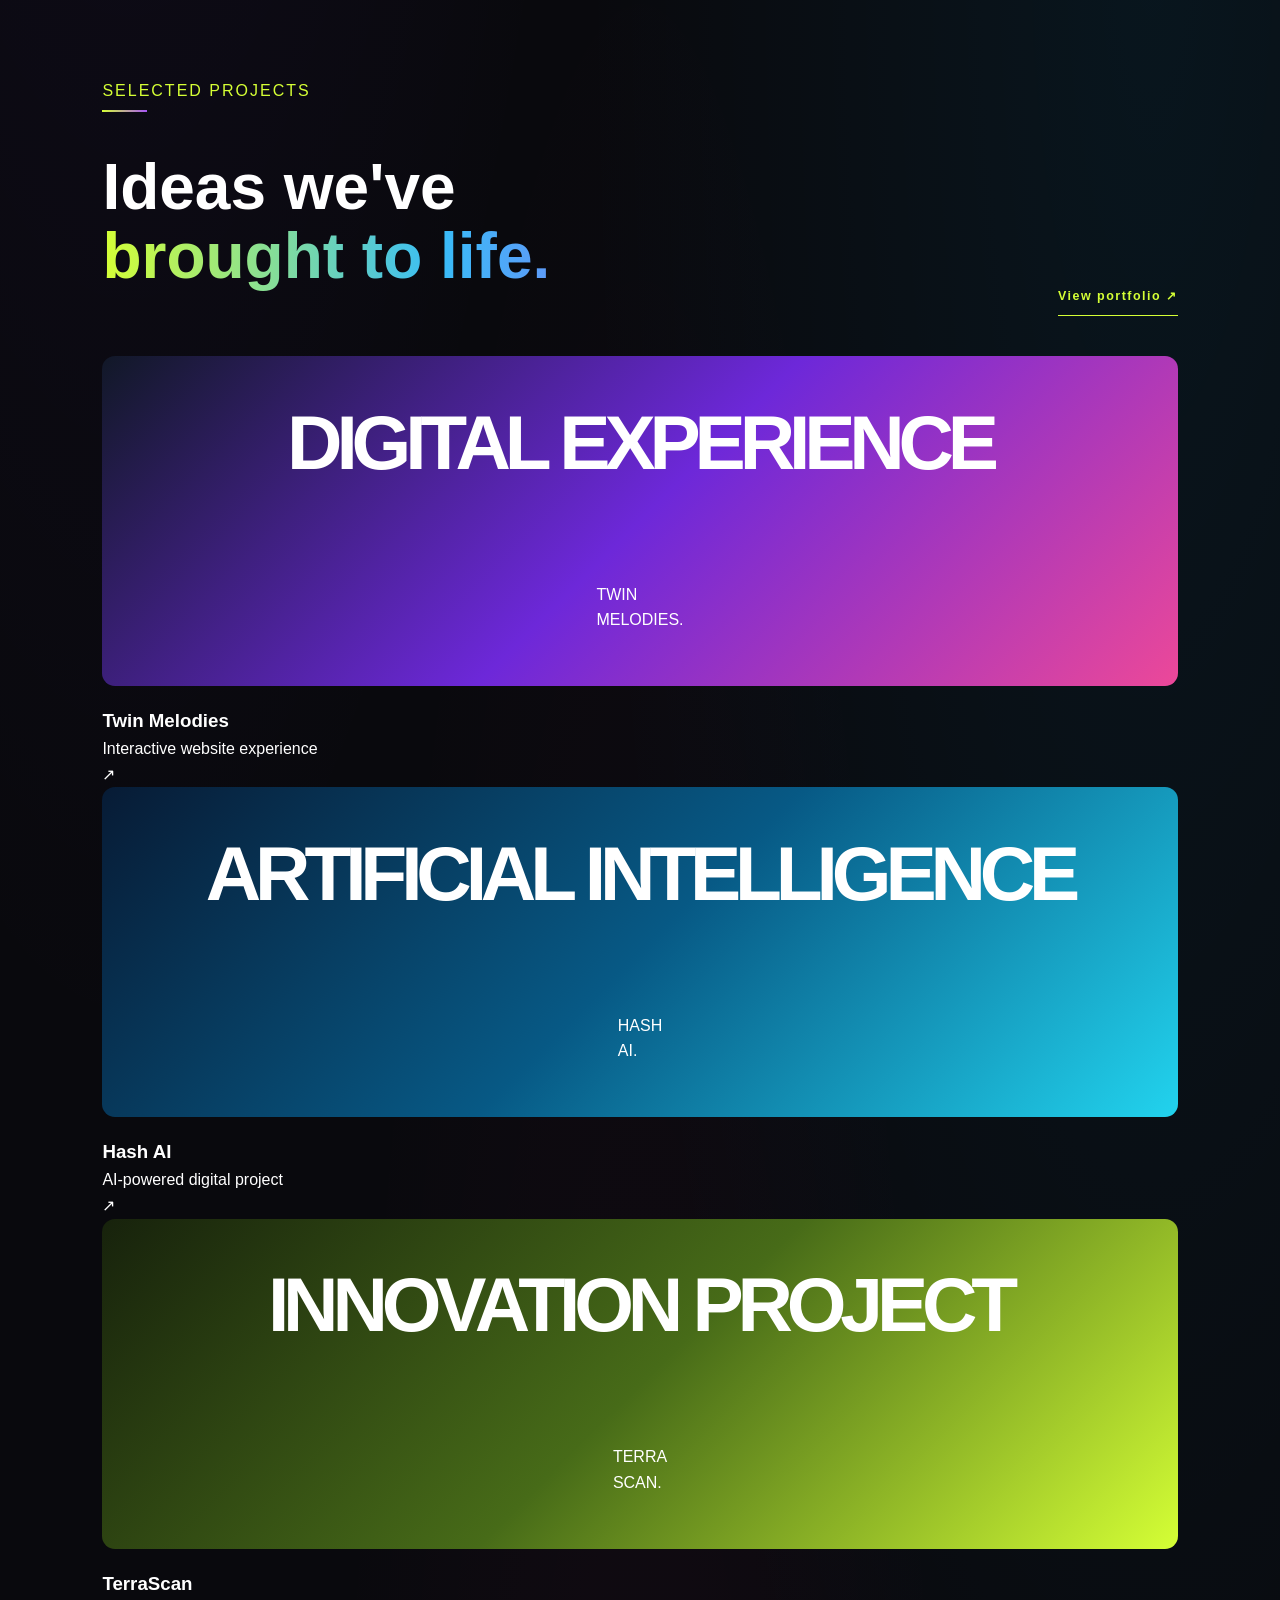
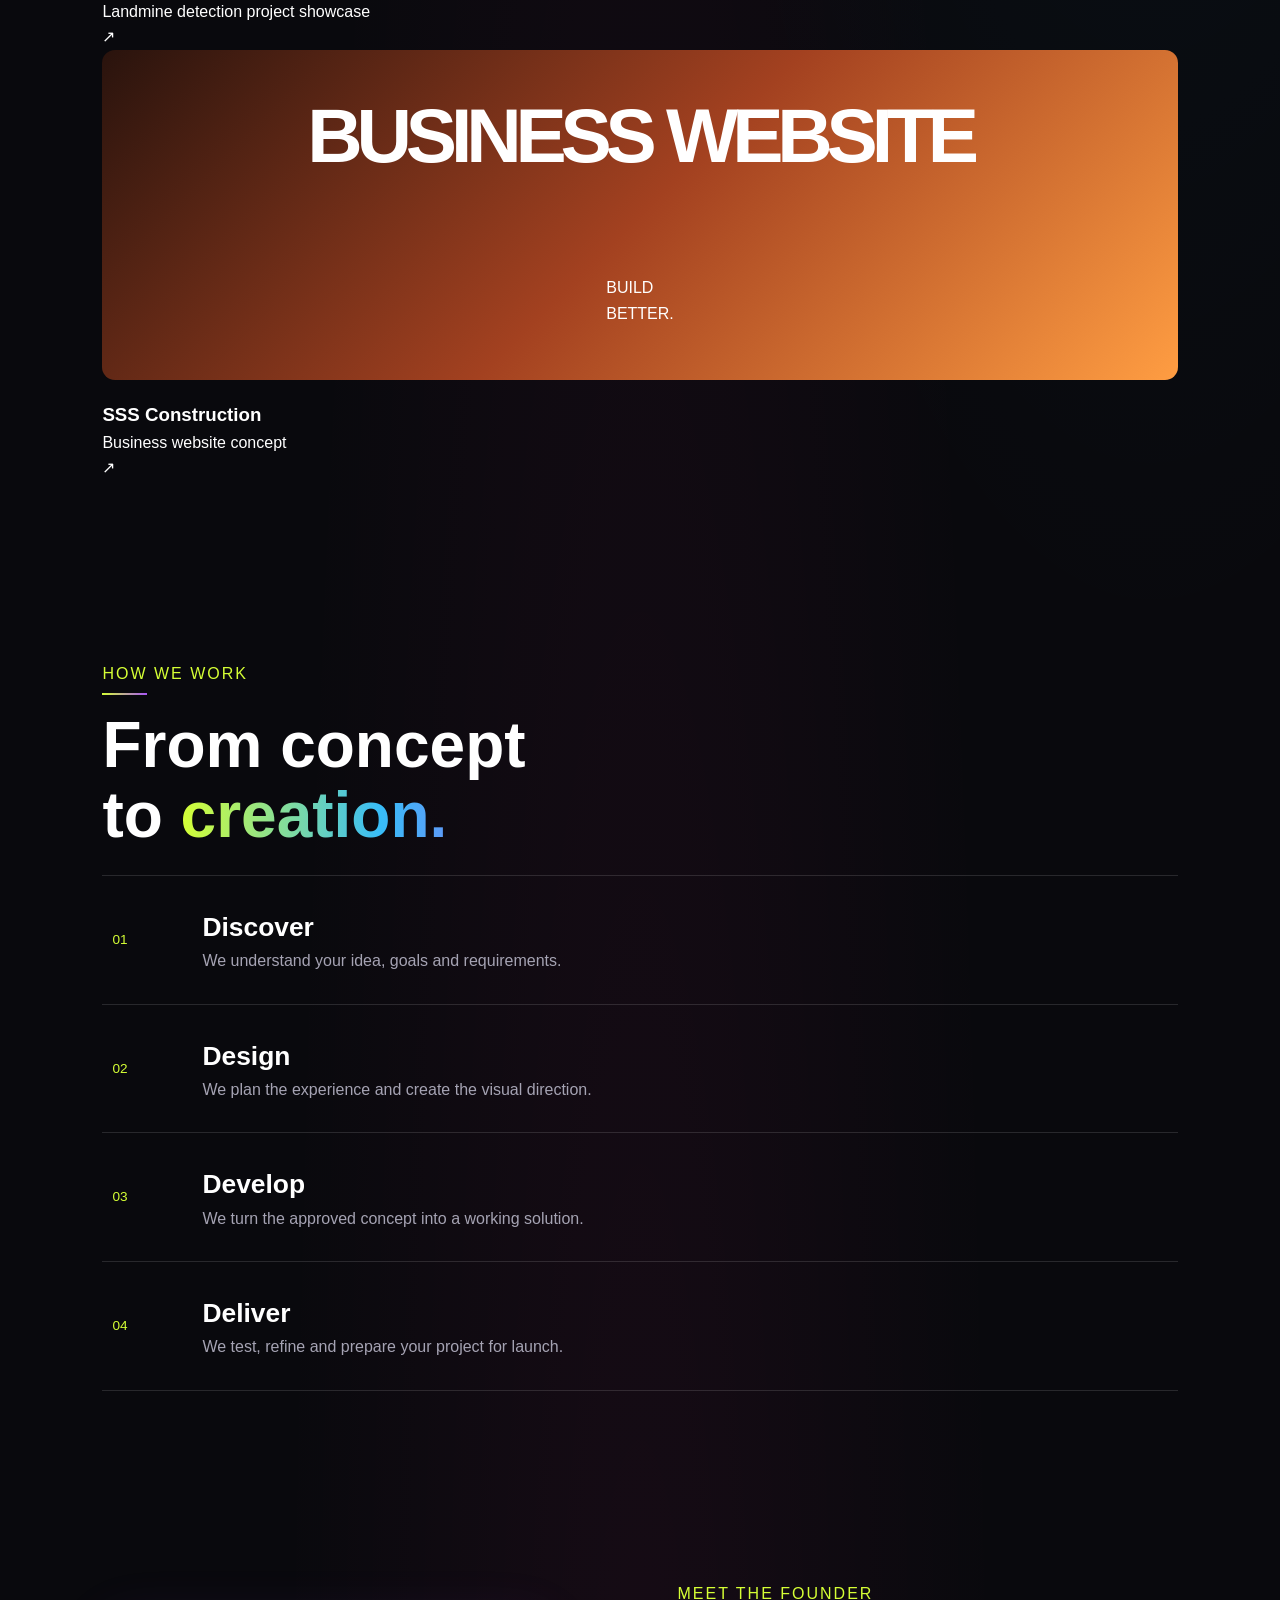
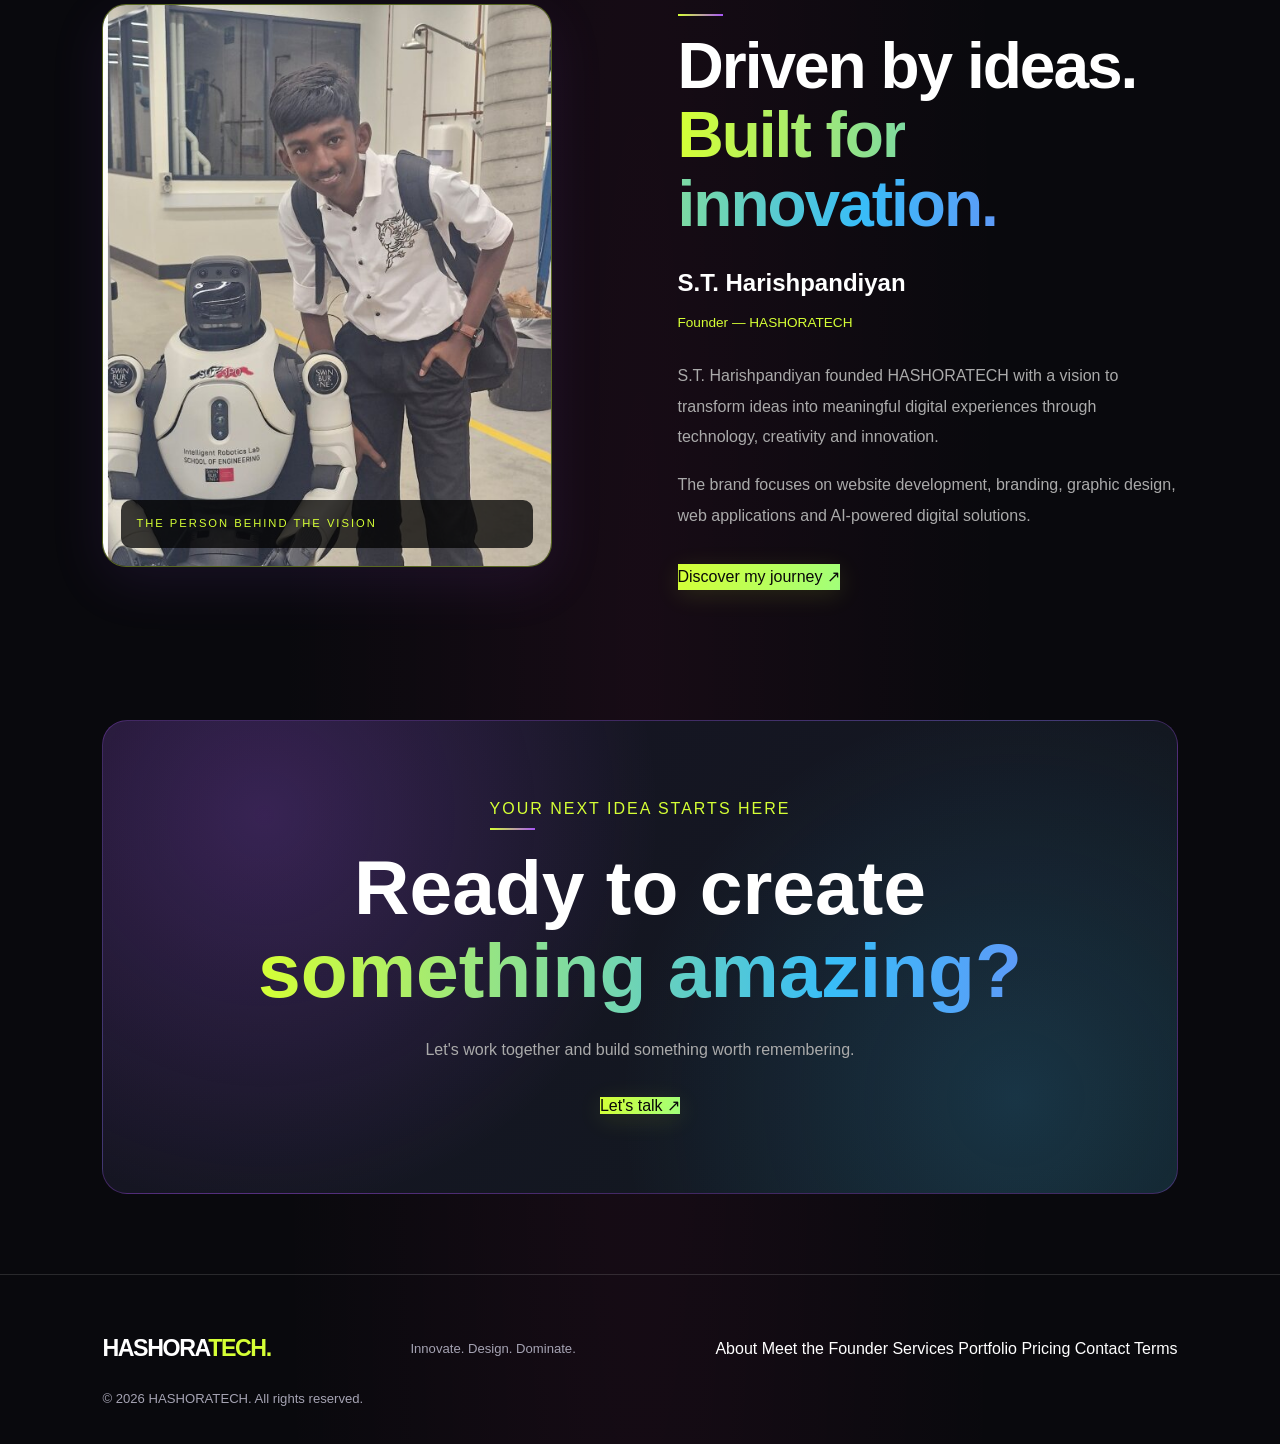
==== commit b0369520: "Update index.html" ====
--- a/index.html
+++ b/index.html
@@ -5,48 +5,74 @@
   <meta charset="UTF-8">
   <meta name="viewport" content="width=device-width, initial-scale=1.0">
 
-  <!-- GOOGLE SEO -->
-  <title>HASHORATECH | Website Development, Branding & Digital Design</title>
-  <meta name="description" content="HASHORATECH creates modern websites, creative logos, branding, graphic designs, AI-powered solutions and web applications. Innovate. Design. Dominate.">
-  <meta name="keywords" content="HASHORATECH, website development, logo design, branding, graphic design, AI websites, web applications, digital agency">
-  <meta name="author" content="S.T.Harishpandiyan">
+  <!-- SEO TITLE AND DESCRIPTION -->
+  <title>HASHORATECH | Official Website | Innovate. Design. Dominate.</title>
+
+  <meta name="description" content="HASHORATECH is an independent digital technology and creative design brand founded by S.T. Harishpandiyan. Explore website development, logo design, branding, graphic design and AI-powered digital solutions.">
+
+  <meta name="author" content="S.T. Harishpandiyan">
   <meta name="robots" content="index, follow">
+
   <link rel="canonical" href="https://hashoratech.com/">
 
-  <!-- BRANDING -->
+  <!-- BRANDING AND FAVICON -->
   <meta name="theme-color" content="#080811">
-  <link rel="icon" type="image/png" href="hashoratech-logo.png">
-  <link rel="apple-touch-icon" href="hashoratech-logo.png">
-
-  <!-- SOCIAL MEDIA PREVIEW -->
+
+  <link rel="icon" type="image/png" href="/hashoratech-logo.png">
+  <link rel="shortcut icon" href="/hashoratech-logo.png">
+  <link rel="apple-touch-icon" href="/hashoratech-logo.png">
+
+  <!-- OPEN GRAPH -->
   <meta property="og:type" content="website">
-  <meta property="og:title" content="HASHORATECH | Innovate. Design. Dominate.">
-  <meta property="og:description" content="We transform ideas into powerful websites, creative designs and intelligent digital experiences.">
+  <meta property="og:title" content="HASHORATECH | Official Website">
+  <meta property="og:description" content="HASHORATECH is a digital technology and creative design brand founded by S.T. Harishpandiyan.">
   <meta property="og:url" content="https://hashoratech.com/">
   <meta property="og:site_name" content="HASHORATECH">
   <meta property="og:image" content="https://hashoratech.com/hashoratech-logo.png">
 
+  <!-- TWITTER -->
   <meta name="twitter:card" content="summary_large_image">
-  <meta name="twitter:title" content="HASHORATECH | Digital Innovation">
-  <meta name="twitter:description" content="Modern websites, creative branding and intelligent digital solutions.">
+  <meta name="twitter:title" content="HASHORATECH | Official Website">
+  <meta name="twitter:description" content="Website development, creative branding, graphic design and AI-powered digital solutions.">
   <meta name="twitter:image" content="https://hashoratech.com/hashoratech-logo.png">
 
-  <!-- STRUCTURED DATA -->
+  <!-- ORGANIZATION STRUCTURED DATA -->
   <script type="application/ld+json">
   {
     "@context": "https://schema.org",
     "@type": "Organization",
+    "@id": "https://hashoratech.com/#organization",
     "name": "HASHORATECH",
     "url": "https://hashoratech.com/",
-    "logo": "https://hashoratech.com/hashoratech-logo.png",
-    "description": "Website development, logo and branding, graphic design, AI solutions and web applications.",
+    "logo": {
+      "@type": "ImageObject",
+      "url": "https://hashoratech.com/hashoratech-logo.png"
+    },
+    "description": "HASHORATECH is an independent digital technology and creative design brand specializing in website development, logo design, branding, graphic design, web applications and AI-powered digital solutions.",
     "founder": {
       "@type": "Person",
-      "name": "S.T.Harishpandiyan"
+      "@id": "https://hashoratech.com/founder.html#person",
+      "name": "S.T. Harishpandiyan",
+      "url": "https://hashoratech.com/founder.html"
     }
   }
   </script>
 
+  <!-- WEBSITE STRUCTURED DATA -->
+  <script type="application/ld+json">
+  {
+    "@context": "https://schema.org",
+    "@type": "WebSite",
+    "@id": "https://hashoratech.com/#website",
+    "name": "HASHORATECH",
+    "url": "https://hashoratech.com/",
+    "publisher": {
+      "@id": "https://hashoratech.com/#organization"
+    },
+    "inLanguage": "en"
+  }
+  </script>
+
   <link rel="stylesheet" href="style.css">
 </head>
 
@@ -54,10 +80,15 @@
 
 <!-- NAVIGATION -->
 <header class="site-header">
-  <a href="index.html" class="logo">HASHORA<span>TECH.</span></a>
+
+  <a href="index.html" class="logo">
+    HASHORA<span>TECH.</span>
+  </a>
 
   <button class="menu-toggle" id="menuToggle" aria-label="Toggle navigation">
-    <span></span><span></span><span></span>
+    <span></span>
+    <span></span>
+    <span></span>
   </button>
 
   <nav class="site-nav" id="siteNav">
@@ -69,22 +100,26 @@
     <a href="pricing.html">Pricing</a>
     <a href="contact.html">Contact</a>
   </nav>
+
 </header>
 
 <main>
 
-<!-- HERO SECTION -->
+<!-- HERO -->
 <section class="home-hero">
+
   <div class="hero-logo-container">
     <img
       src="hashoratech-logo.png"
-      alt="HASHORATECH logo"
+      alt="HASHORATECH official logo"
       class="hero-brand-logo"
       fetchpriority="high"
     >
   </div>
 
-  <div class="section-tag">CREATIVE DIGITAL AGENCY</div>
+  <div class="section-tag">
+    INDEPENDENT DIGITAL TECHNOLOGY & CREATIVE DESIGN BRAND
+  </div>
 
   <h1 class="interactive-heading">
     We create<br>
@@ -107,10 +142,12 @@
   </div>
 
   <div class="hero-glow"></div>
+
 </section>
 
 <!-- INTRODUCTION -->
 <section class="home-intro reveal">
+
   <div class="section-tag">WELCOME TO HASHORATECH</div>
 
   <h2>
@@ -119,12 +156,14 @@
   </h2>
 
   <p>
-    HASHORATECH is a creative technology initiative focused on
-    building modern digital experiences. From beautiful websites
-    to powerful web applications, we turn ideas into reality.
+    HASHORATECH is an independent digital technology and creative
+    design brand founded by S.T. Harishpandiyan. It focuses on
+    building modern digital experiences through website development,
+    branding, graphic design and AI-powered solutions.
   </p>
 
   <a href="about.html" class="text-link">Discover our story ↗</a>
+
 </section>
 
 <!-- STATISTICS -->
@@ -208,6 +247,7 @@
     </a>
 
   </div>
+
 </section>
 
 <!-- PROJECTS -->
@@ -287,6 +327,7 @@
     </article>
 
   </div>
+
 </section>
 
 <!-- PROCESS -->
@@ -331,21 +372,24 @@
     </div>
 
   </div>
+
 </section>
 
 <!-- FOUNDER -->
 <section class="home-founder-section reveal">
 
   <div class="home-founder-image">
+
     <img
       src="founder.jpg"
-      alt="S.T. Harishpandiyan, Founder of HASHORATECH"
+      alt="S.T. Harishpandiyan, founder of HASHORATECH"
       loading="lazy"
     >
 
     <div class="founder-image-label">
       THE PERSON BEHIND THE VISION
     </div>
+
   </div>
 
   <div class="home-founder-content">
@@ -357,21 +401,21 @@
       <span>Built for innovation.</span>
     </h2>
 
-    <h3>S.T.Harishpandiyan</h3>
+    <h3>S.T. Harishpandiyan</h3>
 
     <p class="home-founder-role">
-      Founder & Creator — HASHORATECH
+      Founder — HASHORATECH
     </p>
 
     <p>
-      Driven by a passion for technology, creativity and innovation,
-      Harishpandiyan started HASHORATECH with a vision to transform
-      ideas into meaningful digital experiences.
+      S.T. Harishpandiyan founded HASHORATECH with a vision to
+      transform ideas into meaningful digital experiences through
+      technology, creativity and innovation.
     </p>
 
     <p>
-      From website development and branding to AI-powered solutions,
-      the mission is to create digital experiences that make a difference.
+      The brand focuses on website development, branding, graphic
+      design, web applications and AI-powered digital solutions.
     </p>
 
     <a href="founder.html" class="primary-btn">
@@ -379,6 +423,7 @@
     </a>
 
   </div>
+
 </section>
 
 <!-- FINAL CTA -->
@@ -391,7 +436,9 @@
     <span>something amazing?</span>
   </h2>
 
-  <p>Let's work together and build something worth remembering.</p>
+  <p>
+    Let's work together and build something worth remembering.
+  </p>
 
   <a href="contact.html" class="primary-btn">Let's talk ↗</a>
 
@@ -402,7 +449,9 @@
 <!-- FOOTER -->
 <footer class="site-footer">
 
-  <a href="index.html" class="logo">HASHORA<span>TECH.</span></a>
+  <a href="index.html" class="logo">
+    HASHORA<span>TECH.</span>
+  </a>
 
   <p>Innovate. Design. Dominate.</p>
 
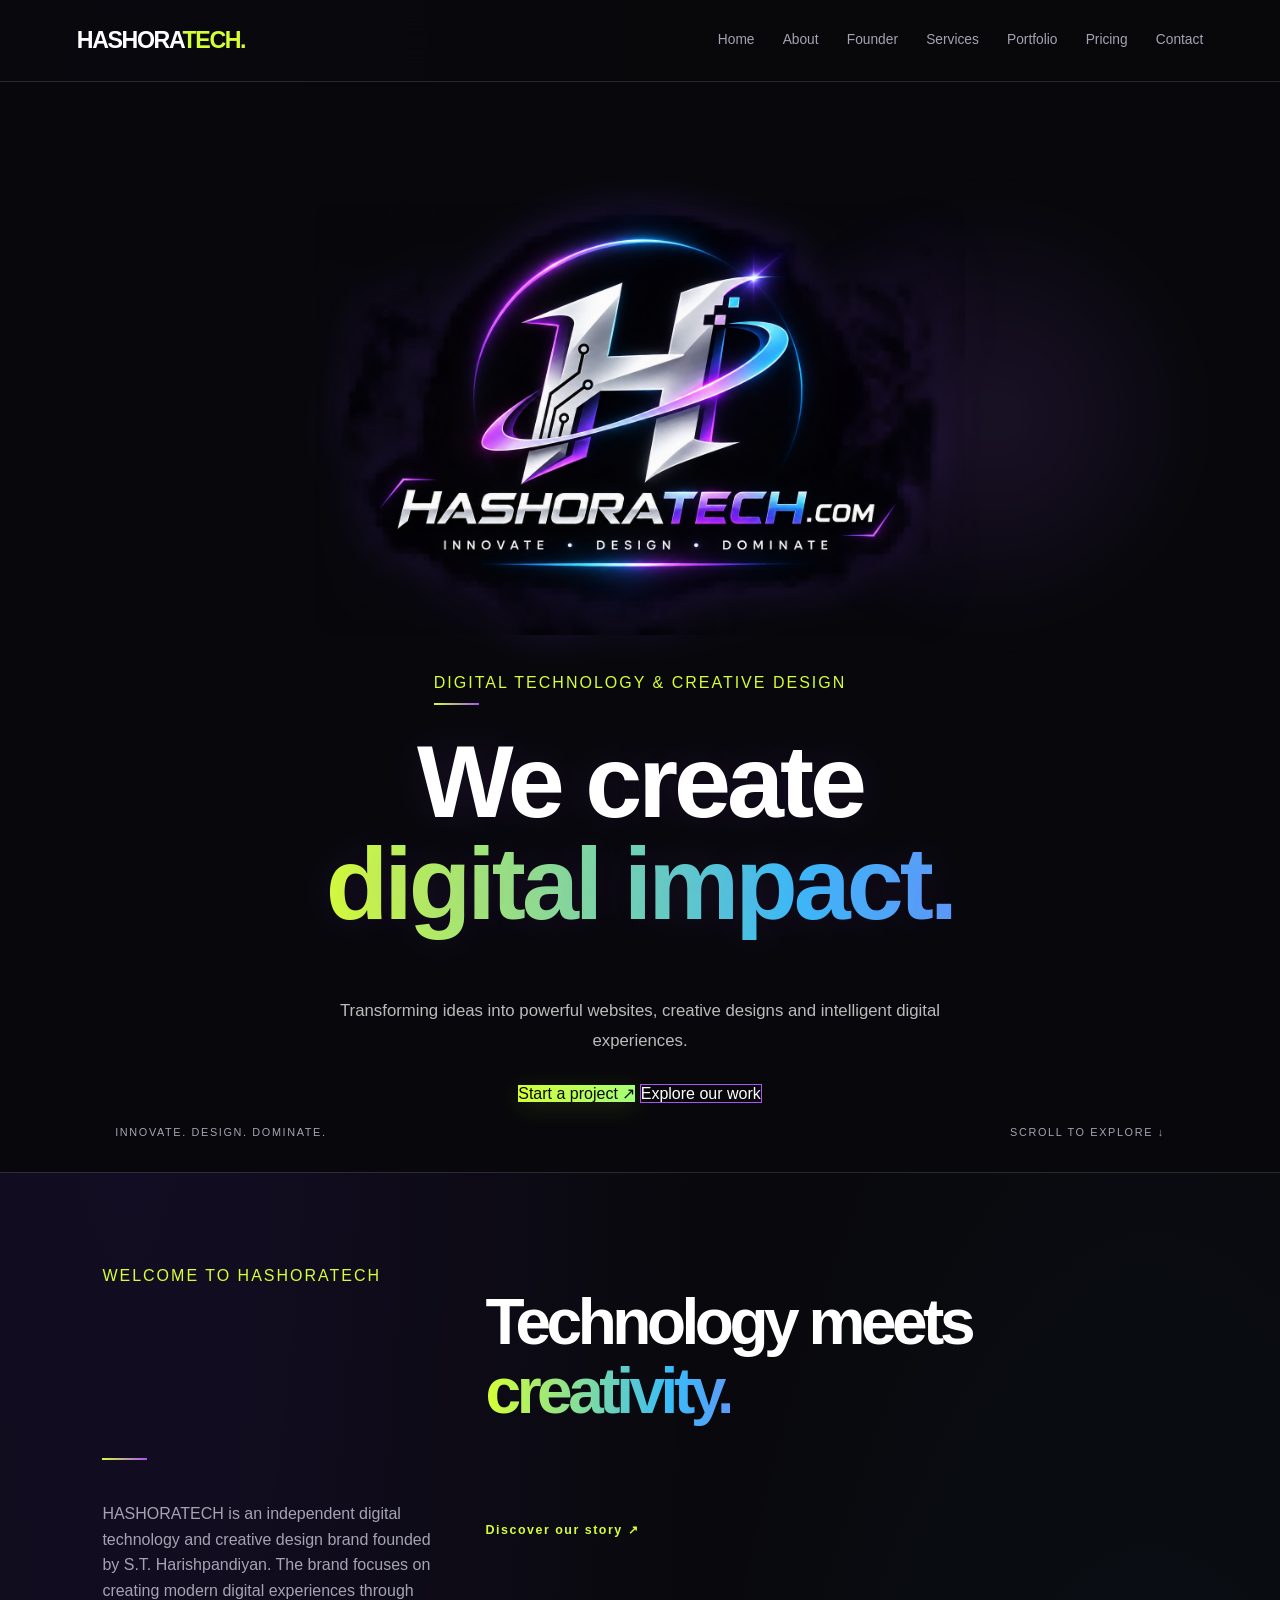
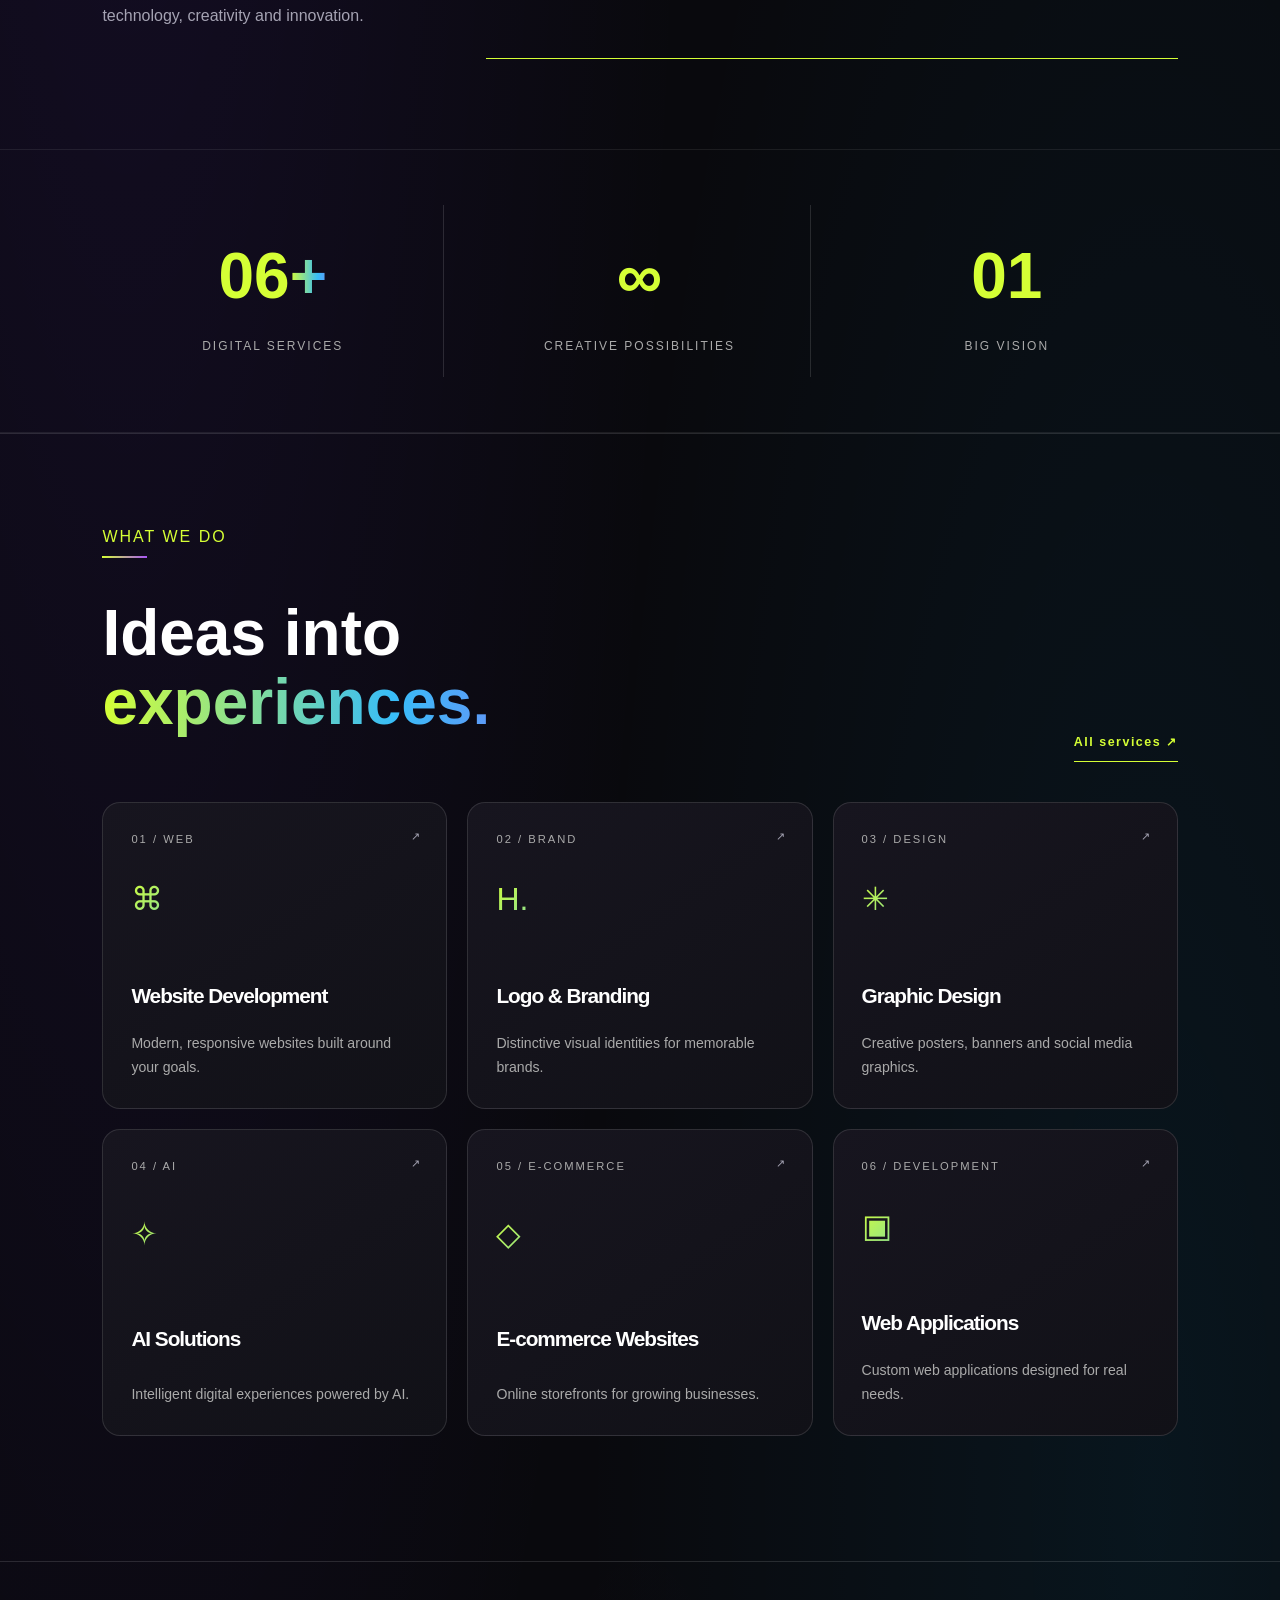
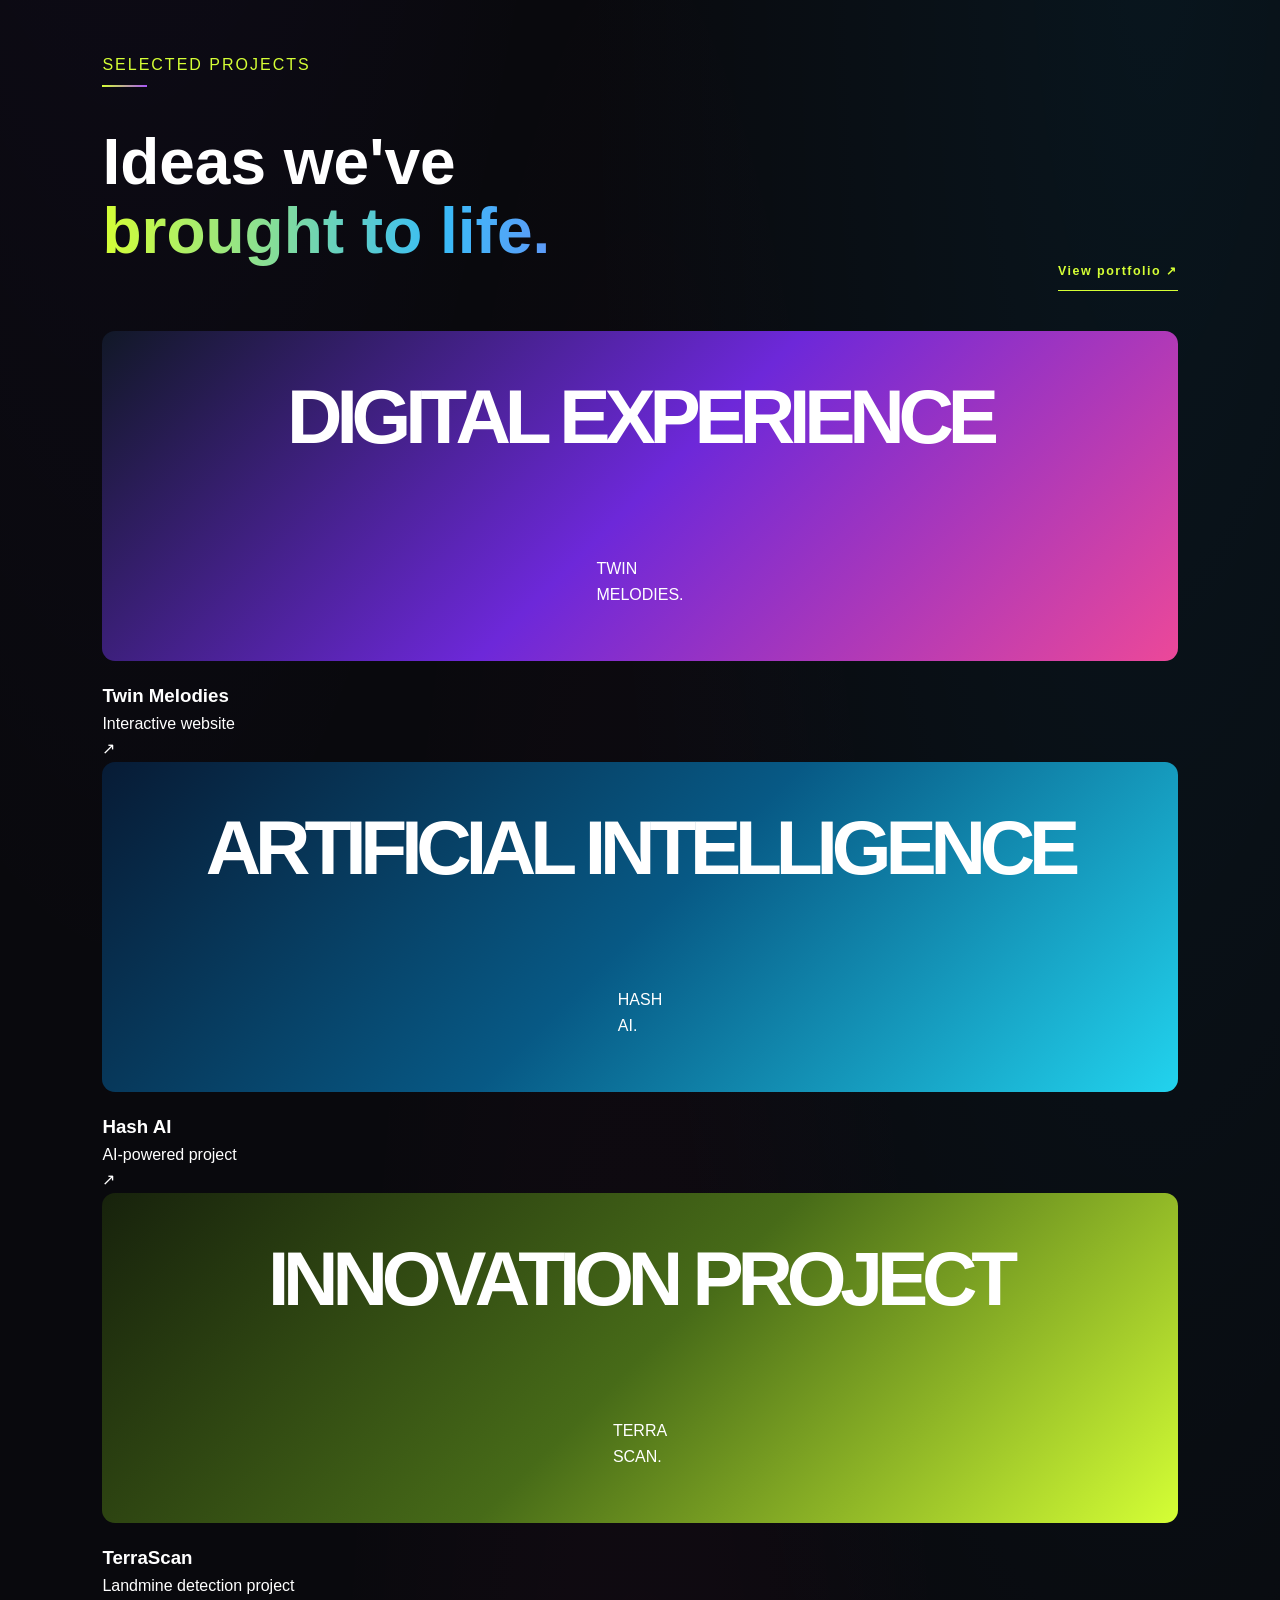
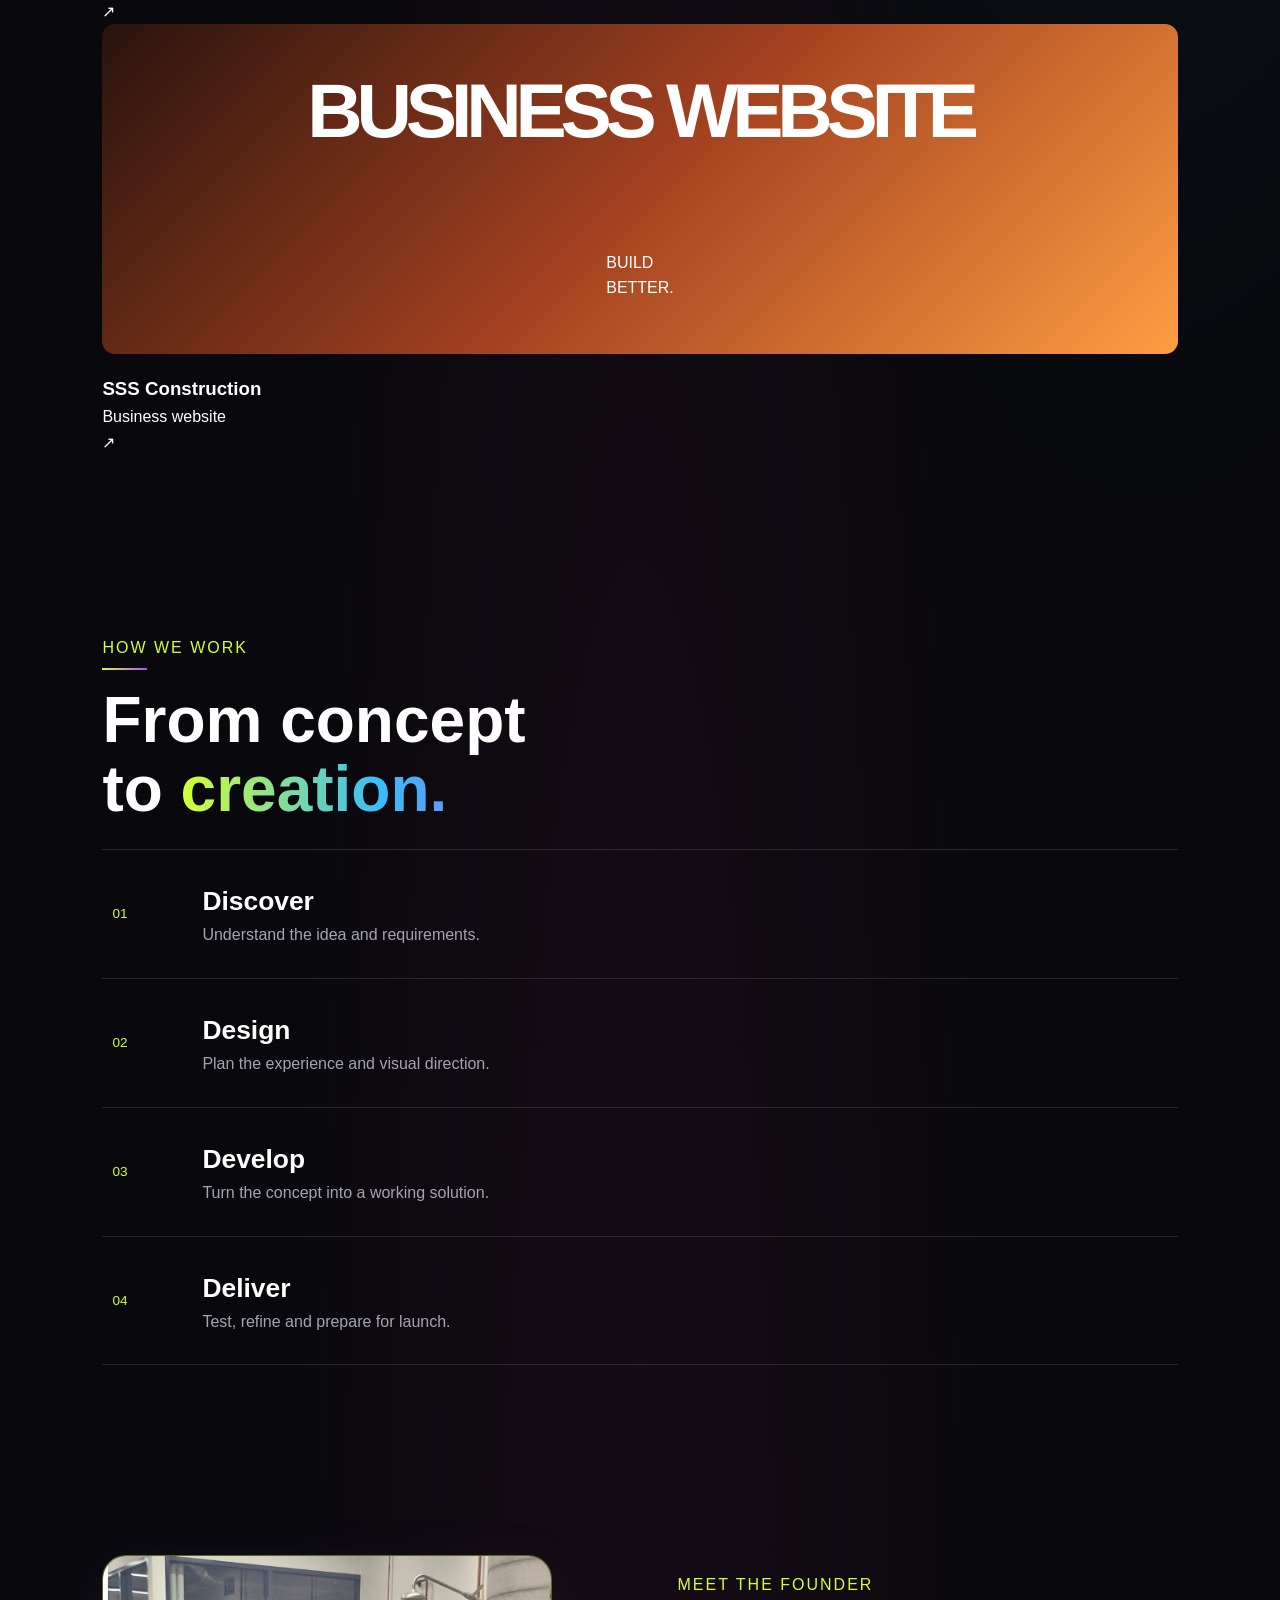
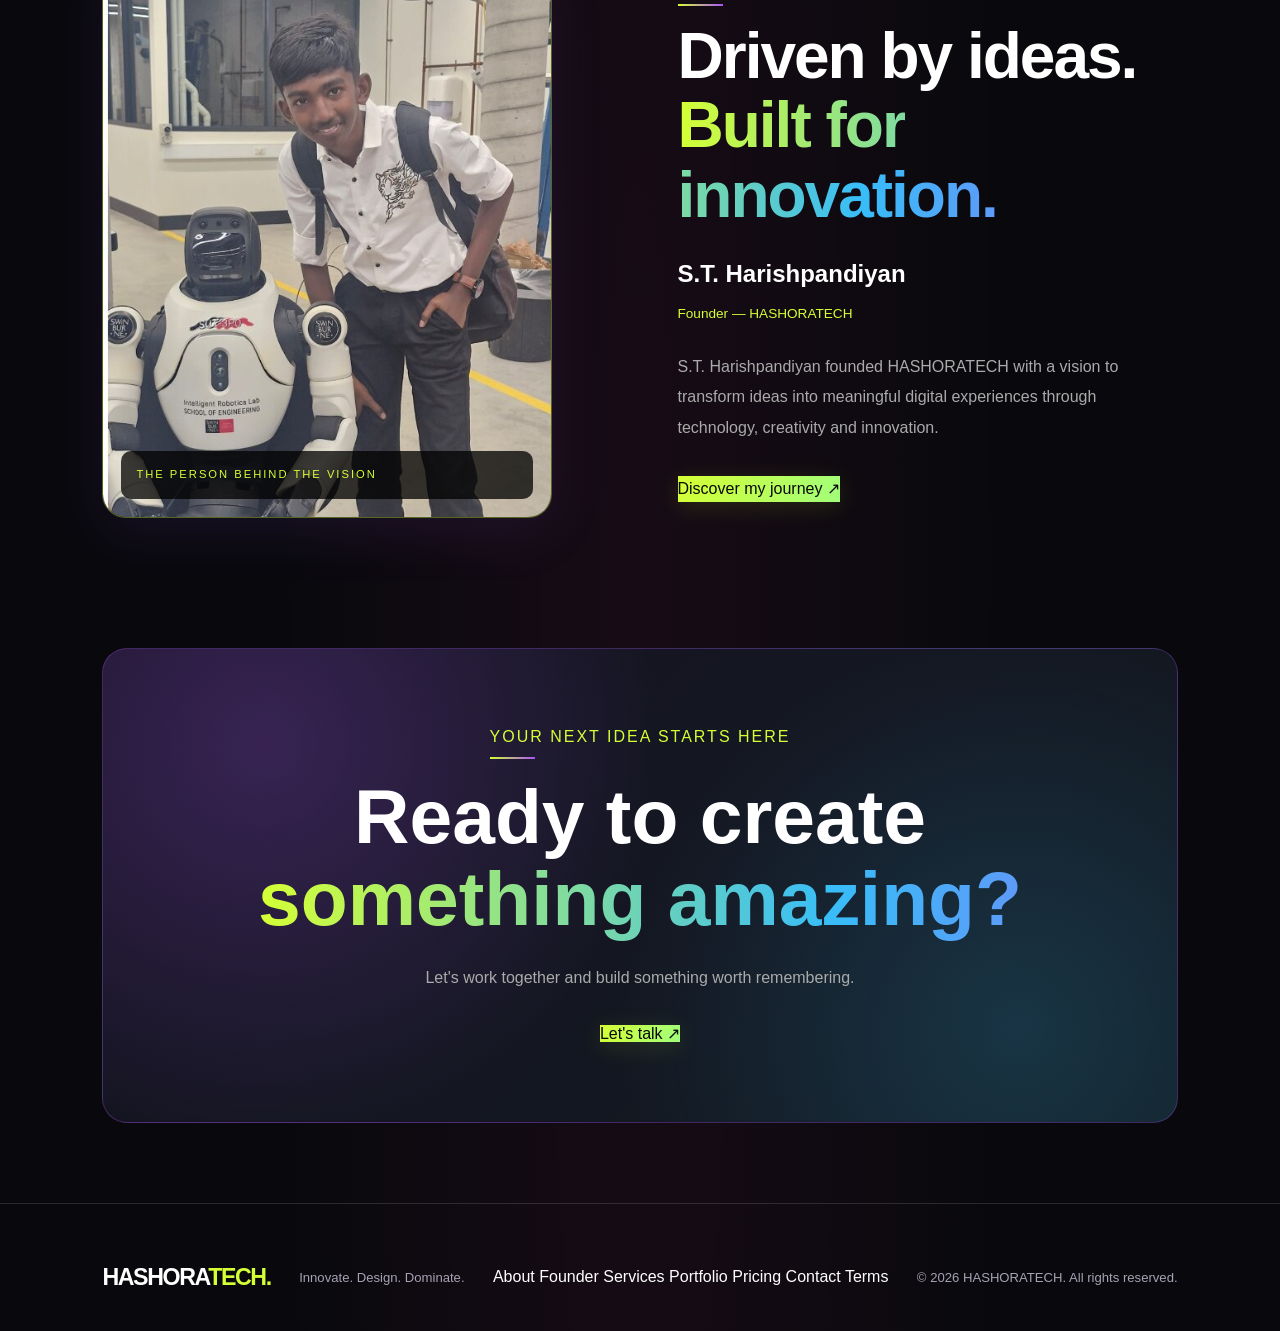
==== commit 0a5ec8da: "Update index.html" ====
--- a/index.html
+++ b/index.html
@@ -5,38 +5,35 @@
   <meta charset="UTF-8">
   <meta name="viewport" content="width=device-width, initial-scale=1.0">
 
-  <!-- SEO TITLE AND DESCRIPTION -->
-  <title>HASHORATECH | Official Website | Innovate. Design. Dominate.</title>
-
-  <meta name="description" content="HASHORATECH is an independent digital technology and creative design brand founded by S.T. Harishpandiyan. Explore website development, logo design, branding, graphic design and AI-powered digital solutions.">
+  <title>HASHORATECH | Innovate. Design. Dominate.</title>
+
+  <meta name="description" content="HASHORATECH is an independent digital technology and creative design brand founded by S.T. Harishpandiyan. Discover website development, branding, graphic design and AI-powered digital solutions.">
 
   <meta name="author" content="S.T. Harishpandiyan">
   <meta name="robots" content="index, follow">
+  <meta name="theme-color" content="#080811">
 
   <link rel="canonical" href="https://hashoratech.com/">
 
-  <!-- BRANDING AND FAVICON -->
-  <meta name="theme-color" content="#080811">
-
-  <link rel="icon" type="image/png" href="/hashoratech-logo.png">
-  <link rel="shortcut icon" href="/hashoratech-logo.png">
-  <link rel="apple-touch-icon" href="/hashoratech-logo.png">
-
-  <!-- OPEN GRAPH -->
+  <!-- FAVICON -->
+  <link rel="icon" type="image/png" sizes="48x48" href="/favicon.png">
+  <link rel="icon" type="image/png" sizes="192x192" href="/favicon.png">
+  <link rel="apple-touch-icon" href="/favicon.png">
+
+  <!-- SOCIAL SHARING -->
   <meta property="og:type" content="website">
+  <meta property="og:site_name" content="HASHORATECH">
   <meta property="og:title" content="HASHORATECH | Official Website">
-  <meta property="og:description" content="HASHORATECH is a digital technology and creative design brand founded by S.T. Harishpandiyan.">
+  <meta property="og:description" content="Digital technology, creative design and AI-powered solutions. Founded by S.T. Harishpandiyan.">
   <meta property="og:url" content="https://hashoratech.com/">
-  <meta property="og:site_name" content="HASHORATECH">
   <meta property="og:image" content="https://hashoratech.com/hashoratech-logo.png">
 
-  <!-- TWITTER -->
   <meta name="twitter:card" content="summary_large_image">
-  <meta name="twitter:title" content="HASHORATECH | Official Website">
-  <meta name="twitter:description" content="Website development, creative branding, graphic design and AI-powered digital solutions.">
+  <meta name="twitter:title" content="HASHORATECH">
+  <meta name="twitter:description" content="Innovate. Design. Dominate.">
   <meta name="twitter:image" content="https://hashoratech.com/hashoratech-logo.png">
 
-  <!-- ORGANIZATION STRUCTURED DATA -->
+  <!-- ORGANIZATION IDENTITY -->
   <script type="application/ld+json">
   {
     "@context": "https://schema.org",
@@ -44,11 +41,8 @@
     "@id": "https://hashoratech.com/#organization",
     "name": "HASHORATECH",
     "url": "https://hashoratech.com/",
-    "logo": {
-      "@type": "ImageObject",
-      "url": "https://hashoratech.com/hashoratech-logo.png"
-    },
-    "description": "HASHORATECH is an independent digital technology and creative design brand specializing in website development, logo design, branding, graphic design, web applications and AI-powered digital solutions.",
+    "logo": "https://hashoratech.com/hashoratech-logo.png",
+    "description": "HASHORATECH is an independent digital technology and creative design brand specializing in website development, branding, graphic design, web applications and AI-powered digital solutions.",
     "founder": {
       "@type": "Person",
       "@id": "https://hashoratech.com/founder.html#person",
@@ -58,7 +52,7 @@
   }
   </script>
 
-  <!-- WEBSITE STRUCTURED DATA -->
+  <!-- WEBSITE IDENTITY -->
   <script type="application/ld+json">
   {
     "@context": "https://schema.org",
@@ -78,21 +72,15 @@
 
 <body>
 
-<!-- NAVIGATION -->
 <header class="site-header">
-
-  <a href="index.html" class="logo">
-    HASHORA<span>TECH.</span>
-  </a>
+  <a href="index.html" class="logo">HASHORA<span>TECH.</span></a>
 
   <button class="menu-toggle" id="menuToggle" aria-label="Toggle navigation">
-    <span></span>
-    <span></span>
-    <span></span>
+    <span></span><span></span><span></span>
   </button>
 
   <nav class="site-nav" id="siteNav">
-    <a href="index.html" class="active">Home</a>
+    <a href="index.html">Home</a>
     <a href="about.html">About</a>
     <a href="founder.html">Founder</a>
     <a href="service.html">Services</a>
@@ -100,364 +88,263 @@
     <a href="pricing.html">Pricing</a>
     <a href="contact.html">Contact</a>
   </nav>
-
 </header>
 
 <main>
 
-<!-- HERO -->
-<section class="home-hero">
-
-  <div class="hero-logo-container">
-    <img
-      src="hashoratech-logo.png"
-      alt="HASHORATECH official logo"
-      class="hero-brand-logo"
-      fetchpriority="high"
-    >
-  </div>
-
-  <div class="section-tag">
-    INDEPENDENT DIGITAL TECHNOLOGY & CREATIVE DESIGN BRAND
-  </div>
-
-  <h1 class="interactive-heading">
-    We create<br>
-    <span>digital impact.</span>
-  </h1>
-
-  <p>
-    We transform ideas into powerful websites, creative designs
-    and intelligent digital experiences.
-  </p>
-
-  <div class="hero-actions">
-    <a href="contact.html" class="primary-btn">Start a project ↗</a>
-    <a href="portfolio.html" class="secondary-btn">Explore our work</a>
-  </div>
-
-  <div class="hero-bottom">
-    <span>INNOVATE. DESIGN. DOMINATE.</span>
-    <span>SCROLL TO EXPLORE ↓</span>
-  </div>
-
-  <div class="hero-glow"></div>
-
-</section>
-
-<!-- INTRODUCTION -->
-<section class="home-intro reveal">
-
-  <div class="section-tag">WELCOME TO HASHORATECH</div>
-
-  <h2>
-    Technology meets<br>
-    <span>creativity.</span>
-  </h2>
-
-  <p>
-    HASHORATECH is an independent digital technology and creative
-    design brand founded by S.T. Harishpandiyan. It focuses on
-    building modern digital experiences through website development,
-    branding, graphic design and AI-powered solutions.
-  </p>
-
-  <a href="about.html" class="text-link">Discover our story ↗</a>
-
-</section>
-
-<!-- STATISTICS -->
-<section class="numbers-section reveal">
-
-  <div class="number-item">
-    <h2>06<span>+</span></h2>
-    <p>DIGITAL SERVICES</p>
-  </div>
-
-  <div class="number-item">
-    <h2>∞</h2>
-    <p>CREATIVE POSSIBILITIES</p>
-  </div>
-
-  <div class="number-item">
-    <h2>01</h2>
-    <p>BIG VISION</p>
-  </div>
-
-</section>
-
-<!-- SERVICES -->
-<section class="home-services reveal">
-
-  <div class="section-tag">WHAT WE DO</div>
-
-  <div class="section-heading-row">
-    <h2>Ideas into<br><span>experiences.</span></h2>
-    <a href="service.html" class="text-link">All services ↗</a>
-  </div>
-
-  <div class="home-service-grid">
-
-    <a href="service.html" class="home-service-card">
-      <span>01 / WEB</span>
-      <div class="service-symbol">⌘</div>
-      <h3>Website Development</h3>
-      <p>Modern, responsive websites built around your goals.</p>
-      <span class="card-arrow">↗</span>
-    </a>
-
-    <a href="service.html" class="home-service-card">
-      <span>02 / BRAND</span>
-      <div class="service-symbol">H.</div>
-      <h3>Logo & Branding</h3>
-      <p>Distinctive visual identities that make brands memorable.</p>
-      <span class="card-arrow">↗</span>
-    </a>
-
-    <a href="service.html" class="home-service-card">
-      <span>03 / DESIGN</span>
-      <div class="service-symbol">✳</div>
-      <h3>Graphic Design</h3>
-      <p>Creative posters, banners and social media graphics.</p>
-      <span class="card-arrow">↗</span>
-    </a>
-
-    <a href="service.html" class="home-service-card">
-      <span>04 / AI</span>
-      <div class="service-symbol">✧</div>
-      <h3>AI Solutions</h3>
-      <p>Intelligent digital experiences powered by modern AI.</p>
-      <span class="card-arrow">↗</span>
-    </a>
-
-    <a href="service.html" class="home-service-card">
-      <span>05 / E-COMMERCE</span>
-      <div class="service-symbol">◇</div>
-      <h3>Online Stores</h3>
-      <p>Digital storefronts to help businesses sell online.</p>
-      <span class="card-arrow">↗</span>
-    </a>
-
-    <a href="service.html" class="home-service-card">
-      <span>06 / DEVELOPMENT</span>
-      <div class="service-symbol">▣</div>
-      <h3>Web Applications</h3>
-      <p>Custom web applications designed for real needs.</p>
-      <span class="card-arrow">↗</span>
-    </a>
-
-  </div>
-
-</section>
-
-<!-- PROJECTS -->
-<section class="home-projects reveal">
-
-  <div class="section-tag">SELECTED PROJECTS</div>
-
-  <div class="section-heading-row">
-    <h2>Ideas we've<br><span>brought to life.</span></h2>
-    <a href="portfolio.html" class="text-link">View portfolio ↗</a>
-  </div>
-
-  <div class="project-grid">
-
-    <article class="home-project-card">
-      <a href="https://twin-melodies-three.vercel.app/" target="_blank" rel="noopener">
-        <div class="project-art project-art-one">
-          <span class="project-art-label">DIGITAL EXPERIENCE</span>
-          <div class="project-art-title">TWIN<br>MELODIES.</div>
-        </div>
-        <div class="project-caption">
-          <div>
-            <h3>Twin Melodies</h3>
-            <p>Interactive website experience</p>
-          </div>
-          <span>↗</span>
-        </div>
-      </a>
-    </article>
-
-    <article class="home-project-card">
-      <a href="https://hashai.lovable.app" target="_blank" rel="noopener">
-        <div class="project-art project-art-two">
-          <span class="project-art-label">ARTIFICIAL INTELLIGENCE</span>
-          <div class="project-art-title">HASH<br>AI.</div>
-        </div>
-        <div class="project-caption">
-          <div>
-            <h3>Hash AI</h3>
-            <p>AI-powered digital project</p>
-          </div>
-          <span>↗</span>
-        </div>
-      </a>
-    </article>
-
-    <article class="home-project-card">
-      <a href="https://terrascan1.lovable.app" target="_blank" rel="noopener">
-        <div class="project-art project-art-three">
-          <span class="project-art-label">INNOVATION PROJECT</span>
-          <div class="project-art-title">TERRA<br>SCAN.</div>
-        </div>
-        <div class="project-caption">
-          <div>
-            <h3>TerraScan</h3>
-            <p>Landmine detection project showcase</p>
-          </div>
-          <span>↗</span>
-        </div>
-      </a>
-    </article>
-
-    <article class="home-project-card">
-      <a href="https://sssconstruction.lovable.app" target="_blank" rel="noopener">
-        <div class="project-art project-art-four">
-          <span class="project-art-label">BUSINESS WEBSITE</span>
-          <div class="project-art-title">BUILD<br>BETTER.</div>
-        </div>
-        <div class="project-caption">
-          <div>
-            <h3>SSS Construction</h3>
-            <p>Business website concept</p>
-          </div>
-          <span>↗</span>
-        </div>
-      </a>
-    </article>
-
-  </div>
-
-</section>
-
-<!-- PROCESS -->
-<section class="home-process reveal">
-
-  <div class="section-tag">HOW WE WORK</div>
-
-  <h2>From concept<br>to <span>creation.</span></h2>
-
-  <div class="process-list">
-
-    <div class="process-item">
-      <span>01</span>
-      <div>
-        <h3>Discover</h3>
-        <p>We understand your idea, goals and requirements.</p>
+  <section class="home-hero">
+    <div class="hero-logo-container">
+      <img src="hashoratech-logo.png"
+           alt="HASHORATECH official logo"
+           class="hero-brand-logo">
+    </div>
+
+    <div class="section-tag">DIGITAL TECHNOLOGY & CREATIVE DESIGN</div>
+
+    <h1 class="interactive-heading">
+      We create<br><span>digital impact.</span>
+    </h1>
+
+    <p>
+      Transforming ideas into powerful websites, creative designs
+      and intelligent digital experiences.
+    </p>
+
+    <div class="hero-actions">
+      <a href="contact.html" class="primary-btn">Start a project ↗</a>
+      <a href="portfolio.html" class="secondary-btn">Explore our work</a>
+    </div>
+
+    <div class="hero-bottom">
+      <span>INNOVATE. DESIGN. DOMINATE.</span>
+      <span>SCROLL TO EXPLORE ↓</span>
+    </div>
+
+    <div class="hero-glow"></div>
+  </section>
+
+  <section class="home-intro reveal">
+    <div class="section-tag">WELCOME TO HASHORATECH</div>
+    <h2>Technology meets<br><span>creativity.</span></h2>
+
+    <p>
+      HASHORATECH is an independent digital technology and creative
+      design brand founded by S.T. Harishpandiyan. The brand focuses
+      on creating modern digital experiences through technology,
+      creativity and innovation.
+    </p>
+
+    <a href="about.html" class="text-link">Discover our story ↗</a>
+  </section>
+
+  <section class="numbers-section reveal">
+    <div class="number-item">
+      <h2>06<span>+</span></h2>
+      <p>DIGITAL SERVICES</p>
+    </div>
+    <div class="number-item">
+      <h2>∞</h2>
+      <p>CREATIVE POSSIBILITIES</p>
+    </div>
+    <div class="number-item">
+      <h2>01</h2>
+      <p>BIG VISION</p>
+    </div>
+  </section>
+
+  <section class="home-services reveal">
+    <div class="section-tag">WHAT WE DO</div>
+
+    <div class="section-heading-row">
+      <h2>Ideas into<br><span>experiences.</span></h2>
+      <a href="service.html" class="text-link">All services ↗</a>
+    </div>
+
+    <div class="home-service-grid">
+      <a href="service.html" class="home-service-card">
+        <span>01 / WEB</span>
+        <div class="service-symbol">⌘</div>
+        <h3>Website Development</h3>
+        <p>Modern, responsive websites built around your goals.</p>
+        <span class="card-arrow">↗</span>
+      </a>
+
+      <a href="service.html" class="home-service-card">
+        <span>02 / BRAND</span>
+        <div class="service-symbol">H.</div>
+        <h3>Logo & Branding</h3>
+        <p>Distinctive visual identities for memorable brands.</p>
+        <span class="card-arrow">↗</span>
+      </a>
+
+      <a href="service.html" class="home-service-card">
+        <span>03 / DESIGN</span>
+        <div class="service-symbol">✳</div>
+        <h3>Graphic Design</h3>
+        <p>Creative posters, banners and social media graphics.</p>
+        <span class="card-arrow">↗</span>
+      </a>
+
+      <a href="service.html" class="home-service-card">
+        <span>04 / AI</span>
+        <div class="service-symbol">✧</div>
+        <h3>AI Solutions</h3>
+        <p>Intelligent digital experiences powered by AI.</p>
+        <span class="card-arrow">↗</span>
+      </a>
+
+      <a href="service.html" class="home-service-card">
+        <span>05 / E-COMMERCE</span>
+        <div class="service-symbol">◇</div>
+        <h3>E-commerce Websites</h3>
+        <p>Online storefronts for growing businesses.</p>
+        <span class="card-arrow">↗</span>
+      </a>
+
+      <a href="service.html" class="home-service-card">
+        <span>06 / DEVELOPMENT</span>
+        <div class="service-symbol">▣</div>
+        <h3>Web Applications</h3>
+        <p>Custom web applications designed for real needs.</p>
+        <span class="card-arrow">↗</span>
+      </a>
+    </div>
+  </section>
+
+  <section class="home-projects reveal">
+    <div class="section-tag">SELECTED PROJECTS</div>
+
+    <div class="section-heading-row">
+      <h2>Ideas we've<br><span>brought to life.</span></h2>
+      <a href="portfolio.html" class="text-link">View portfolio ↗</a>
+    </div>
+
+    <div class="project-grid">
+      <article class="home-project-card">
+        <a href="https://twin-melodies-three.vercel.app/"
+           target="_blank" rel="noopener">
+          <div class="project-art project-art-one">
+            <span class="project-art-label">DIGITAL EXPERIENCE</span>
+            <div class="project-art-title">TWIN<br>MELODIES.</div>
+          </div>
+          <div class="project-caption">
+            <div><h3>Twin Melodies</h3><p>Interactive website</p></div>
+            <span>↗</span>
+          </div>
+        </a>
+      </article>
+
+      <article class="home-project-card">
+        <a href="https://hashai.lovable.app"
+           target="_blank" rel="noopener">
+          <div class="project-art project-art-two">
+            <span class="project-art-label">ARTIFICIAL INTELLIGENCE</span>
+            <div class="project-art-title">HASH<br>AI.</div>
+          </div>
+          <div class="project-caption">
+            <div><h3>Hash AI</h3><p>AI-powered project</p></div>
+            <span>↗</span>
+          </div>
+        </a>
+      </article>
+
+      <article class="home-project-card">
+        <a href="https://terrascan1.lovable.app"
+           target="_blank" rel="noopener">
+          <div class="project-art project-art-three">
+            <span class="project-art-label">INNOVATION PROJECT</span>
+            <div class="project-art-title">TERRA<br>SCAN.</div>
+          </div>
+          <div class="project-caption">
+            <div><h3>TerraScan</h3><p>Landmine detection project</p></div>
+            <span>↗</span>
+          </div>
+        </a>
+      </article>
+
+      <article class="home-project-card">
+        <a href="https://sssconstruction.lovable.app"
+           target="_blank" rel="noopener">
+          <div class="project-art project-art-four">
+            <span class="project-art-label">BUSINESS WEBSITE</span>
+            <div class="project-art-title">BUILD<br>BETTER.</div>
+          </div>
+          <div class="project-caption">
+            <div><h3>SSS Construction</h3><p>Business website</p></div>
+            <span>↗</span>
+          </div>
+        </a>
+      </article>
+    </div>
+  </section>
+
+  <section class="home-process reveal">
+    <div class="section-tag">HOW WE WORK</div>
+    <h2>From concept<br>to <span>creation.</span></h2>
+
+    <div class="process-list">
+      <div class="process-item">
+        <span>01</span>
+        <div><h3>Discover</h3><p>Understand the idea and requirements.</p></div>
       </div>
-    </div>
-
-    <div class="process-item">
-      <span>02</span>
-      <div>
-        <h3>Design</h3>
-        <p>We plan the experience and create the visual direction.</p>
+      <div class="process-item">
+        <span>02</span>
+        <div><h3>Design</h3><p>Plan the experience and visual direction.</p></div>
       </div>
-    </div>
-
-    <div class="process-item">
-      <span>03</span>
-      <div>
-        <h3>Develop</h3>
-        <p>We turn the approved concept into a working solution.</p>
+      <div class="process-item">
+        <span>03</span>
+        <div><h3>Develop</h3><p>Turn the concept into a working solution.</p></div>
       </div>
-    </div>
-
-    <div class="process-item">
-      <span>04</span>
-      <div>
-        <h3>Deliver</h3>
-        <p>We test, refine and prepare your project for launch.</p>
+      <div class="process-item">
+        <span>04</span>
+        <div><h3>Deliver</h3><p>Test, refine and prepare for launch.</p></div>
       </div>
     </div>
-
-  </div>
-
-</section>
-
-<!-- FOUNDER -->
-<section class="home-founder-section reveal">
-
-  <div class="home-founder-image">
-
-    <img
-      src="founder.jpg"
-      alt="S.T. Harishpandiyan, founder of HASHORATECH"
-      loading="lazy"
-    >
-
-    <div class="founder-image-label">
-      THE PERSON BEHIND THE VISION
-    </div>
-
-  </div>
-
-  <div class="home-founder-content">
-
-    <div class="section-tag">MEET THE FOUNDER</div>
-
-    <h2>
-      Driven by ideas.<br>
-      <span>Built for innovation.</span>
-    </h2>
-
-    <h3>S.T. Harishpandiyan</h3>
-
-    <p class="home-founder-role">
-      Founder — HASHORATECH
-    </p>
-
-    <p>
-      S.T. Harishpandiyan founded HASHORATECH with a vision to
-      transform ideas into meaningful digital experiences through
-      technology, creativity and innovation.
-    </p>
-
-    <p>
-      The brand focuses on website development, branding, graphic
-      design, web applications and AI-powered digital solutions.
-    </p>
-
-    <a href="founder.html" class="primary-btn">
-      Discover my journey ↗
-    </a>
-
-  </div>
-
-</section>
-
-<!-- FINAL CTA -->
-<section class="home-cta reveal">
-
-  <div class="section-tag">YOUR NEXT IDEA STARTS HERE</div>
-
-  <h2>
-    Ready to create<br>
-    <span>something amazing?</span>
-  </h2>
-
-  <p>
-    Let's work together and build something worth remembering.
-  </p>
-
-  <a href="contact.html" class="primary-btn">Let's talk ↗</a>
-
-</section>
+  </section>
+
+  <section class="home-founder-section reveal">
+    <div class="home-founder-image">
+      <img src="founder.jpg"
+           alt="S.T. Harishpandiyan, founder of HASHORATECH"
+           loading="lazy">
+      <div class="founder-image-label">THE PERSON BEHIND THE VISION</div>
+    </div>
+
+    <div class="home-founder-content">
+      <div class="section-tag">MEET THE FOUNDER</div>
+
+      <h2>Driven by ideas.<br><span>Built for innovation.</span></h2>
+
+      <h3>S.T. Harishpandiyan</h3>
+      <p class="home-founder-role">Founder — HASHORATECH</p>
+
+      <p>
+        S.T. Harishpandiyan founded HASHORATECH with a vision to
+        transform ideas into meaningful digital experiences through
+        technology, creativity and innovation.
+      </p>
+
+      <a href="founder.html" class="primary-btn">Discover my journey ↗</a>
+    </div>
+  </section>
+
+  <section class="home-cta reveal">
+    <div class="section-tag">YOUR NEXT IDEA STARTS HERE</div>
+    <h2>Ready to create<br><span>something amazing?</span></h2>
+    <p>Let's work together and build something worth remembering.</p>
+    <a href="contact.html" class="primary-btn">Let's talk ↗</a>
+  </section>
 
 </main>
 
-<!-- FOOTER -->
 <footer class="site-footer">
-
-  <a href="index.html" class="logo">
-    HASHORA<span>TECH.</span>
-  </a>
+  <a href="index.html" class="logo">HASHORA<span>TECH.</span></a>
 
   <p>Innovate. Design. Dominate.</p>
 
   <div class="footer-links">
     <a href="about.html">About</a>
-    <a href="founder.html">Meet the Founder</a>
+    <a href="founder.html">Founder</a>
     <a href="service.html">Services</a>
     <a href="portfolio.html">Portfolio</a>
     <a href="pricing.html">Pricing</a>
@@ -466,7 +353,6 @@
   </div>
 
   <p>© <span id="year"></span> HASHORATECH. All rights reserved.</p>
-
 </footer>
 
 <script src="script.js"></script>
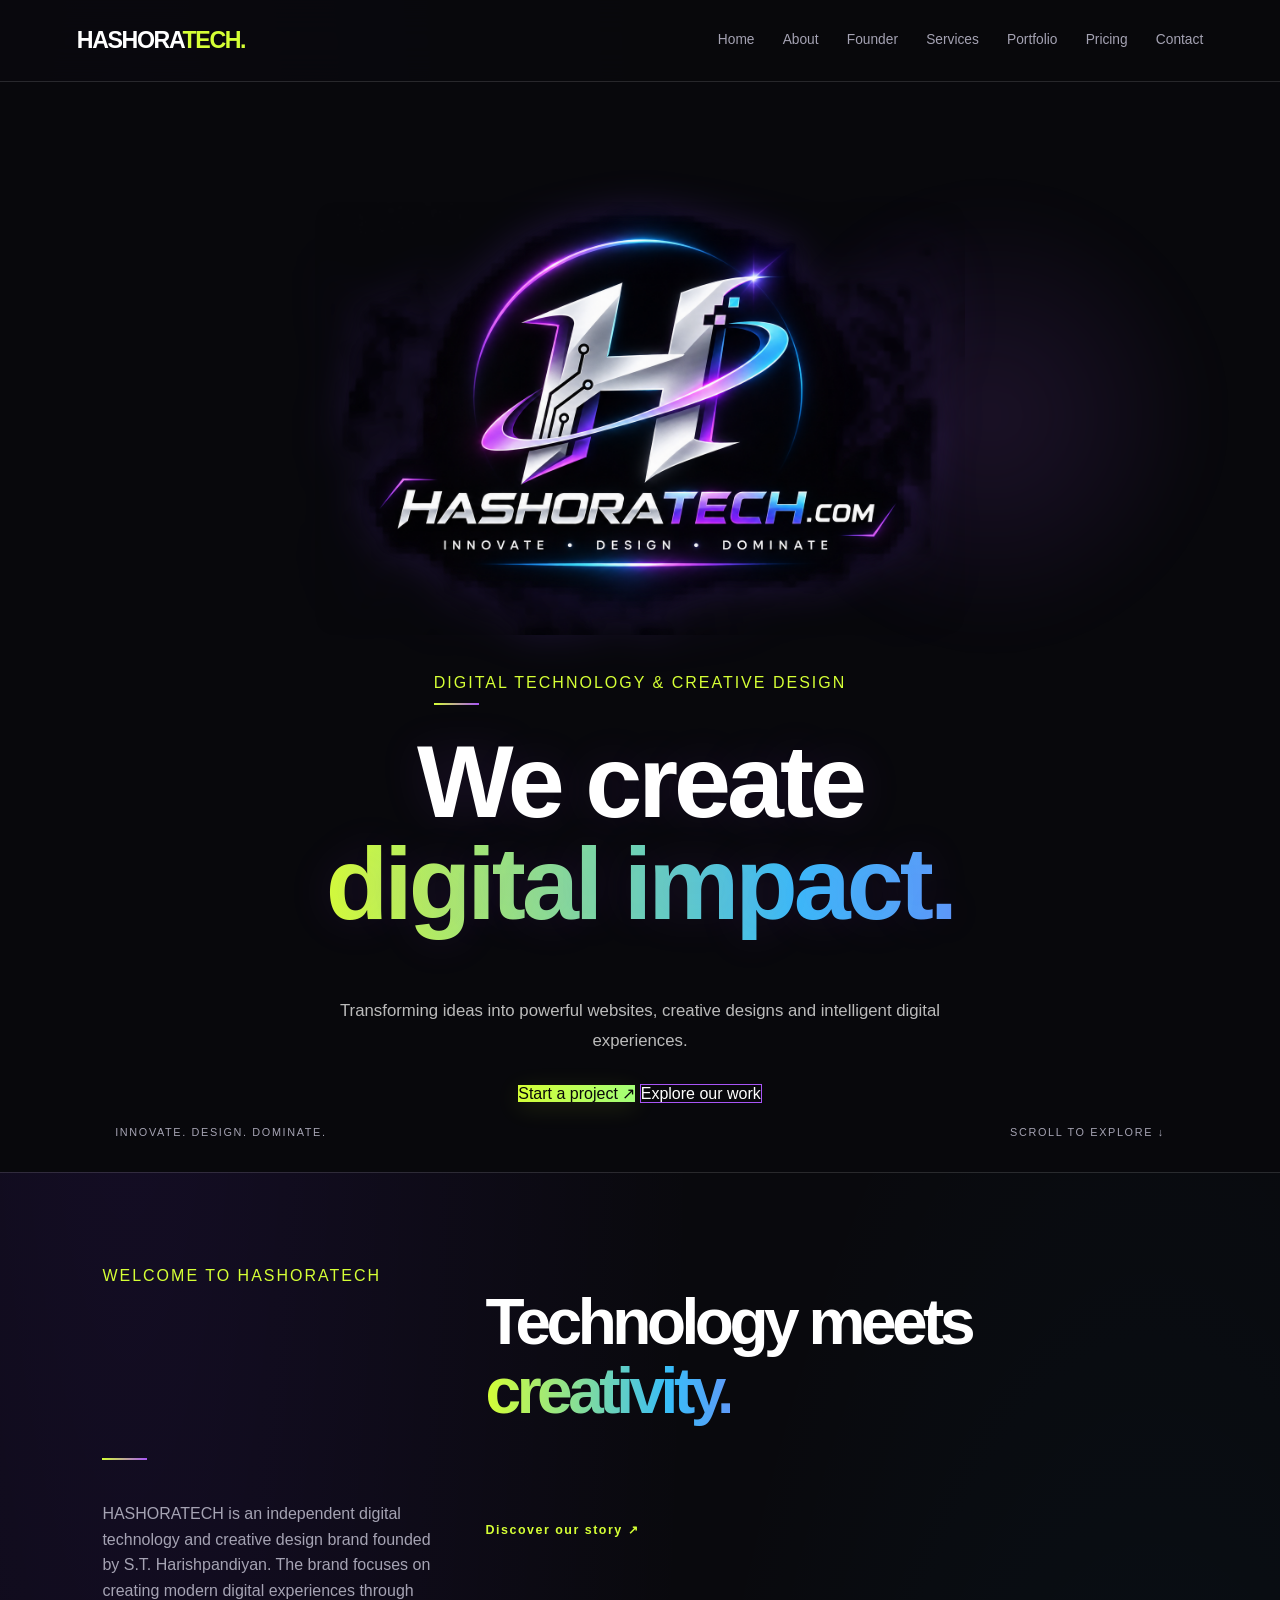
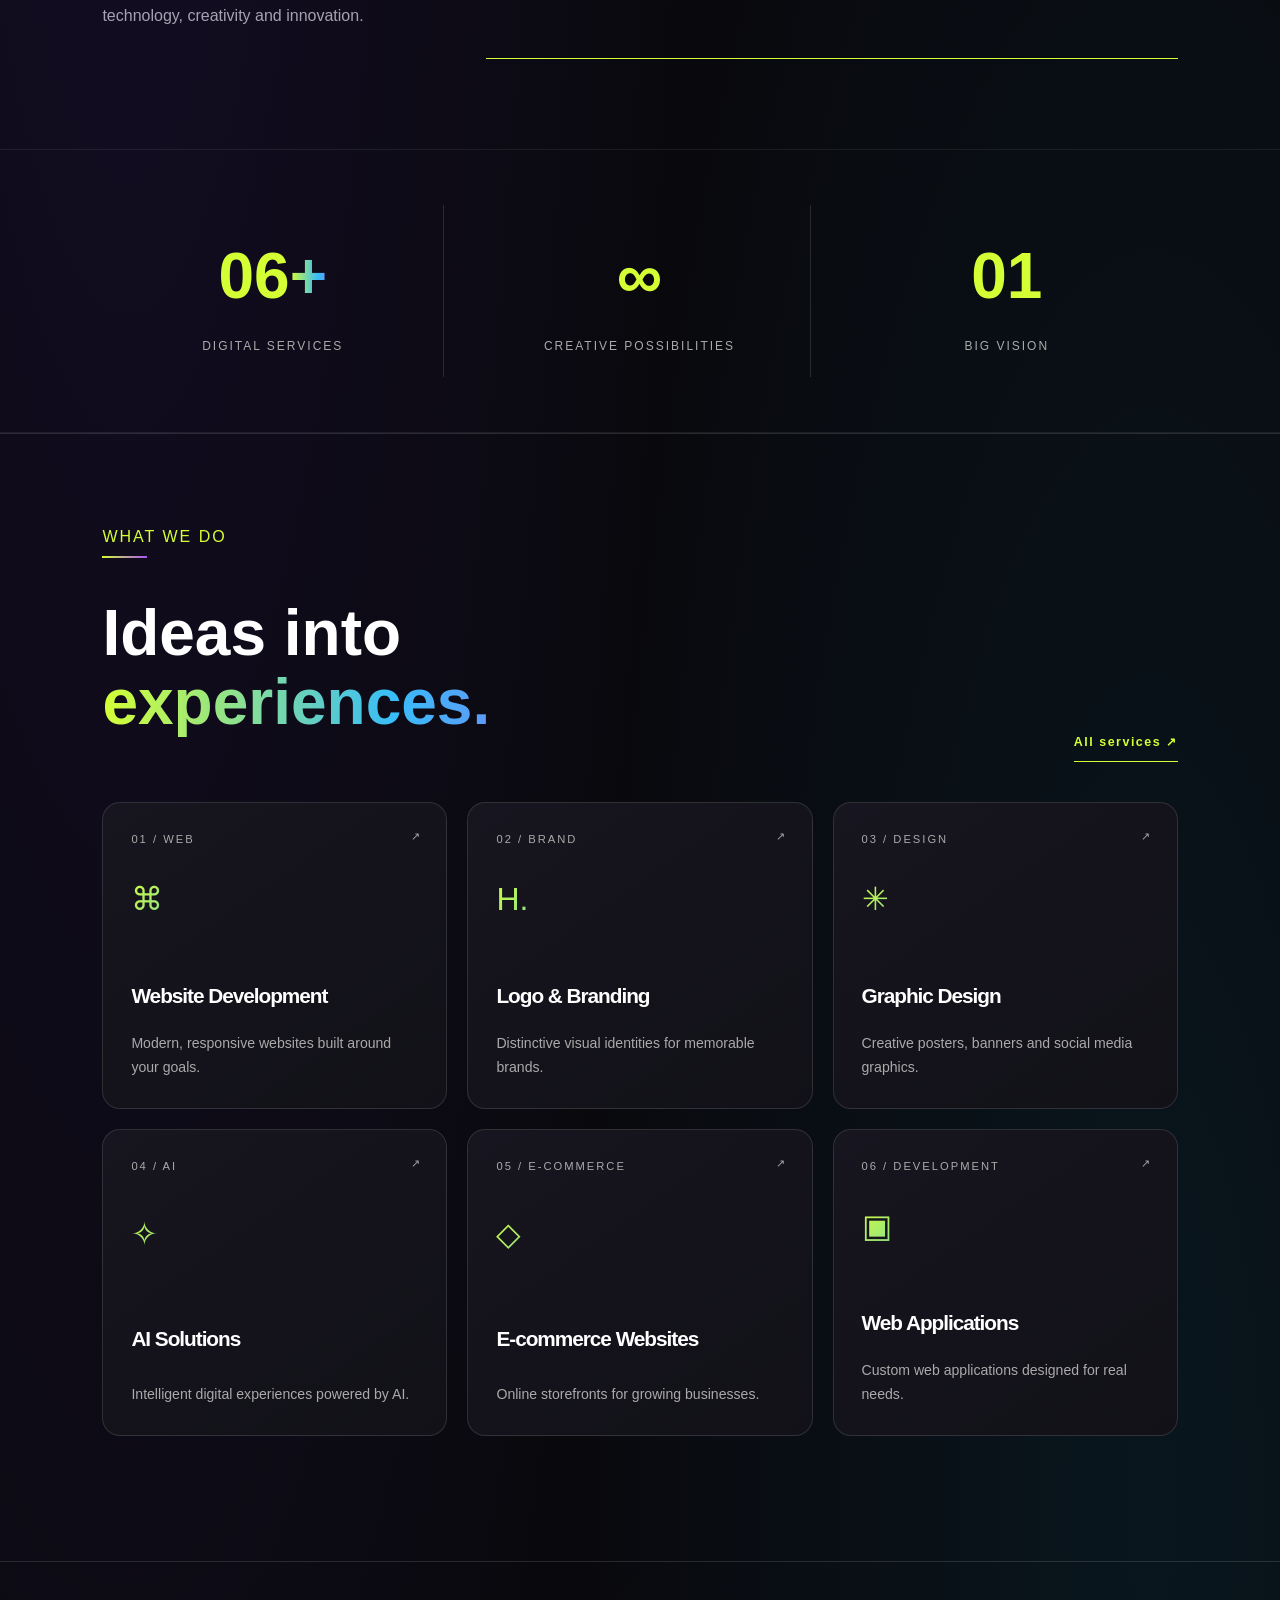
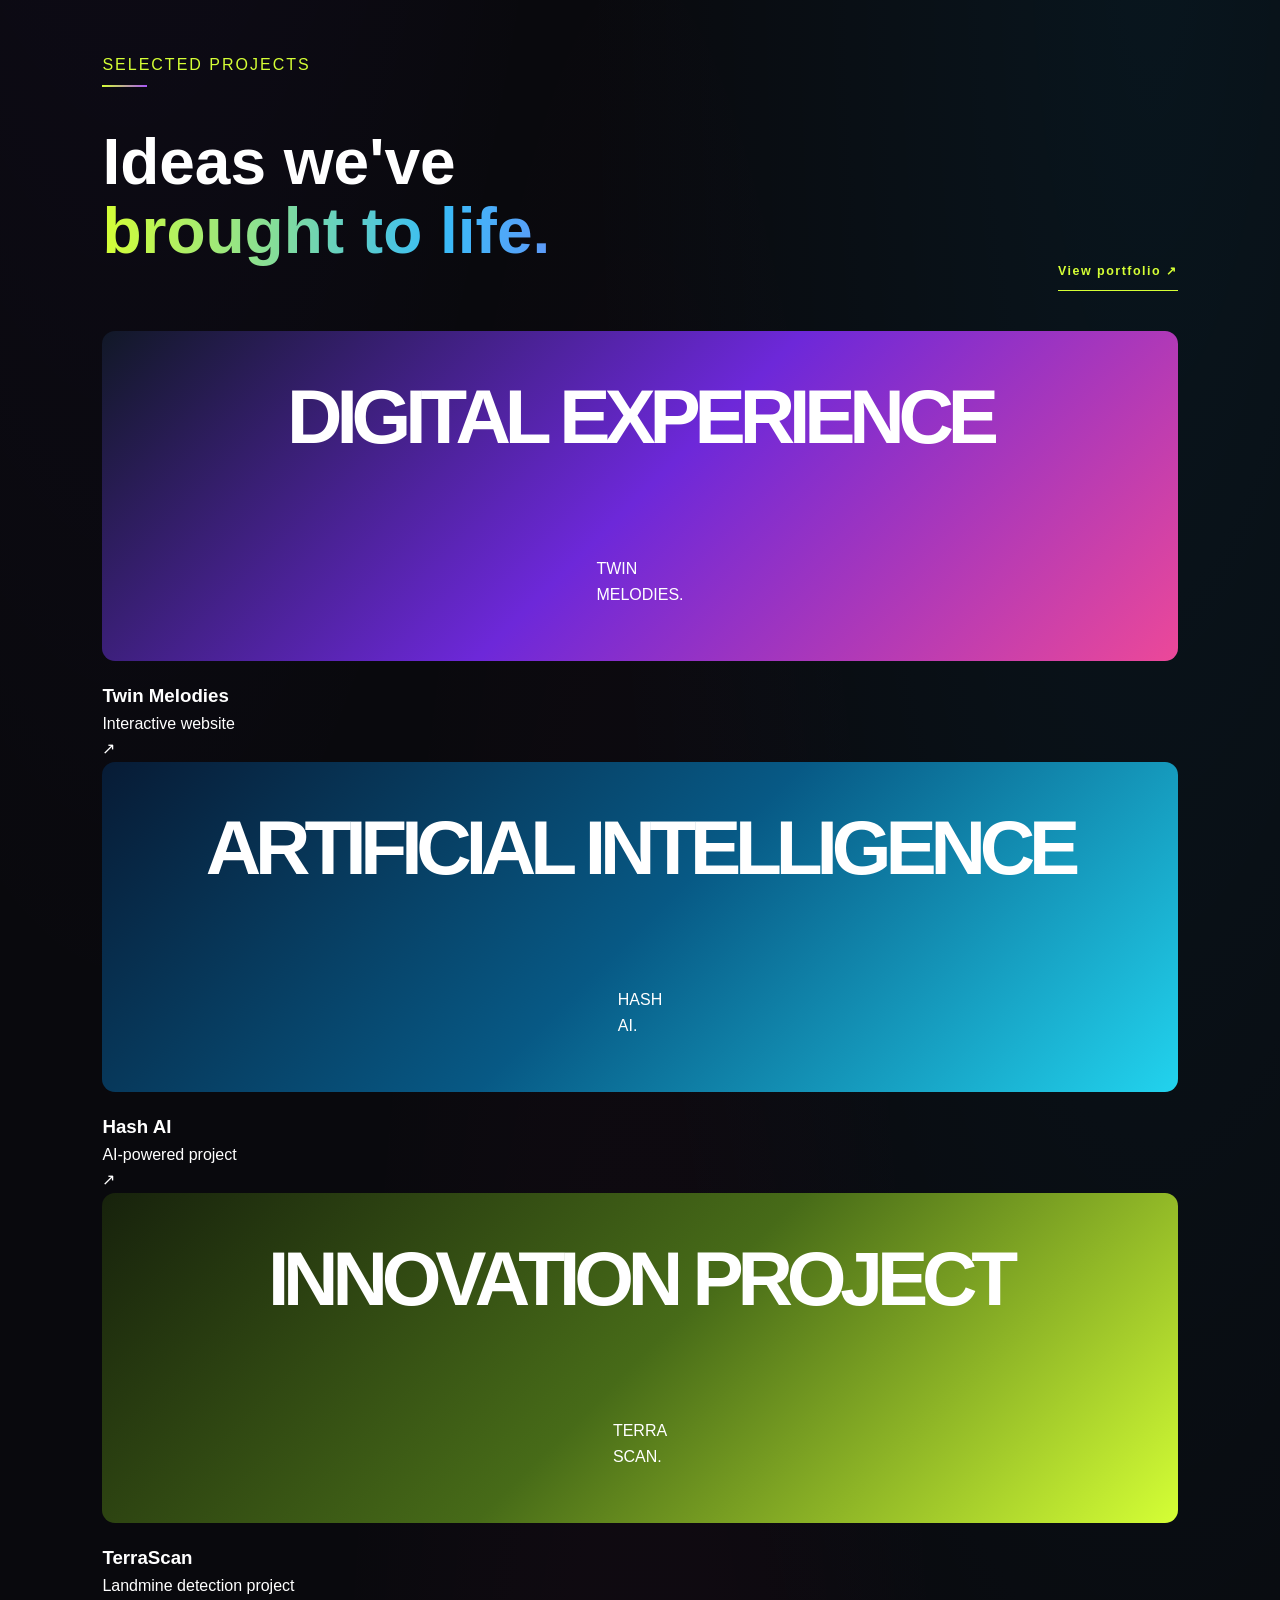
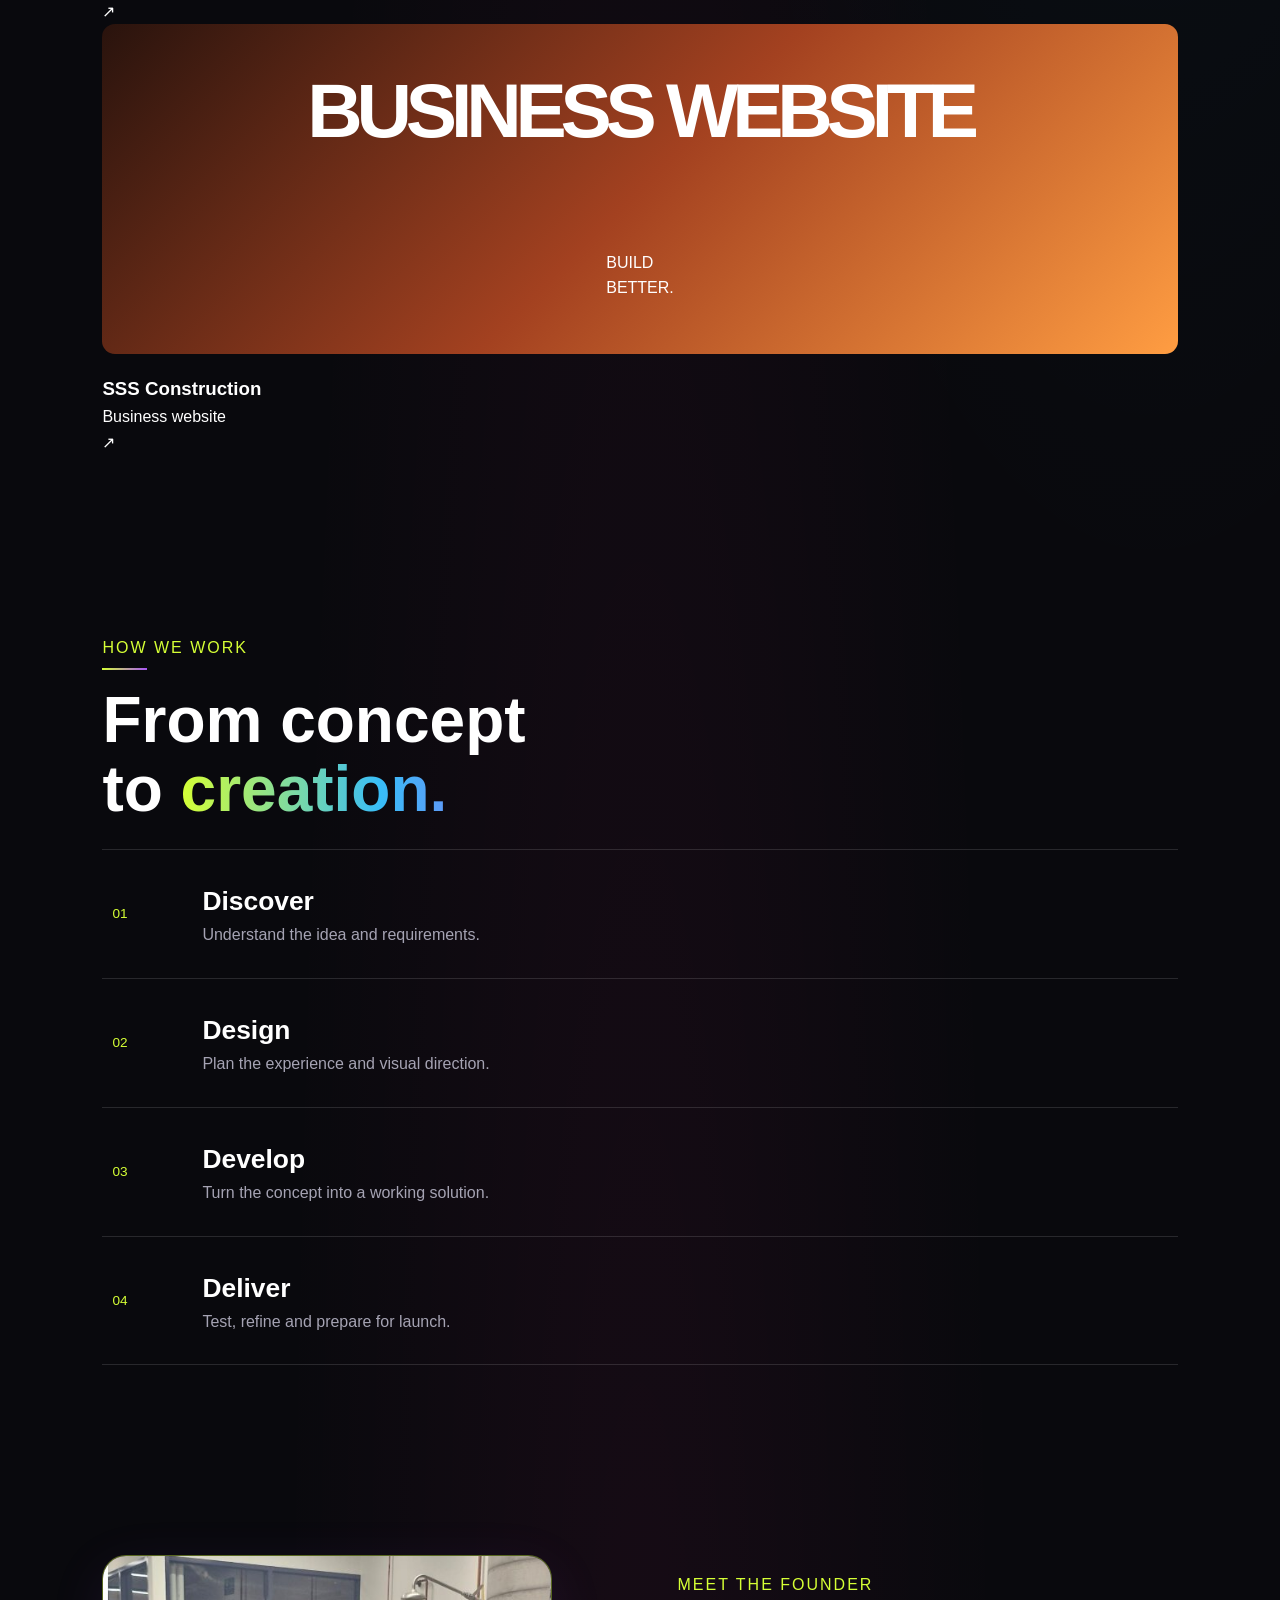
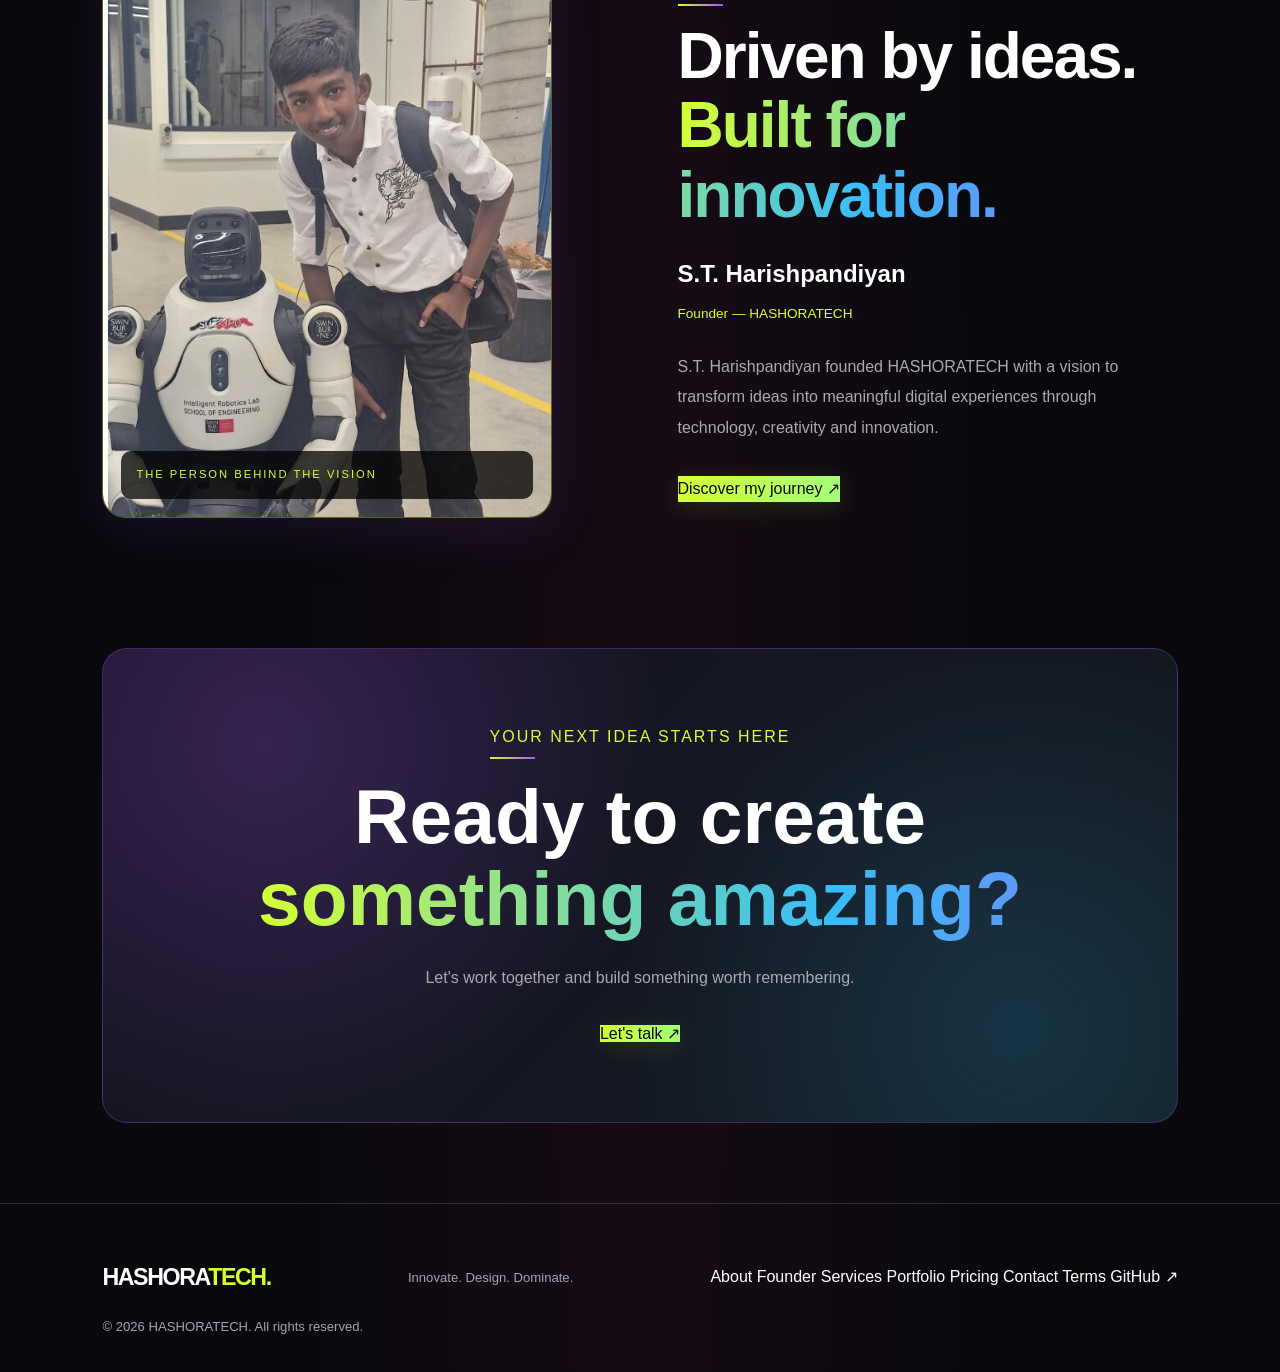
==== commit 68b459e2: "Update index.html" ====
--- a/index.html
+++ b/index.html
@@ -47,7 +47,10 @@
       "@type": "Person",
       "@id": "https://hashoratech.com/founder.html#person",
       "name": "S.T. Harishpandiyan",
-      "url": "https://hashoratech.com/founder.html"
+"url": "https://hashoratech.com/founder.html",
+"sameAs": [
+  "https://github.com/harishgamer7777777-byte"
+]
     }
   }
   </script>
@@ -350,6 +353,10 @@
     <a href="pricing.html">Pricing</a>
     <a href="contact.html">Contact</a>
     <a href="terms.html">Terms</a>
+    <a href="https://github.com/harishgamer7777777-byte"
+target="_blank" rel="noopener noreferrer">
+GitHub ↗
+</a>
   </div>
 
   <p>© <span id="year"></span> HASHORATECH. All rights reserved.</p>
